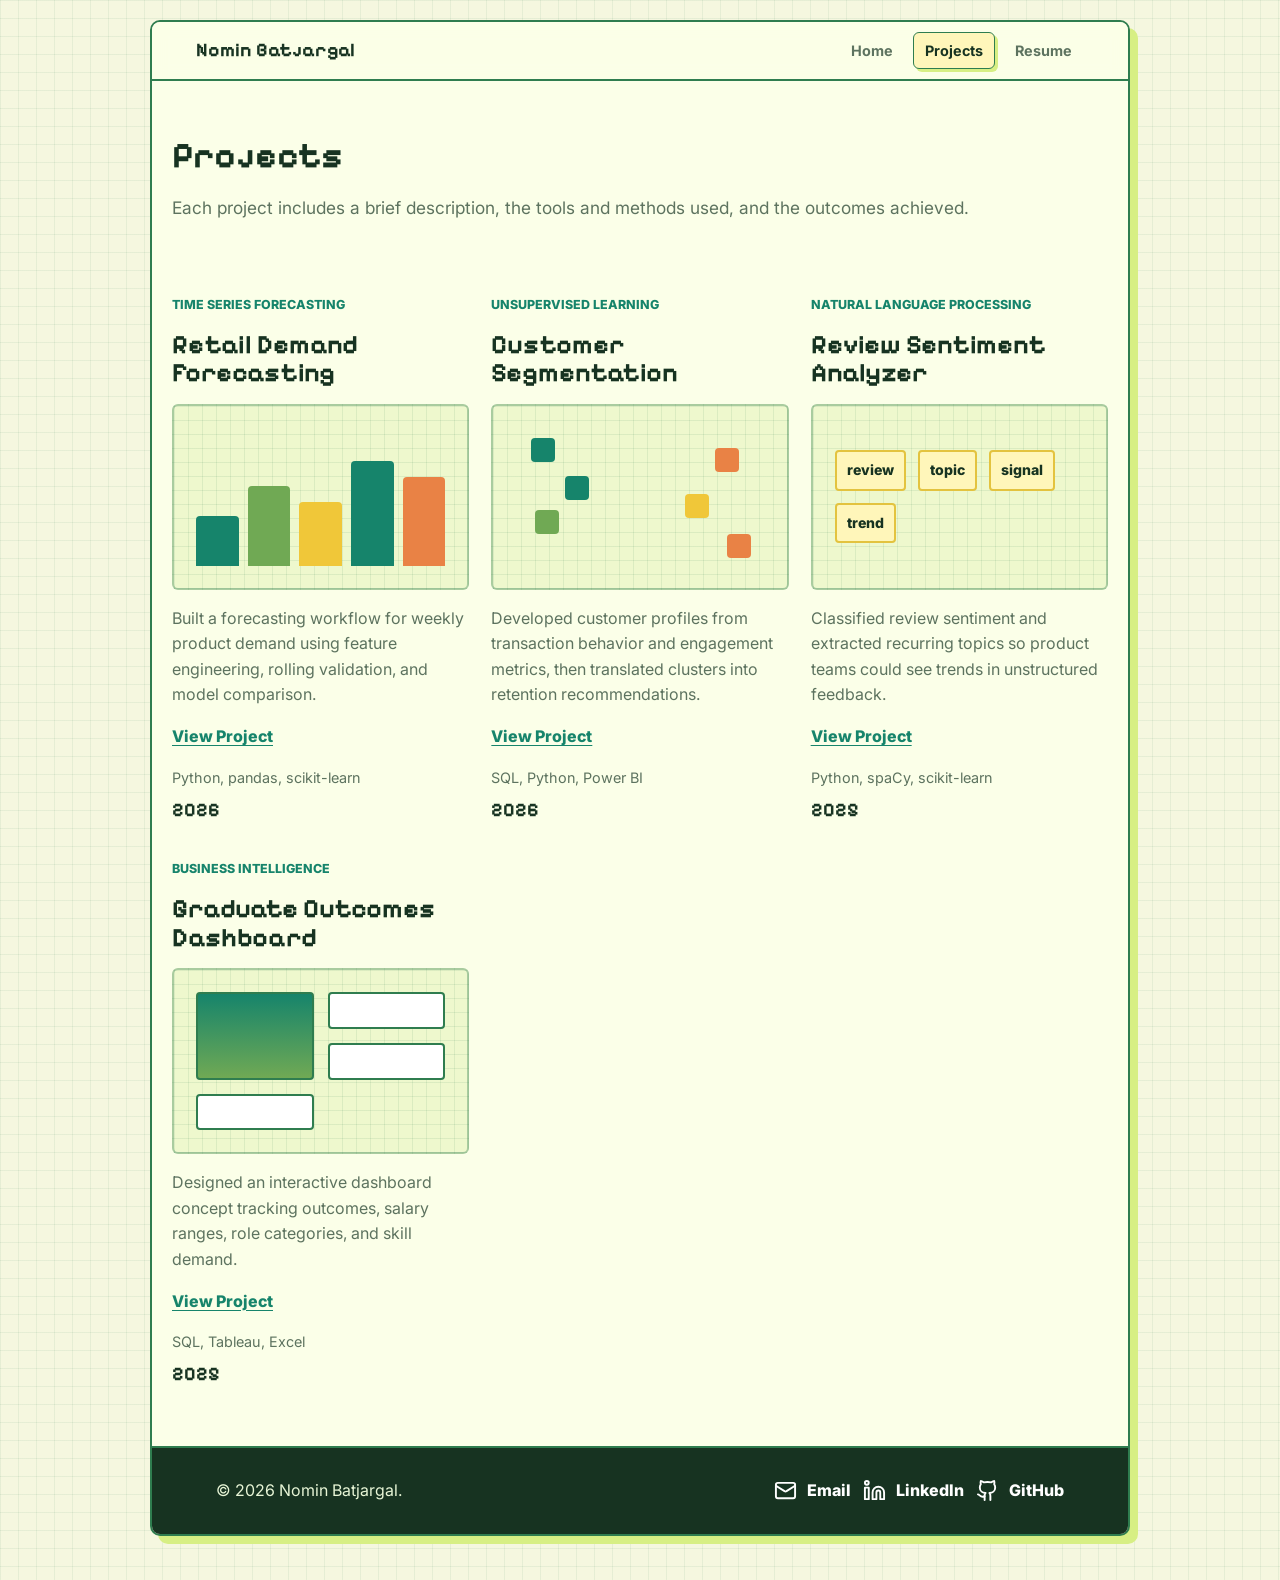
==== projects.html @ e417fc6b "portfolio initial design" ====
<!DOCTYPE html>
<html lang="en">
<head>
  <meta charset="UTF-8">
  <meta name="viewport" content="width=device-width, initial-scale=1.0">
  <meta name="description" content="Data science projects including forecasting, segmentation, NLP, and dashboards.">
  <title>Projects | Your Name</title>
  <link rel="preconnect" href="https://fonts.googleapis.com">
  <link rel="preconnect" href="https://fonts.gstatic.com" crossorigin>
  <link href="https://fonts.googleapis.com/css2?family=Inter:wght@400;500;600;700;800&family=Pixelify+Sans:wght@500;600;700&display=swap" rel="stylesheet">
  <link rel="stylesheet" href="styles.css">
</head>
<body>
  <div class="site-shell">
    <header class="site-header">
      <a class="brand" href="index.html" aria-label="Home">
        <span>Nomin Batjargal</span>
      </a>
      <button class="nav-toggle" type="button" aria-expanded="false" aria-controls="site-nav" aria-label="Toggle navigation">
        <span></span>
        <span></span>
        <span></span>
      </button>
      <nav id="site-nav" class="site-nav" aria-label="Primary navigation">
        <a href="index.html">Home</a>
        <a class="active" href="projects.html">Projects</a>
        <a href="resume.html">Resume</a>
      </nav>
    </header>

    <main>
      <section class="section project-intro">
      <div class="section-inner">
        <div class="section-heading project-page-heading">
          <h2>Projects</h2>
          <p>
            Each project includes a brief description, the tools and methods used, and the outcomes achieved.
          </p>
        </div>
      </div>
      </section>

      <section class="section">
      <div class="section-inner project-list">
        <article id="forecasting" class="case-study">
          <p class="project-type">Time Series Forecasting</p>
          <h2>Retail Demand Forecasting</h2>
          <div class="project-visual forecast">
            <span></span><span></span><span></span><span></span><span></span>
          </div>
          <p>
            Built a forecasting workflow for weekly product demand using feature engineering, rolling validation, and model comparison.
          </p>
          <button class="project-toggle" type="button" aria-expanded="false" aria-controls="forecasting-details">View Project</button>
          <div id="forecasting-details" class="project-details" hidden>
            <p>
              This project focuses on predicting weekly product demand and translating model output into inventory decisions. The workflow includes data cleaning, seasonal feature creation, lag variables, rolling validation, and error analysis by product category.
            </p>
            <ul class="detail-list">
              <li><strong>Problem:</strong> reduce stockouts and overstock by forecasting demand earlier.</li>
              <li><strong>Methods:</strong> lag features, rolling averages, train-test windows, baseline comparison.</li>
              <li><strong>Outcome:</strong> identified high-risk weeks and recommended reorder thresholds.</li>
            </ul>
          </div>
          <div class="project-meta">
            <span>Python, pandas, scikit-learn</span>
            <strong>2026</strong>
          </div>
        </article>

        <article id="segmentation" class="case-study">
          <p class="project-type">Unsupervised Learning</p>
          <h2>Customer Segmentation</h2>
          <div class="project-visual cluster">
            <span></span><span></span><span></span><span></span><span></span><span></span>
          </div>
          <p>
            Developed customer profiles from transaction behavior and engagement metrics, then translated clusters into retention recommendations.
          </p>
          <button class="project-toggle" type="button" aria-expanded="false" aria-controls="segmentation-details">View Project</button>
          <div id="segmentation-details" class="project-details" hidden>
            <p>
              This project segments customers using behavioral signals such as purchase frequency, spend, recency, and engagement. After clustering, each segment is interpreted through visual profiles and mapped to practical retention or campaign strategies.
            </p>
            <ul class="detail-list">
              <li><strong>Problem:</strong> understand different customer groups beyond average behavior.</li>
              <li><strong>Methods:</strong> scaling, PCA, k-means, silhouette analysis, segment profiling.</li>
              <li><strong>Outcome:</strong> created interpretable groups for targeted campaign planning.</li>
            </ul>
          </div>
          <div class="project-meta">
            <span>SQL, Python, Power BI</span>
            <strong>2026</strong>
          </div>
        </article>

        <article id="nlp" class="case-study">
          <p class="project-type">Natural Language Processing</p>
          <h2>Review Sentiment Analyzer</h2>
          <div class="project-visual nlp">
            <span>review</span><span>topic</span><span>signal</span><span>trend</span>
          </div>
          <p>
            Classified review sentiment and extracted recurring topics so product teams could see trends in unstructured feedback.
          </p>
          <button class="project-toggle" type="button" aria-expanded="false" aria-controls="nlp-details">View Project</button>
          <div id="nlp-details" class="project-details" hidden>
            <p>
              This project turns product review text into measurable sentiment and topic signals. It combines preprocessing, TF-IDF features, classification, and trend summaries to reveal what customers mention most often over time.
            </p>
            <ul class="detail-list">
              <li><strong>Problem:</strong> make unstructured reviews easier to monitor and act on.</li>
              <li><strong>Methods:</strong> text cleaning, TF-IDF, classification, topic exploration.</li>
              <li><strong>Outcome:</strong> surfaced recurring product themes and sentiment changes.</li>
            </ul>
          </div>
          <div class="project-meta">
            <span>Python, spaCy, scikit-learn</span>
            <strong>2025</strong>
          </div>
        </article>

        <article id="dashboard" class="case-study">
          <p class="project-type">Business Intelligence</p>
          <h2>Graduate Outcomes Dashboard</h2>
          <div class="project-visual dashboard">
            <span></span><span></span><span></span><span></span>
          </div>
          <p>
            Designed an interactive dashboard concept tracking outcomes, salary ranges, role categories, and skill demand.
          </p>
          <button class="project-toggle" type="button" aria-expanded="false" aria-controls="dashboard-details">View Project</button>
          <div id="dashboard-details" class="project-details" hidden>
            <p>
              This dashboard concept helps compare graduate outcomes by role, region, salary band, and skill category. The focus is on choosing clear KPIs, useful filters, and visuals that make comparisons quick for viewers.
            </p>
            <ul class="detail-list">
              <li><strong>Problem:</strong> summarize graduate outcomes in a way that supports exploration.</li>
              <li><strong>Methods:</strong> SQL aggregation, cohort filtering, KPI design, dashboard storytelling.</li>
              <li><strong>Outcome:</strong> made role, region, and skill patterns easier to compare.</li>
            </ul>
          </div>
          <div class="project-meta">
            <span>SQL, Tableau, Excel</span>
            <strong>2025</strong>
          </div>
        </article>
      </div>
      </section>

      <div class="project-modal" id="project-modal" hidden>
        <div class="project-modal-backdrop" data-modal-close></div>
        <article class="project-modal-card" role="dialog" aria-modal="true" aria-labelledby="project-modal-title">
          <button class="project-modal-close" type="button" data-modal-close aria-label="Close project details">Close</button>
          <p class="project-modal-type" id="project-modal-type"></p>
          <h2 id="project-modal-title"></h2>
          <div class="project-modal-visual" id="project-modal-visual"></div>
          <p class="project-modal-summary" id="project-modal-summary"></p>
          <div class="project-modal-details" id="project-modal-details"></div>
          <div class="project-modal-meta" id="project-modal-meta"></div>
        </article>
      </div>
    </main>

    <footer class="site-footer">
      <p>&copy; 2026 Nomin Batjargal.</p>
      <div>
        <a href="mailto:nomin.batjargal.33@gmail.com">Email</a>
        <a href="https://www.linkedin.com/in/nomin-batjargal/" target="_blank" rel="noreferrer">LinkedIn</a>
        <a href="https://github.com/nomin709" target="_blank" rel="noreferrer">GitHub</a>
      </div>
    </footer>
  </div>

  <script src="script.js"></script>
</body>
</html>
---- styles.css ----
:root {
  --ink: #173321;
  --muted: #5d735f;
  --paper: #fbffe8;
  --panel: #fffff5;
  --line: #2f7d4f;
  --sage: #70a954;
  --teal: #16846b;
  --coral: #e98245;
  --mustard: #f0c739;
  --charcoal: #173321;
  --shadow: 7px 7px 0 rgba(23, 51, 33, 0.18);
  --pixel-shadow: 5px 5px 0 #d7ef84;
  --sun: #ffe26d;
}

* {
  box-sizing: border-box;
}

html {
  scroll-behavior: smooth;
}

body {
  margin: 0;
  padding: 20px 0 44px;
  background:
    linear-gradient(90deg, rgba(47, 125, 79, 0.08) 1px, transparent 1px),
    linear-gradient(rgba(47, 125, 79, 0.08) 1px, transparent 1px),
    #f5f7df;
  background-size: 18px 18px;
  color: var(--ink);
  font-family: "Inter", system-ui, -apple-system, BlinkMacSystemFont, "Segoe UI", sans-serif;
  line-height: 1.6;
}

body.modal-open {
  overflow: hidden;
}

a {
  color: inherit;
}

.site-shell {
  width: min(980px, calc(100% - 32px));
  margin: 0 auto;
  overflow: hidden;
  background: var(--paper);
  border: 2px solid var(--line);
  border-radius: 10px;
  box-shadow: 8px 8px 0 #d7ef84;
}

.site-header {
  position: sticky;
  top: 0;
  z-index: 20;
  display: flex;
  align-items: center;
  justify-content: space-between;
  gap: 24px;
  padding: 10px clamp(18px, 4vw, 44px);
  background: rgba(251, 255, 232, 0.96);
  border-bottom: 2px solid var(--line);
  backdrop-filter: blur(8px);
}

.brand {
  display: inline-flex;
  align-items: center;
  font-family: "Pixelify Sans", "Inter", system-ui, sans-serif;
  font-size: 1.2rem;
  font-weight: 800;
  text-decoration: none;
}

.site-nav {
  display: flex;
  align-items: center;
  gap: 8px;
}

.site-nav a {
  padding: 6px 11px;
  color: var(--muted);
  font-size: 0.9rem;
  font-weight: 700;
  text-decoration: none;
  border: 1px solid transparent;
  border-radius: 6px;
}

.site-nav a:hover,
.site-nav a.active {
  color: var(--ink);
  background: #fff6ba;
  border-color: var(--line);
  box-shadow: 3px 3px 0 #d7ef84;
}

.nav-toggle {
  display: none;
  width: 36px;
  height: 36px;
  padding: 0;
  background: #fff6ba;
  border: 2px solid var(--line);
  border-radius: 6px;
}

.nav-toggle span {
  display: block;
  width: 18px;
  height: 2px;
  margin: 4px auto;
  background: var(--ink);
}

.hero {
  position: relative;
  min-height: 240px;
  display: flex;
  align-items: center;
  overflow: hidden;
  background:#eff8cf;
}

.hero-content {
  position: relative;
  z-index: 1;
  display: grid;
  grid-template-columns: minmax(0, 1fr) minmax(0, 1fr);
  gap: clamp(24px, 4vw, 48px);
  width: min(1120px, calc(100% - 40px));
  margin: 0 auto;
  padding: 26px 0 30px;
  color: var(--ink);
}

.hero-identity,
.hero-about {
  min-height: 190px;
}

.hero-identity {
  display: flex;
  flex-direction: column;
  justify-content: center;
}

.hero-about {
  display: flex;
  flex-direction: column;
  justify-content: space-between;
  padding-left: clamp(32px, 5vw, 64px);
  border-left: 2px solid var(--line);
}

.hero-about h2 {
  margin-bottom: 10px;
  font-size: clamp(1.2rem, 2.4vw, 1.65rem);
  color: var(--ink);
}

.hero-contact {
  display: grid;
  gap: 8px;
  margin-top: 8px;
}

.hero-contact a {
  display: inline-flex;
  width: fit-content;
  align-items: center;
  gap: 10px;
  color: var(--ink);
  font-size: 0.84rem;
  font-weight: 800;
  text-decoration: none;
}

.eyebrow {
  margin: 0 0 12px;
  color: var(--teal);
  font-size: 0.78rem;
  font-weight: 800;
  letter-spacing: 0;
  text-transform: uppercase;
}

.hero .eyebrow {
  color: var(--teal);
}

h1,
h2,
h3,
p {
  overflow-wrap: break-word;
}

h1,
h2,
h3 {
  margin-top: 0;
  font-family: "Pixelify Sans", "Inter", system-ui, sans-serif;
  line-height: 1.08;
}

h1 {
  max-width: 880px;
  margin-bottom: 22px;
  font-size: clamp(3rem, 10vw, 6.9rem);
  letter-spacing: 0;
}

.hero h1 {
  font-size: clamp(1.45rem, 3vw, 2.15rem);
  white-space: nowrap;
}

.page-hero h1 {
  font-size: clamp(2.3rem, 6vw, 4.4rem);
}

h2 {
  margin-bottom: 18px;
  font-size: clamp(1.8rem, 4vw, 3rem);
}

h3 {
  margin-bottom: 10px;
  font-size: 1.25rem;
}

.hero-copy,
.page-hero p {
  max-width: 700px;
  color: var(--muted);
  font-size: clamp(0.9rem, 1.3vw, 1rem);
}

.page-hero p {
  color: #d8e5df;
}

.hero-actions,
.tag-row,
.site-footer div {
  display: flex;
  flex-wrap: wrap;
  gap: 12px;
}

.button {
  display: inline-flex;
  min-height: 38px;
  align-items: center;
  justify-content: center;
  padding: 8px 14px;
  font-weight: 800;
  text-decoration: none;
  border: 2px solid var(--line);
  border-radius: 6px;
  box-shadow: 4px 4px 0 #d7ef84;
  cursor: pointer;
}

.button.primary {
  color: #12301f;
  background: var(--sun);
}

.button.secondary {
  color: var(--ink);
  background: #f5fbe6;
  border-color: var(--line);
  box-shadow: 4px 4px 0 #d7ef84;
}

.section {
  padding: clamp(34px, 5vw, 56px) 0;
}

.section-inner {
  width: min(1120px, calc(100% - 40px));
  margin: 0 auto;
}

.intro-band,
.muted-section {
  background:
    linear-gradient(90deg, rgba(47, 125, 79, 0.08) 1px, transparent 1px),
    linear-gradient(rgba(47, 125, 79, 0.08) 1px, transparent 1px),
    #eff8cf;
  background-size: 16px 16px;
}

.two-column,
.split-layout,
.resume-hero {
  display: grid;
  grid-template-columns: minmax(0, 0.95fr) minmax(0, 1.05fr);
  gap: clamp(34px, 6vw, 72px);
  align-items: start;
}

.intro-copy,
.content-stack {
  color: var(--muted);
  font-size: 1.08rem;
}

.text-link,
.project-card a {
  color: var(--teal);
  font-weight: 800;
}

.section-heading {
  max-width: 720px;
  margin-bottom: 34px;
}

.featured-projects-heading {
  max-width: 100%;
}

.featured-projects-heading p {
  max-width: none;
}

.featured-projects-heading h2 {
  margin-bottom: 0;
}

.featured-title-row {
  display: flex;
  align-items: center;
  justify-content: space-between;
  gap: 24px;
  margin-bottom: 10px;
}

.button.compact {
  min-height: 40px;
  padding: 8px 14px;
  color: var(--charcoal);
  background: var(--sun);
  white-space: nowrap;
}

.project-intro {
  padding-top: clamp(34px, 5vw, 56px);
  padding-bottom: 0;
}

.project-intro .section-heading {
  margin-bottom: 0;
}

.project-page-heading {
  max-width: 100%;
}

.project-page-heading h2 {
  font-size: clamp(1.6rem, 3vw, 2.25rem);
}

.project-page-heading p {
  max-width: none;
}

.project-intro p {
  color: var(--muted);
  font-size: 1.08rem;
}

.card-grid {
  display: grid;
  grid-template-columns: repeat(3, minmax(0, 1fr));
  gap: 18px;
}

.project-card,
.case-study,
.timeline-grid article,
.resume-sidebar,
.resume-main {
  background: var(--panel);
  border: 2px solid var(--line);
  border-radius: 6px;
  box-shadow: var(--shadow);
}

.project-card {
  padding: 18px;
}

.project-card h3 {
  font-size: 0.98rem;
}

.case-study h2 {
  font-size: clamp(1.2rem, 2.1vw, 1.65rem);
}

.project-card p,
.case-study p,
.timeline-grid p {
  color: var(--muted);
}

.project-type {
  margin: 18px 0 8px;
  color: var(--teal) !important;
  font-size: 0.78rem;
  font-weight: 800;
  text-transform: uppercase;
}

.project-visual {
  position: relative;
  min-height: 165px;
  overflow: hidden;
  background:
    linear-gradient(90deg, rgba(47, 125, 79, 0.1) 1px, transparent 1px),
    linear-gradient(rgba(47, 125, 79, 0.1) 1px, transparent 1px),
    #eef8cd;
  background-size: 14px 14px;
  border: 2px solid rgba(47, 125, 79, 0.36);
  border-radius: 6px;
}

.project-visual.forecast {
  display: flex;
  align-items: end;
  gap: 9px;
  padding: 22px;
}

.project-visual.forecast span {
  flex: 1;
  min-width: 18px;
  background: var(--teal);
  border-radius: 4px 4px 0 0;
}

.project-visual.forecast span:nth-child(1) { height: 36%; }
.project-visual.forecast span:nth-child(2) { height: 58%; background: var(--sage); }
.project-visual.forecast span:nth-child(3) { height: 46%; background: var(--mustard); }
.project-visual.forecast span:nth-child(4) { height: 76%; }
.project-visual.forecast span:nth-child(5) { height: 64%; background: var(--coral); }

.project-visual.cluster span {
  position: absolute;
  width: 24px;
  height: 24px;
  background: var(--teal);
  border-radius: 4px;
}

.project-visual.cluster span:nth-child(1) { top: 32px; left: 38px; }
.project-visual.cluster span:nth-child(2) { top: 70px; left: 72px; background: var(--teal); }
.project-visual.cluster span:nth-child(3) { top: 104px; left: 42px; background: var(--sage); }
.project-visual.cluster span:nth-child(4) { top: 42px; right: 48px; background: var(--coral); }
.project-visual.cluster span:nth-child(5) { top: 88px; right: 78px; background: var(--mustard); }
.project-visual.cluster span:nth-child(6) { bottom: 30px; right: 36px; background: var(--coral); }

.project-visual.nlp {
  display: flex;
  flex-wrap: wrap;
  align-content: center;
  gap: 12px;
  padding: 22px;
}

.project-visual.nlp span,
.tag-row span,
.skill-cloud span {
  display: inline-flex;
  align-items: center;
  min-height: 34px;
  padding: 7px 10px;
  color: var(--charcoal);
  background: #fff6ba;
  border: 2px solid #e3c33f;
  border-radius: 4px;
  font-size: 0.88rem;
  font-weight: 800;
}

.project-visual.dashboard {
  display: grid;
  grid-template-columns: repeat(2, 1fr);
  gap: 14px;
  padding: 22px;
}

.project-visual.dashboard span {
  background: #ffffff;
  border: 2px solid var(--line);
  border-radius: 4px;
}

.project-visual.dashboard span:first-child {
  grid-row: span 2;
  background: linear-gradient(180deg, var(--teal), var(--sage));
}

.stats-band {
  color: #ffffff;
  background:
    linear-gradient(90deg, rgba(255, 226, 109, 0.1) 1px, transparent 1px),
    linear-gradient(rgba(255, 226, 109, 0.1) 1px, transparent 1px),
    var(--charcoal);
  background-size: 18px 18px;
}

.stats-grid {
  display: grid;
  grid-template-columns: repeat(3, minmax(0, 1fr));
  gap: 16px;
}

.stats-grid div {
  padding: 24px;
  border: 2px solid var(--mustard);
  background: rgba(255, 226, 109, 0.08);
  border-radius: 6px;
  box-shadow: 4px 4px 0 rgba(255, 226, 109, 0.18);
}

.stats-grid strong,
.stats-grid span {
  display: block;
}

.stats-grid strong {
  font-size: 1.25rem;
}

.stats-grid span {
  color: #c5d4d0;
}

.page-hero {
  padding: clamp(78px, 11vw, 132px) 0 clamp(62px, 8vw, 96px);
  color: #ffffff;
  background:
    linear-gradient(110deg, rgba(32, 48, 47, 0.98), rgba(28, 124, 138, 0.78)),
    repeating-linear-gradient(90deg, transparent 0 52px, rgba(255, 255, 255, 0.08) 52px 53px);
}

.timeline-grid {
  display: grid;
  grid-template-columns: repeat(3, minmax(0, 1fr));
  gap: 18px;
}

.timeline-grid article {
  padding: 24px;
}

.project-list {
  display: grid;
  grid-template-columns: repeat(3, minmax(0, 1fr));
  gap: 34px 22px;
}

.case-study {
  display: flex;
  min-width: 0;
  flex-direction: column;
  gap: 16px;
  padding: 0;
  background: transparent;
  border: 0;
  box-shadow: none;
  cursor: pointer;
  transition: transform 0.16s ease;
}

.case-study:hover {
  transform: translate(-2px, -2px);
}

.case-study .project-type {
  margin: 0;
}

.case-study h2 {
  min-height: 3.5rem;
  margin-bottom: 0;
}

.case-study .project-visual {
  width: 100%;
  aspect-ratio: 16 / 10;
  min-height: 0;
}

.case-study > p:not(.project-type) {
  margin: 0;
}

.case-study > a,
.project-toggle {
  display: inline-flex;
  width: fit-content;
  align-items: center;
  padding: 0;
  color: var(--teal);
  font: inherit;
  font-weight: 800;
  text-align: left;
  text-decoration: underline;
  text-underline-offset: 3px;
  background: transparent;
  border: 0;
  cursor: pointer;
}

.project-toggle::after {
  margin-left: 8px;
  font-family: "Pixelify Sans", "Inter", system-ui, sans-serif;
}

.project-details {
  display: none;
}

.project-details[hidden] {
  display: none;
}

.case-study:hover h2,
.case-study:focus-within h2,
.case-study.is-open h2 {
  color: var(--teal);
}

.project-meta {
  display: grid;
  gap: 6px;
  margin-top: auto;
}

.project-meta span {
  color: var(--muted);
  font-size: 0.9rem;
}

.project-meta strong {
  font-family: "Pixelify Sans", "Inter", system-ui, sans-serif;
  font-size: 1.2rem;
}

.project-modal {
  position: fixed;
  inset: 0;
  z-index: 50;
  display: grid;
  place-items: center;
  padding: 22px;
}

.project-modal[hidden] {
  display: none;
}

.project-modal-backdrop {
  position: absolute;
  inset: 0;
  background: rgba(23, 51, 33, 0.74);
}

.project-modal-card {
  position: relative;
  z-index: 1;
  width: min(760px, 100%);
  max-height: min(86vh, 820px);
  overflow: auto;
  padding: clamp(20px, 4vw, 34px);
  background:
    linear-gradient(90deg, rgba(47, 125, 79, 0.08) 1px, transparent 1px),
    linear-gradient(rgba(47, 125, 79, 0.08) 1px, transparent 1px),
    var(--panel);
  background-size: 16px 16px;
  border: 2px solid var(--line);
  border-radius: 8px;
  box-shadow: 8px 8px 0 #d7ef84;
}

.project-modal-close {
  position: absolute;
  top: 14px;
  right: 14px;
  min-height: 36px;
  padding: 7px 11px;
  color: var(--charcoal);
  font: inherit;
  font-weight: 800;
  background: var(--sun);
  border: 2px solid var(--line);
  border-radius: 6px;
  box-shadow: 3px 3px 0 #d7ef84;
  cursor: pointer;
}

.project-modal-type {
  margin: 0 0 10px;
  color: var(--teal);
  font-size: 0.78rem;
  font-weight: 800;
  text-transform: uppercase;
}

.project-modal-card h2 {
  max-width: calc(100% - 92px);
  margin-bottom: 18px;
  font-size: clamp(1.55rem, 4vw, 2.45rem);
}

.project-modal-visual {
  margin-bottom: 18px;
}

.project-modal-summary,
.project-modal-details {
  color: var(--muted);
}

.project-modal-details {
  display: grid;
  gap: 12px;
  margin-top: 16px;
  padding: 16px;
  background: #f6ffd5;
  border: 2px solid rgba(47, 125, 79, 0.38);
}

.project-modal-details p,
.project-modal-details .detail-list {
  margin: 0;
}

.project-modal-details .detail-list {
  padding-left: 18px;
}

.project-modal-meta {
  display: flex;
  justify-content: space-between;
  gap: 16px;
  margin-top: 18px;
  padding-top: 14px;
  border-top: 2px solid rgba(47, 125, 79, 0.26);
}

.project-modal-meta span {
  color: var(--muted);
}

.project-modal-meta strong {
  font-family: "Pixelify Sans", "Inter", system-ui, sans-serif;
}

.resume-card {
  overflow: hidden;
  background: var(--panel);
  border: 2px solid var(--line);
  border-radius: 6px;
  box-shadow: var(--shadow);
}

.resume-toolbar {
  display: flex;
  align-items: center;
  justify-content: space-between;
  gap: 18px;
  padding: 8px clamp(18px, 3vw, 32px);
  color: #ffffff;
  background:
    linear-gradient(90deg, rgba(255, 226, 109, 0.14) 1px, transparent 1px),
    linear-gradient(rgba(255, 226, 109, 0.14) 1px, transparent 1px),
    var(--teal);
  background-size: 14px 14px;
  border-bottom: 2px solid var(--line);
}

.resume-title {
  display: inline-flex;
  align-items: center;
  gap: 12px;
  margin: 0;
  font-size: clamp(1.15rem, 2vw, 1.45rem);
}

.resume-title::before {
  content: "";
  width: 1.25rem;
  height: 1.25rem;
  background: currentColor;
  -webkit-mask: url("data:image/svg+xml,%3Csvg xmlns='http://www.w3.org/2000/svg' width='24' height='24' viewBox='0 0 24 24' fill='none' stroke='black' stroke-width='2' stroke-linecap='round' stroke-linejoin='round'%3E%3Cpath d='M15 2H6a2 2 0 0 0-2 2v16a2 2 0 0 0 2 2h12a2 2 0 0 0 2-2V7Z'/%3E%3Cpath d='M14 2v4a2 2 0 0 0 2 2h4'/%3E%3Cpath d='M10 9H8'/%3E%3Cpath d='M16 13H8'/%3E%3Cpath d='M16 17H8'/%3E%3C/svg%3E") center / contain no-repeat;
  mask: url("data:image/svg+xml,%3Csvg xmlns='http://www.w3.org/2000/svg' width='24' height='24' viewBox='0 0 24 24' fill='none' stroke='black' stroke-width='2' stroke-linecap='round' stroke-linejoin='round'%3E%3Cpath d='M15 2H6a2 2 0 0 0-2 2v16a2 2 0 0 0 2 2h12a2 2 0 0 0 2-2V7Z'/%3E%3Cpath d='M14 2v4a2 2 0 0 0 2 2h4'/%3E%3Cpath d='M10 9H8'/%3E%3Cpath d='M16 13H8'/%3E%3Cpath d='M16 17H8'/%3E%3C/svg%3E") center / contain no-repeat;
}

.resume-controls {
  display: flex;
  flex-wrap: wrap;
  gap: 10px;
  justify-content: flex-end;
}

.resume-control {
  display: inline-flex;
  min-height: 42px;
  align-items: center;
  gap: 8px;
  padding: 9px 13px;
  color: #ffffff;
  font: inherit;
  font-weight: 700;
  text-decoration: none;
  background: transparent;
  border: 1px solid transparent;
  border-radius: 6px;
  cursor: pointer;
}

.resume-control:hover {
  background: rgba(255, 226, 109, 0.18);
}

.resume-control::before,
.resume-collapse::after {
  content: "";
  width: 1.05rem;
  height: 1.05rem;
  background: currentColor;
  -webkit-mask: var(--control-icon) center / contain no-repeat;
  mask: var(--control-icon) center / contain no-repeat;
}

.resume-open {
  --control-icon: url("data:image/svg+xml,%3Csvg xmlns='http://www.w3.org/2000/svg' width='24' height='24' viewBox='0 0 24 24' fill='none' stroke='black' stroke-width='2' stroke-linecap='round' stroke-linejoin='round'%3E%3Cpath d='M15 3h6v6'/%3E%3Cpath d='M10 14 21 3'/%3E%3Cpath d='M18 13v6a2 2 0 0 1-2 2H5a2 2 0 0 1-2-2V8a2 2 0 0 1 2-2h6'/%3E%3C/svg%3E");
}

.resume-download {
  --control-icon: url("data:image/svg+xml,%3Csvg xmlns='http://www.w3.org/2000/svg' width='24' height='24' viewBox='0 0 24 24' fill='none' stroke='black' stroke-width='2' stroke-linecap='round' stroke-linejoin='round'%3E%3Cpath d='M21 15v4a2 2 0 0 1-2 2H5a2 2 0 0 1-2-2v-4'/%3E%3Cpolyline points='7 10 12 15 17 10'/%3E%3Cline x1='12' x2='12' y1='15' y2='3'/%3E%3C/svg%3E");
}

.resume-collapse {
  color: var(--charcoal);
  background: var(--sun);
  border-color: rgba(23, 51, 33, 0.26);
}

.resume-collapse:hover {
  background: #fff1a3;
}

.resume-collapse::before {
  display: none;
}

.resume-collapse::after {
  --control-icon: url("data:image/svg+xml,%3Csvg xmlns='http://www.w3.org/2000/svg' width='24' height='24' viewBox='0 0 24 24' fill='none' stroke='black' stroke-width='2' stroke-linecap='round' stroke-linejoin='round'%3E%3Cpath d='m18 15-6-6-6 6'/%3E%3C/svg%3E");
  transition: transform 0.2s ease;
}

.resume-card.is-collapsed .resume-collapse::after {
  transform: rotate(180deg);
}

.resume-preview {
  height: min(900px, calc(100vh - 190px));
  min-height: 720px;
  overflow: hidden;
  background: #252525;
}

.resume-preview iframe {
  display: block;
  width: 100%;
  height: 100%;
  border: 0;
}

.resume-card.is-collapsed .resume-preview {
  display: none;
}

.site-footer a[href^="mailto:"],
.site-footer a[href*="linkedin"],
.site-footer a[href*="github"],
.hero-contact a[href^="mailto:"],
.hero-contact a[href*="linkedin"],
.hero-contact a[href*="github"],
.resume-contact a[href^="mailto:"],
.resume-contact a[href*="linkedin"],
.resume-contact a[href*="github"] {
  display: inline-flex;
  align-items: center;
  gap: 10px;
}

.site-footer a[href^="mailto:"]::before,
.site-footer a[href*="linkedin"]::before,
.site-footer a[href*="github"]::before,
.hero-contact a[href^="mailto:"]::before,
.hero-contact a[href*="linkedin"]::before,
.hero-contact a[href*="github"]::before,
.resume-contact a[href^="mailto:"]::before,
.resume-contact a[href*="linkedin"]::before,
.resume-contact a[href*="github"]::before {
  content: "";
  flex: 0 0 var(--icon-size, 1.25rem);
  width: var(--icon-size, 1.25rem);
  height: var(--icon-size, 1.25rem);
  background: currentColor;
  -webkit-mask: var(--icon-image) center / contain no-repeat;
  mask: var(--icon-image) center / contain no-repeat;
}

.site-footer a {
  --icon-size: 1.45rem;
}

.hero-contact a {
  --icon-size: 1rem;
}

a[href^="mailto:"] {
  --icon-image: url("data:image/svg+xml,%3Csvg xmlns='http://www.w3.org/2000/svg' width='24' height='24' viewBox='0 0 24 24' fill='none' stroke='black' stroke-width='2' stroke-linecap='round' stroke-linejoin='round'%3E%3Crect x='2' y='4' width='20' height='16' rx='2'/%3E%3Cpath d='m22 7-8.97 5.7a2 2 0 0 1-2.06 0L2 7'/%3E%3C/svg%3E");
}

a[href*="linkedin"] {
  --icon-image: url("data:image/svg+xml,%3Csvg xmlns='http://www.w3.org/2000/svg' width='24' height='24' viewBox='0 0 24 24' fill='none' stroke='black' stroke-width='2' stroke-linecap='round' stroke-linejoin='round'%3E%3Cpath d='M16 8a6 6 0 0 1 6 6v7h-4v-7a2 2 0 0 0-4 0v7h-4v-7a6 6 0 0 1 6-6z'/%3E%3Crect width='4' height='12' x='2' y='9'/%3E%3Ccircle cx='4' cy='4' r='2'/%3E%3C/svg%3E");
}

a[href*="github"] {
  --icon-image: url("data:image/svg+xml,%3Csvg xmlns='http://www.w3.org/2000/svg' width='24' height='24' viewBox='0 0 24 24' fill='none' stroke='black' stroke-width='2' stroke-linecap='round' stroke-linejoin='round'%3E%3Cpath d='M15 22v-4a4.8 4.8 0 0 0-1-3.5c3 0 6-2 6-5.5.08-1.25-.27-2.48-1-3.5.28-1.15.28-2.35 0-3.5 0 0-1 0-3 1.5-2.64-.5-5.36-.5-8 0C6 2 5 2 5 2c-.3 1.15-.3 2.35 0 3.5A5.4 5.4 0 0 0 4 9c0 3.5 3 5.5 6 5.5-.39.49-.68 1.05-.85 1.65-.17.6-.22 1.23-.15 1.85v4'/%3E%3Cpath d='M9 18c-4.51 2-5-2-7-2'/%3E%3C/svg%3E");
}

.site-footer {
  display: flex;
  align-items: center;
  justify-content: space-between;
  gap: 22px;
  padding: 30px clamp(20px, 5vw, 72px);
  color: #e7f5d6;
  background: var(--charcoal);
  border-top: 2px solid var(--line);
}

.site-footer p {
  margin: 0;
}

.site-footer a {
  color: #ffffff;
  font-weight: 800;
  text-decoration: none;
}

@media (max-width: 860px) {
  .nav-toggle {
    display: block;
  }

  .site-nav {
    position: absolute;
    top: calc(100% + 1px);
    right: 20px;
    left: 20px;
    display: none;
    flex-direction: column;
    align-items: stretch;
    padding: 12px;
    background: var(--panel);
    border: 1px solid var(--line);
    border-radius: 8px;
    box-shadow: var(--shadow);
  }

  .site-nav.open {
    display: flex;
  }

  .site-nav a {
    padding: 12px;
  }

  .hero {
    min-height: auto;
  }

  .hero-content {
    grid-template-columns: 1fr;
    gap: 34px;
  }

  .hero-identity,
  .hero-about {
    min-height: auto;
  }

  .hero-about {
    gap: 30px;
    padding-top: 34px;
    padding-left: 0;
    border-top: 2px solid var(--line);
    border-left: 0;
  }

  .featured-title-row {
    align-items: flex-start;
    flex-direction: column;
  }

  .two-column,
  .split-layout,
  .resume-hero,
  .card-grid,
  .stats-grid,
  .timeline-grid,
  .project-list {
    grid-template-columns: 1fr;
  }

  .resume-toolbar {
    align-items: stretch;
    flex-direction: column;
  }

  .resume-controls {
    justify-content: flex-start;
  }

  .site-footer {
    align-items: flex-start;
    flex-direction: column;
  }
}

@media (max-width: 560px) {
  body {
    padding: 12px 0 28px;
  }

  .site-shell {
    width: calc(100% - 24px);
    border-radius: 14px;
  }

  .site-header {
    padding: 10px 14px;
  }

  .section-inner,
  .hero-content {
    width: calc(100% - 32px);
  }

  .hero-content {
    margin: 0 auto;
  }

  h1 {
    font-size: 3rem;
  }

  .page-hero h1 {
    font-size: 2.35rem;
  }

  .button {
    width: 100%;
  }

  .resume-preview,
  .resume-preview iframe {
    min-height: 620px;
    height: 620px;
  }
}
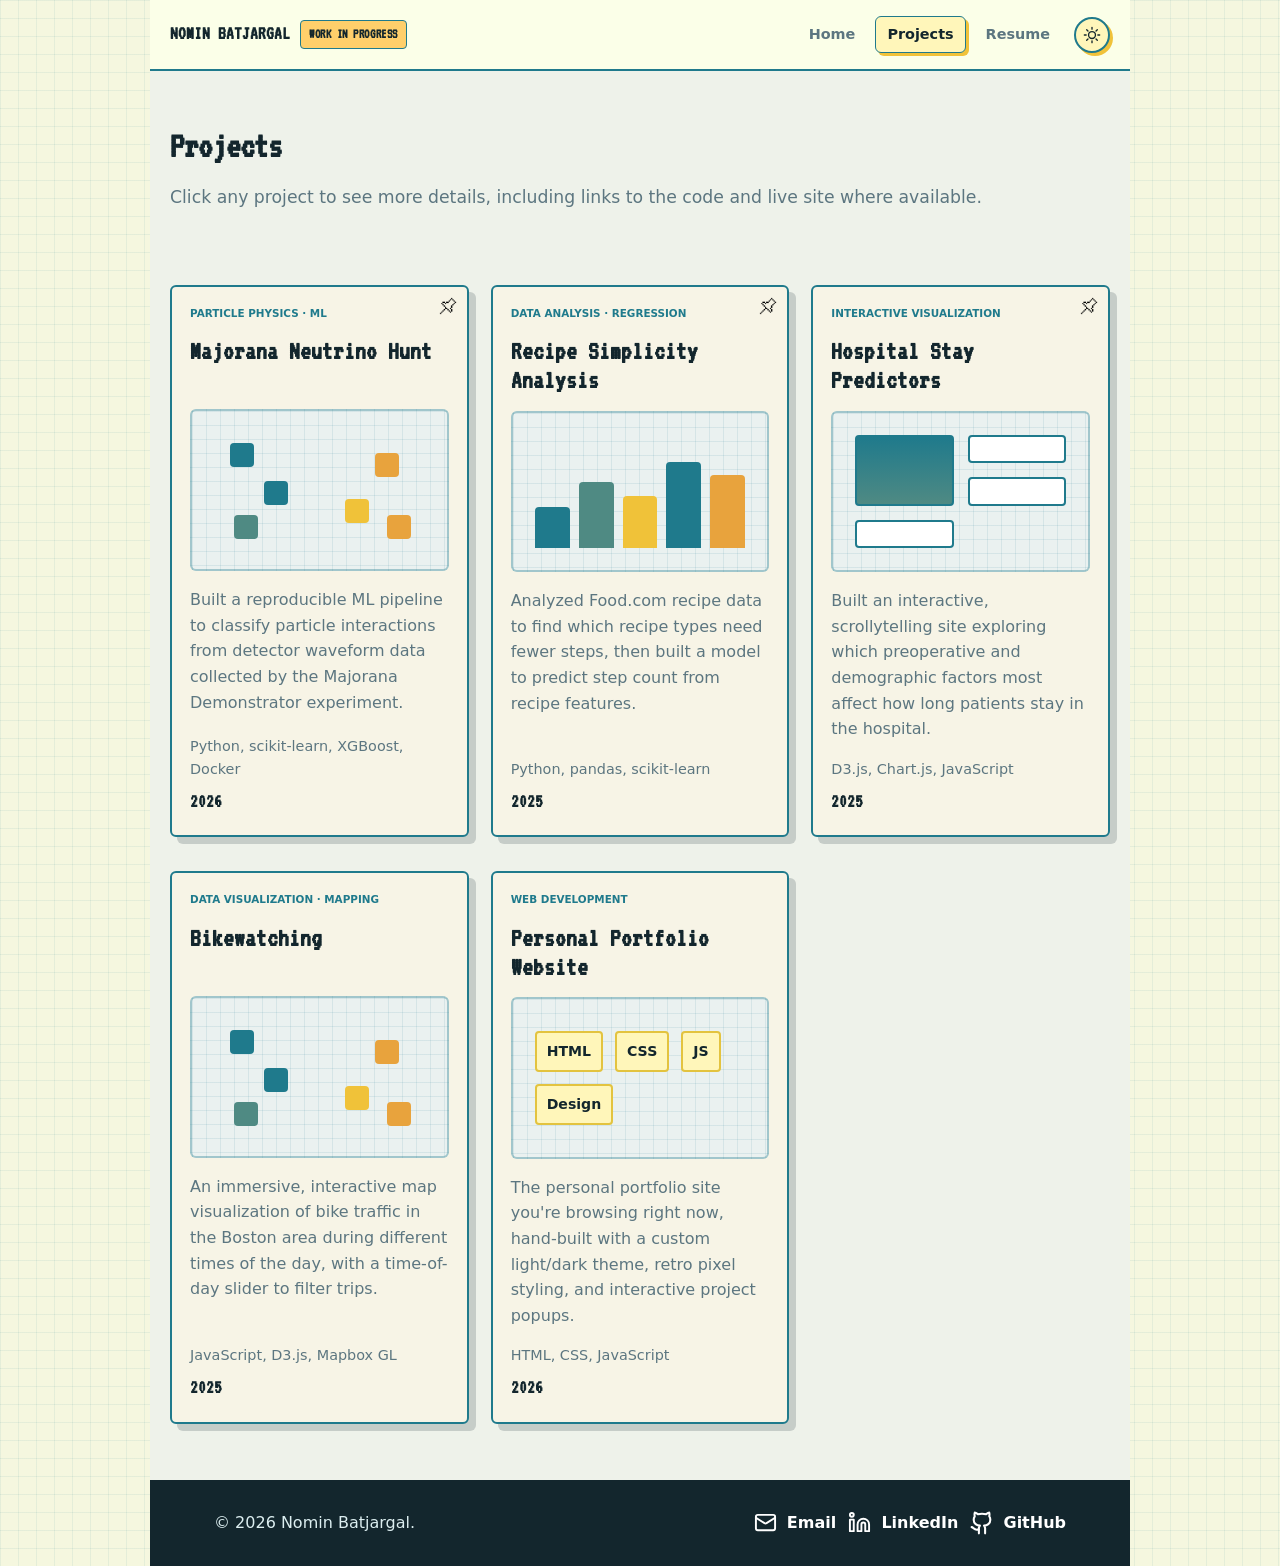
==== commit d3e32d0d: "updated projects page Co-authored-by: Copilot <copilot@github.com>" ====
--- a/projects.html
+++ b/projects.html
@@ -7,14 +7,15 @@
   <title>Projects | Your Name</title>
   <link rel="preconnect" href="https://fonts.googleapis.com">
   <link rel="preconnect" href="https://fonts.gstatic.com" crossorigin>
-  <link href="https://fonts.googleapis.com/css2?family=Inter:wght@400;500;600;700;800&family=Pixelify+Sans:wght@500;600;700&display=swap" rel="stylesheet">
+  <link href="https://fonts.googleapis.com/css2?family=VT323&display=swap" rel="stylesheet">
   <link rel="stylesheet" href="styles.css">
 </head>
 <body>
   <div class="site-shell">
     <header class="site-header">
       <a class="brand" href="index.html" aria-label="Home">
-        <span>Nomin Batjargal</span>
+        <span>NOMIN BATJARGAL</span>
+        <span class="wip-badge">Work in Progress</span>
       </a>
       <button class="nav-toggle" type="button" aria-expanded="false" aria-controls="site-nav" aria-label="Toggle navigation">
         <span></span>
@@ -25,6 +26,15 @@
         <a href="index.html">Home</a>
         <a class="active" href="projects.html">Projects</a>
         <a href="resume.html">Resume</a>
+        <button class="theme-toggle" type="button" aria-label="Switch to dark theme" aria-pressed="false">
+          <svg class="theme-icon theme-icon-sun" viewBox="0 0 24 24" aria-hidden="true">
+            <circle cx="12" cy="12" r="4.6"></circle>
+            <path d="M12 1.8v2.4M12 19.8v2.4M4.93 4.93l1.7 1.7M17.37 17.37l1.7 1.7M1.8 12h2.4M19.8 12h2.4M4.93 19.07l1.7-1.7M17.37 6.63l1.7-1.7"></path>
+          </svg>
+          <svg class="theme-icon theme-icon-moon" viewBox="0 0 24 24" aria-hidden="true">
+            <path d="M20.8 14.2A8.5 8.5 0 0 1 9.8 3.2a8.5 8.5 0 1 0 11 11Z"></path>
+          </svg>
+        </button>
       </nav>
     </header>
 
@@ -34,7 +44,7 @@
         <div class="section-heading project-page-heading">
           <h2>Projects</h2>
           <p>
-            Each project includes a brief description, the tools and methods used, and the outcomes achieved.
+            Click any project to see more details, including links to the code and live site where available.
           </p>
         </div>
       </div>
@@ -42,107 +52,148 @@
 
       <section class="section">
       <div class="section-inner project-list">
-        <article id="forecasting" class="case-study">
-          <p class="project-type">Time Series Forecasting</p>
-          <h2>Retail Demand Forecasting</h2>
+        <article id="neutrino" class="case-study" data-featured="true">
+          <p class="project-type">Particle Physics · ML</p>
+          <h2>Majorana Neutrino Hunt</h2>
+          <div class="project-visual cluster">
+            <span></span><span></span><span></span><span></span><span></span><span></span>
+          </div>
+          <p>
+            Built a reproducible ML pipeline to classify particle interactions from detector waveform data collected by the Majorana Demonstrator experiment.
+          </p>
+          <div id="neutrino-details" class="project-details" hidden>
+            <p>
+              A DSC 180B capstone project analyzing waveform signals from high-purity germanium detectors to identify characteristics of particle interactions, packaged as a Dockerized pipeline for full reproducibility.
+            </p>
+            <ul class="detail-list">
+              <li><strong>Problem:</strong> distinguish event types and estimate energy from raw detector waveforms.</li>
+              <li><strong>Methods:</strong> time- and frequency-domain feature extraction, classification and regression models (scikit-learn, XGBoost, LightGBM), Docker-based reproducibility.</li>
+              <li><strong>Outcome:</strong> generated energy spectrum visualizations and applied trained models to an unseen prediction dataset.</li>
+            </ul>
+            <p class="detail-links">
+              <a href="https://github.com/YooNice100/Majorana-Neutrino-Hunt" target="_blank" rel="noreferrer">GitHub Repo</a>
+              <a href="https://yoonice100.github.io/majorana-neutrino-hunt-website/" target="_blank" rel="noreferrer">Project Site</a>
+            </p>
+          </div>
+          <div class="project-meta">
+            <span>Python, scikit-learn, XGBoost, Docker</span>
+            <strong>2026</strong>
+          </div>
+        </article>
+
+        <article id="recipes" class="case-study" data-featured="true">
+          <p class="project-type">Data Analysis · Regression</p>
+          <h2>Recipe Simplicity Analysis</h2>
           <div class="project-visual forecast">
             <span></span><span></span><span></span><span></span><span></span>
           </div>
           <p>
-            Built a forecasting workflow for weekly product demand using feature engineering, rolling validation, and model comparison.
-          </p>
-          <button class="project-toggle" type="button" aria-expanded="false" aria-controls="forecasting-details">View Project</button>
-          <div id="forecasting-details" class="project-details" hidden>
-            <p>
-              This project focuses on predicting weekly product demand and translating model output into inventory decisions. The workflow includes data cleaning, seasonal feature creation, lag variables, rolling validation, and error analysis by product category.
-            </p>
-            <ul class="detail-list">
-              <li><strong>Problem:</strong> reduce stockouts and overstock by forecasting demand earlier.</li>
-              <li><strong>Methods:</strong> lag features, rolling averages, train-test windows, baseline comparison.</li>
-              <li><strong>Outcome:</strong> identified high-risk weeks and recommended reorder thresholds.</li>
-            </ul>
+            Analyzed Food.com recipe data to find which recipe types need fewer steps, then built a model to predict step count from recipe features.
+          </p>
+          <div id="recipes-details" class="project-details" hidden>
+            <p>
+              Explored over 80,000 recipes and 700,000+ user interactions to identify which recipe categories tend to be quickest to prepare, then framed step-count prediction as a regression problem.
+            </p>
+            <ul class="detail-list">
+              <li><strong>Problem:</strong> find recipe types that are simpler and faster to prepare, and predict a recipe's number of steps.</li>
+              <li><strong>Methods:</strong> data cleaning, hypothesis testing and permutation tests, missingness analysis, tuned Random Forest Regressor.</li>
+              <li><strong>Outcome:</strong> cut test RMSE from 5.52 to 3.93 by adding tags and ratings as features and tuning hyperparameters.</li>
+            </ul>
+            <p class="detail-links">
+              <a href="https://github.com/nomin709/analysis_for_recipes" target="_blank" rel="noreferrer">GitHub Repo</a>
+              <a href="https://nomin709.github.io/analysis_for_recipes/" target="_blank" rel="noreferrer">Project Site</a>
+            </p>
           </div>
           <div class="project-meta">
             <span>Python, pandas, scikit-learn</span>
-            <strong>2026</strong>
-          </div>
-        </article>
-
-        <article id="segmentation" class="case-study">
-          <p class="project-type">Unsupervised Learning</p>
-          <h2>Customer Segmentation</h2>
+            <strong>2025</strong>
+          </div>
+        </article>
+
+        <article id="hospital-stay" class="case-study" data-featured="true">
+          <p class="project-type">Interactive Visualization</p>
+          <h2>Hospital Stay Predictors</h2>
+          <div class="project-visual dashboard">
+            <span></span><span></span><span></span><span></span>
+          </div>
+          <p>
+            Built an interactive, scrollytelling site exploring which preoperative and demographic factors most affect how long patients stay in the hospital.
+          </p>
+          <div id="hospital-stay-details" class="project-details" hidden>
+            <p>
+              Using a Korean hospital dataset from VitalDB, this project surfaces the preoperative factors most linked to longer hospital stays and lets visitors filter patients and explore the effect of each variable.
+            </p>
+            <ul class="detail-list">
+              <li><strong>Problem:</strong> identify which preoperative and demographic features most influence hospital stay length.</li>
+              <li><strong>Methods:</strong> Random Tree Classifier for feature importance, D3.js and Chart.js scrollytelling visuals, an interactive filter tool.</li>
+              <li><strong>Outcome:</strong> highlighted preoperative albumin and operation type as top predictors, with an interactive tool for exploring other variables.</li>
+            </ul>
+            <p class="detail-links">
+              <a href="https://github.com/beseo/DSC106-Final-Project" target="_blank" rel="noreferrer">GitHub Repo</a>
+              <a href="https://beseo.github.io/DSC106-Final-Project/" target="_blank" rel="noreferrer">Project Site</a>
+            </p>
+          </div>
+          <div class="project-meta">
+            <span>D3.js, Chart.js, JavaScript</span>
+            <strong>2025</strong>
+          </div>
+        </article>
+
+        <article id="bikewatching" class="case-study">
+          <p class="project-type">Data Visualization · Mapping</p>
+          <h2>Bikewatching</h2>
           <div class="project-visual cluster">
             <span></span><span></span><span></span><span></span><span></span><span></span>
           </div>
           <p>
-            Developed customer profiles from transaction behavior and engagement metrics, then translated clusters into retention recommendations.
-          </p>
-          <button class="project-toggle" type="button" aria-expanded="false" aria-controls="segmentation-details">View Project</button>
-          <div id="segmentation-details" class="project-details" hidden>
-            <p>
-              This project segments customers using behavioral signals such as purchase frequency, spend, recency, and engagement. After clustering, each segment is interpreted through visual profiles and mapped to practical retention or campaign strategies.
-            </p>
-            <ul class="detail-list">
-              <li><strong>Problem:</strong> understand different customer groups beyond average behavior.</li>
-              <li><strong>Methods:</strong> scaling, PCA, k-means, silhouette analysis, segment profiling.</li>
-              <li><strong>Outcome:</strong> created interpretable groups for targeted campaign planning.</li>
-            </ul>
-          </div>
-          <div class="project-meta">
-            <span>SQL, Python, Power BI</span>
+            An immersive, interactive map visualization of bike traffic in the Boston area during different times of the day, with a time-of-day slider to filter trips.
+          </p>
+          <div id="bikewatching-details" class="project-details" hidden>
+            <p>
+              A live station map that layers bike-share trip data over a Mapbox base map, letting visitors scrub through the day to see how traffic patterns shift at each station.
+            </p>
+            <ul class="detail-list">
+              <li><strong>Problem:</strong> show how bike-share traffic flow changes throughout the day at a station level.</li>
+              <li><strong>Methods:</strong> Mapbox GL for the base map, D3 for overlaying station markers, a time-of-day slider, and a color-coded departures/arrivals legend.</li>
+              <li><strong>Outcome:</strong> an at-a-glance view of which stations accumulate or deplete bikes as the day progresses.</li>
+            </ul>
+            <p class="detail-links">
+              <a href="https://github.com/nomin709/bikewatching" target="_blank" rel="noreferrer">GitHub Repo</a>
+              <a href="https://nomin709.github.io/bikewatching/" target="_blank" rel="noreferrer">Project Site</a>
+            </p>
+          </div>
+          <div class="project-meta">
+            <span>JavaScript, D3.js, Mapbox GL</span>
+            <strong>2025</strong>
+          </div>
+        </article>
+
+        <article id="portfolio-website" class="case-study">
+          <p class="project-type">Web Development</p>
+          <h2>Personal Portfolio Website</h2>
+          <div class="project-visual nlp">
+            <span>HTML</span><span>CSS</span><span>JS</span><span>Design</span>
+          </div>
+          <p>
+            The personal portfolio site you're browsing right now, hand-built with a custom light/dark theme, retro pixel styling, and interactive project popups.
+          </p>
+          <div id="portfolio-website-details" class="project-details" hidden>
+            <p>
+              A fully custom personal site with no frameworks, covering the homepage, project showcase, and embedded resume, styled around a distinct pixel/retro visual identity.
+            </p>
+            <ul class="detail-list">
+              <li><strong>Problem:</strong> needed a personal site to showcase projects, resume, and contact info with a distinct look.</li>
+              <li><strong>Methods:</strong> hand-written HTML/CSS/JS, CSS custom properties for light/dark theming, and an accessible modal system for project details.</li>
+              <li><strong>Outcome:</strong> a fully responsive, dependency-free site deployed on GitHub Pages.</li>
+            </ul>
+            <p class="detail-links">
+              <a href="https://github.com/nomin709/portfolio-website" target="_blank" rel="noreferrer">GitHub Repo</a>
+              <a href="https://nomin709.github.io/portfolio-website/" target="_blank" rel="noreferrer">Project Site</a>
+            </p>
+          </div>
+          <div class="project-meta">
+            <span>HTML, CSS, JavaScript</span>
             <strong>2026</strong>
-          </div>
-        </article>
-
-        <article id="nlp" class="case-study">
-          <p class="project-type">Natural Language Processing</p>
-          <h2>Review Sentiment Analyzer</h2>
-          <div class="project-visual nlp">
-            <span>review</span><span>topic</span><span>signal</span><span>trend</span>
-          </div>
-          <p>
-            Classified review sentiment and extracted recurring topics so product teams could see trends in unstructured feedback.
-          </p>
-          <button class="project-toggle" type="button" aria-expanded="false" aria-controls="nlp-details">View Project</button>
-          <div id="nlp-details" class="project-details" hidden>
-            <p>
-              This project turns product review text into measurable sentiment and topic signals. It combines preprocessing, TF-IDF features, classification, and trend summaries to reveal what customers mention most often over time.
-            </p>
-            <ul class="detail-list">
-              <li><strong>Problem:</strong> make unstructured reviews easier to monitor and act on.</li>
-              <li><strong>Methods:</strong> text cleaning, TF-IDF, classification, topic exploration.</li>
-              <li><strong>Outcome:</strong> surfaced recurring product themes and sentiment changes.</li>
-            </ul>
-          </div>
-          <div class="project-meta">
-            <span>Python, spaCy, scikit-learn</span>
-            <strong>2025</strong>
-          </div>
-        </article>
-
-        <article id="dashboard" class="case-study">
-          <p class="project-type">Business Intelligence</p>
-          <h2>Graduate Outcomes Dashboard</h2>
-          <div class="project-visual dashboard">
-            <span></span><span></span><span></span><span></span>
-          </div>
-          <p>
-            Designed an interactive dashboard concept tracking outcomes, salary ranges, role categories, and skill demand.
-          </p>
-          <button class="project-toggle" type="button" aria-expanded="false" aria-controls="dashboard-details">View Project</button>
-          <div id="dashboard-details" class="project-details" hidden>
-            <p>
-              This dashboard concept helps compare graduate outcomes by role, region, salary band, and skill category. The focus is on choosing clear KPIs, useful filters, and visuals that make comparisons quick for viewers.
-            </p>
-            <ul class="detail-list">
-              <li><strong>Problem:</strong> summarize graduate outcomes in a way that supports exploration.</li>
-              <li><strong>Methods:</strong> SQL aggregation, cohort filtering, KPI design, dashboard storytelling.</li>
-              <li><strong>Outcome:</strong> made role, region, and skill patterns easier to compare.</li>
-            </ul>
-          </div>
-          <div class="project-meta">
-            <span>SQL, Tableau, Excel</span>
-            <strong>2025</strong>
           </div>
         </article>
       </div>
@@ -151,13 +202,17 @@
       <div class="project-modal" id="project-modal" hidden>
         <div class="project-modal-backdrop" data-modal-close></div>
         <article class="project-modal-card" role="dialog" aria-modal="true" aria-labelledby="project-modal-title">
-          <button class="project-modal-close" type="button" data-modal-close aria-label="Close project details">Close</button>
-          <p class="project-modal-type" id="project-modal-type"></p>
-          <h2 id="project-modal-title"></h2>
-          <div class="project-modal-visual" id="project-modal-visual"></div>
-          <p class="project-modal-summary" id="project-modal-summary"></p>
-          <div class="project-modal-details" id="project-modal-details"></div>
-          <div class="project-modal-meta" id="project-modal-meta"></div>
+          <div class="project-modal-titlebar">
+            <p class="project-modal-type" id="project-modal-type"></p>
+            <button class="project-modal-close" type="button" data-modal-close aria-label="Close project details">&times;</button>
+          </div>
+          <div class="project-modal-body">
+            <h2 id="project-modal-title"></h2>
+            <div class="project-modal-visual" id="project-modal-visual"></div>
+            <p class="project-modal-summary" id="project-modal-summary"></p>
+            <div class="project-modal-details" id="project-modal-details"></div>
+            <div class="project-modal-meta" id="project-modal-meta"></div>
+          </div>
         </article>
       </div>
     </main>
@@ -174,4 +229,4 @@
 
   <script src="script.js"></script>
 </body>
-</html>
+</html>
--- a/styles.css
+++ b/styles.css
@@ -1,17 +1,35 @@
 :root {
-  --ink: #173321;
-  --muted: #5d735f;
-  --paper: #fbffe8;
-  --panel: #fffff5;
-  --line: #2f7d4f;
-  --sage: #70a954;
-  --teal: #16846b;
-  --coral: #e98245;
-  --mustard: #f0c739;
-  --charcoal: #173321;
-  --shadow: 7px 7px 0 rgba(23, 51, 33, 0.18);
-  --pixel-shadow: 5px 5px 0 #d7ef84;
-  --sun: #ffe26d;
+  --ink: #13262d;
+  --muted: #5c7680;
+  --paper: #eef2ea;
+  --panel: #f7f4e6;
+  --line: #1f7a8c;
+  --sage: #4f8a83;
+  --teal: #1f7a8c;
+  --coral: #e8a33d;
+  --mustard: #f0c239;
+  --charcoal: #13262d;
+  --shadow: 7px 7px 0 rgba(19, 38, 45, 0.18);
+  --pixel-shadow: 5px 5px 0 #f0c239;
+  --sun: #ffcf6b;
+  --grid: rgba(31, 122, 140, 0.08);
+}
+
+body.dark-theme {
+  --ink: #dce9ec;
+  --muted: #93aab0;
+  --paper: #0c1a20;
+  --panel: #142a32;
+  --line: #4fd6e0;
+  --sage: #6fbcae;
+  --teal: #4fd6e0;
+  --coral: #f0b45c;
+  --mustard: #ffd76a;
+  --charcoal: #eef3f0;
+  --shadow: 7px 7px 0 rgba(4, 12, 15, 0.55);
+  --pixel-shadow: 5px 5px 0 rgba(79, 214, 224, 0.35);
+  --sun: #ffcf6b;
+  --grid: rgba(79, 214, 224, 0.12);
 }
 
 * {
@@ -24,15 +42,23 @@
 
 body {
   margin: 0;
-  padding: 20px 0 44px;
+  padding: 0;
   background:
-    linear-gradient(90deg, rgba(47, 125, 79, 0.08) 1px, transparent 1px),
-    linear-gradient(rgba(47, 125, 79, 0.08) 1px, transparent 1px),
+    linear-gradient(90deg, var(--grid) 1px, transparent 1px),
+    linear-gradient(var(--grid) 1px, transparent 1px),
     #f5f7df;
   background-size: 18px 18px;
   color: var(--ink);
   font-family: "Inter", system-ui, -apple-system, BlinkMacSystemFont, "Segoe UI", sans-serif;
   line-height: 1.6;
+  transition: background-color 0.2s ease, color 0.2s ease;
+}
+
+body.dark-theme {
+  background:
+    linear-gradient(90deg, var(--grid) 1px, transparent 1px),
+    linear-gradient(var(--grid) 1px, transparent 1px),
+    #0b1714;
 }
 
 body.modal-open {
@@ -46,11 +72,7 @@
 .site-shell {
   width: min(980px, calc(100% - 32px));
   margin: 0 auto;
-  overflow: hidden;
   background: var(--paper);
-  border: 2px solid var(--line);
-  border-radius: 10px;
-  box-shadow: 8px 8px 0 #d7ef84;
 }
 
 .site-header {
@@ -61,19 +83,33 @@
   align-items: center;
   justify-content: space-between;
   gap: 24px;
-  padding: 10px clamp(18px, 4vw, 44px);
+  width: 100%;
+  padding: 16px 20px;
   background: rgba(251, 255, 232, 0.96);
+  backdrop-filter: blur(8px);
   border-bottom: 2px solid var(--line);
-  backdrop-filter: blur(8px);
 }
 
 .brand {
   display: inline-flex;
   align-items: center;
-  font-family: "Pixelify Sans", "Inter", system-ui, sans-serif;
+  font-family: "VT323", "Inter", system-ui, sans-serif;
   font-size: 1.2rem;
-  font-weight: 800;
+  font-weight: 700;
   text-decoration: none;
+  gap: 10px;
+}
+
+.wip-badge {
+  padding: 3px 8px;
+  color: var(--charcoal);
+  font-family: "VT323", "Inter", system-ui, sans-serif;
+  font-size: 0.85rem;
+  letter-spacing: 0.04em;
+  text-transform: uppercase;
+  background: var(--sun);
+  border: 1px solid var(--line);
+  border-radius: 4px;
 }
 
 .site-nav {
@@ -97,7 +133,80 @@
   color: var(--ink);
   background: #fff6ba;
   border-color: var(--line);
-  box-shadow: 3px 3px 0 #d7ef84;
+  box-shadow: 3px 3px 0 #f0c239;
+}
+
+body.dark-theme .site-nav a:hover,
+body.dark-theme .site-nav a.active {
+  background: rgba(255, 216, 106, 0.14);
+  box-shadow: 3px 3px 0 rgba(122, 214, 181, 0.25);
+}
+
+.theme-toggle {
+  position: relative;
+  display: inline-flex;
+  align-items: center;
+  justify-content: center;
+  width: 36px;
+  height: 36px;
+  padding: 0;
+  margin-left: 4px;
+  background: #fff6ba;
+  border: 2px solid var(--line);
+  border-radius: 999px;
+  box-shadow: 3px 3px 0 #f0c239;
+  color: var(--ink);
+  cursor: pointer;
+  transition: transform 0.2s ease, box-shadow 0.2s ease, background-color 0.2s ease;
+}
+
+.theme-toggle:hover {
+  transform: translate(-1px, -1px);
+}
+
+.theme-toggle:focus-visible {
+  outline: 2px solid var(--teal);
+  outline-offset: 2px;
+}
+
+.theme-icon {
+  position: absolute;
+  top: 50%;
+  left: 50%;
+  width: 18px;
+  height: 18px;
+  stroke: currentColor;
+  stroke-width: 1.8;
+  stroke-linecap: round;
+  stroke-linejoin: round;
+  fill: none;
+  transform: translate(-50%, -50%);
+  transition: opacity 0.2s ease, transform 0.2s ease;
+}
+
+.theme-icon-sun {
+  opacity: 1;
+  transform: translate(-50%, -50%) scale(1) rotate(0deg);
+}
+
+.theme-icon-moon {
+  opacity: 0;
+  transform: translate(-50%, -50%) scale(0.7) rotate(-40deg);
+}
+
+body.dark-theme .theme-icon-sun {
+  opacity: 0;
+  transform: translate(-50%, -50%) scale(0.7) rotate(40deg);
+}
+
+body.dark-theme .theme-icon-moon {
+  opacity: 1;
+  transform: translate(-50%, -50%) scale(1) rotate(0deg);
+}
+
+body.dark-theme .theme-toggle {
+  background: rgba(255, 216, 106, 0.12);
+  box-shadow: 3px 3px 0 rgba(122, 214, 181, 0.25);
 }
 
 .nav-toggle {
@@ -205,7 +314,7 @@
 h2,
 h3 {
   margin-top: 0;
-  font-family: "Pixelify Sans", "Inter", system-ui, sans-serif;
+  font-family: "VT323", "Inter", system-ui, sans-serif;
   line-height: 1.08;
 }
 
@@ -263,8 +372,8 @@
   font-weight: 800;
   text-decoration: none;
   border: 2px solid var(--line);
-  border-radius: 6px;
-  box-shadow: 4px 4px 0 #d7ef84;
+  border-radius: 2px;
+  box-shadow: 4px 4px 0 #1f7a8c;
   cursor: pointer;
 }
 
@@ -277,7 +386,7 @@
   color: var(--ink);
   background: #f5fbe6;
   border-color: var(--line);
-  box-shadow: 4px 4px 0 #d7ef84;
+  box-shadow: 4px 4px 0 #f0c239;
 }
 
 .section {
@@ -292,8 +401,8 @@
 .intro-band,
 .muted-section {
   background:
-    linear-gradient(90deg, rgba(47, 125, 79, 0.08) 1px, transparent 1px),
-    linear-gradient(rgba(47, 125, 79, 0.08) 1px, transparent 1px),
+    linear-gradient(90deg, rgba(31, 122, 140, 0.08) 1px, transparent 1px),
+    linear-gradient(rgba(31, 122, 140, 0.08) 1px, transparent 1px),
     #eff8cf;
   background-size: 16px 16px;
 }
@@ -346,10 +455,12 @@
 
 .button.compact {
   min-height: 40px;
-  padding: 8px 14px;
+  padding: 2px 8px;
   color: var(--charcoal);
   background: var(--sun);
   white-space: nowrap;
+  font-family: "VT323", "Inter", system-ui, sans-serif;
+  font-size: 1.3rem;
 }
 
 .project-intro {
@@ -397,10 +508,11 @@
 
 .project-card {
   padding: 18px;
+  cursor: pointer;
 }
 
 .project-card h3 {
-  font-size: 0.98rem;
+  font-size: 1.4rem;
 }
 
 .case-study h2 {
@@ -416,7 +528,7 @@
 .project-type {
   margin: 18px 0 8px;
   color: var(--teal) !important;
-  font-size: 0.78rem;
+  font-size: 0.65rem;
   font-weight: 800;
   text-transform: uppercase;
 }
@@ -426,11 +538,11 @@
   min-height: 165px;
   overflow: hidden;
   background:
-    linear-gradient(90deg, rgba(47, 125, 79, 0.1) 1px, transparent 1px),
-    linear-gradient(rgba(47, 125, 79, 0.1) 1px, transparent 1px),
-    #eef8cd;
+    linear-gradient(90deg, rgba(31, 122, 140, 0.1) 1px, transparent 1px),
+    linear-gradient(rgba(31, 122, 140, 0.1) 1px, transparent 1px),
+    #eaf1f0;
   background-size: 14px 14px;
-  border: 2px solid rgba(47, 125, 79, 0.36);
+  border: 2px solid rgba(31, 122, 140, 0.36);
   border-radius: 6px;
 }
 
@@ -575,12 +687,25 @@
   min-width: 0;
   flex-direction: column;
   gap: 16px;
-  padding: 0;
-  background: transparent;
-  border: 0;
-  box-shadow: none;
+  padding: 18px;
+  background: var(--panel);
+  border: 2px solid var(--line);
+  border-radius: 6px;
+  box-shadow: var(--shadow);
   cursor: pointer;
   transition: transform 0.16s ease;
+  position: relative;
+}
+
+.case-study[data-featured="true"]::after {
+  content: "";
+  position: absolute;
+  top: 3px;
+  right: 3px;
+  width: 32px;
+  height: 32px;
+  background: url("assets/pin.png") center / contain no-repeat;
+  pointer-events: none;
 }
 
 .case-study:hover {
@@ -625,7 +750,7 @@
 
 .project-toggle::after {
   margin-left: 8px;
-  font-family: "Pixelify Sans", "Inter", system-ui, sans-serif;
+  font-family: "VT323", "Inter", system-ui, sans-serif;
 }
 
 .project-details {
@@ -654,7 +779,7 @@
 }
 
 .project-meta strong {
-  font-family: "Pixelify Sans", "Inter", system-ui, sans-serif;
+  font-family: "VT323", "Inter", system-ui, sans-serif;
   font-size: 1.2rem;
 }
 
@@ -682,45 +807,63 @@
   z-index: 1;
   width: min(760px, 100%);
   max-height: min(86vh, 820px);
+  overflow: hidden;
+  display: flex;
+  flex-direction: column;
+  background: #0c1a20;
+  border: 3px solid #1f7a8c;
+  border-radius: 4px;
+  box-shadow: 10px 10px 0 rgba(0, 0, 0, 0.35);
+}
+
+.project-modal-titlebar {
+  display: flex;
+  align-items: center;
+  justify-content: space-between;
+  flex-shrink: 0;
+  padding: 10px 12px;
+  background: #1f3540;
+  border-bottom: 3px solid #1f7a8c;
+}
+
+.project-modal-close {
+  display: inline-flex;
+  align-items: center;
+  justify-content: center;
+  width: 30px;
+  height: 30px;
+  padding: 0;
+  color: #dce9ec;
+  font: inherit;
+  font-size: 1.4rem;
+  line-height: 1;
+  background: transparent;
+  border: none;
+  cursor: pointer;
+}
+
+.project-modal-close:hover {
+  color: #ffcf6b;
+}
+
+.project-modal-body {
   overflow: auto;
   padding: clamp(20px, 4vw, 34px);
-  background:
-    linear-gradient(90deg, rgba(47, 125, 79, 0.08) 1px, transparent 1px),
-    linear-gradient(rgba(47, 125, 79, 0.08) 1px, transparent 1px),
-    var(--panel);
-  background-size: 16px 16px;
-  border: 2px solid var(--line);
-  border-radius: 8px;
-  box-shadow: 8px 8px 0 #d7ef84;
-}
-
-.project-modal-close {
-  position: absolute;
-  top: 14px;
-  right: 14px;
-  min-height: 36px;
-  padding: 7px 11px;
-  color: var(--charcoal);
-  font: inherit;
-  font-weight: 800;
-  background: var(--sun);
-  border: 2px solid var(--line);
-  border-radius: 6px;
-  box-shadow: 3px 3px 0 #d7ef84;
-  cursor: pointer;
+  color: #dce9ec;
 }
 
 .project-modal-type {
-  margin: 0 0 10px;
-  color: var(--teal);
-  font-size: 0.78rem;
-  font-weight: 800;
+  margin: 0;
+  color: #ffcf6b;
+  font-family: "VT323", "Inter", system-ui, sans-serif;
+  font-size: 1.1rem;
+  letter-spacing: 0.08em;
   text-transform: uppercase;
 }
 
 .project-modal-card h2 {
-  max-width: calc(100% - 92px);
   margin-bottom: 18px;
+  color: #dce9ec;
   font-size: clamp(1.55rem, 4vw, 2.45rem);
 }
 
@@ -730,7 +873,7 @@
 
 .project-modal-summary,
 .project-modal-details {
-  color: var(--muted);
+  color: #93aab0;
 }
 
 .project-modal-details {
@@ -738,8 +881,8 @@
   gap: 12px;
   margin-top: 16px;
   padding: 16px;
-  background: #f6ffd5;
-  border: 2px solid rgba(47, 125, 79, 0.38);
+  background: #122730;
+  border: 2px solid #22434e;
 }
 
 .project-modal-details p,
@@ -757,23 +900,24 @@
   gap: 16px;
   margin-top: 18px;
   padding-top: 14px;
-  border-top: 2px solid rgba(47, 125, 79, 0.26);
+  border-top: 2px solid #22434e;
 }
 
 .project-modal-meta span {
-  color: var(--muted);
+  color: #93aab0;
 }
 
 .project-modal-meta strong {
-  font-family: "Pixelify Sans", "Inter", system-ui, sans-serif;
+  color: #dce9ec;
+  font-family: "VT323", "Inter", system-ui, sans-serif;
 }
 
 .resume-card {
   overflow: hidden;
-  background: var(--panel);
-  border: 2px solid var(--line);
-  border-radius: 6px;
-  box-shadow: var(--shadow);
+  background: #0c1a20;
+  border: 3px solid var(--line);
+  border-radius: 4px;
+  box-shadow: 10px 10px 0 rgba(0, 0, 0, 0.35);
 }
 
 .resume-toolbar {
@@ -781,14 +925,10 @@
   align-items: center;
   justify-content: space-between;
   gap: 18px;
-  padding: 8px clamp(18px, 3vw, 32px);
-  color: #ffffff;
-  background:
-    linear-gradient(90deg, rgba(255, 226, 109, 0.14) 1px, transparent 1px),
-    linear-gradient(rgba(255, 226, 109, 0.14) 1px, transparent 1px),
-    var(--teal);
-  background-size: 14px 14px;
-  border-bottom: 2px solid var(--line);
+  padding: 10px clamp(14px, 3vw, 22px);
+  color: #dce9ec;
+  background: #1f3540;
+  border-bottom: 3px solid var(--line);
 }
 
 .resume-title {
@@ -796,6 +936,7 @@
   align-items: center;
   gap: 12px;
   margin: 0;
+  color: #dce9ec;
   font-size: clamp(1.15rem, 2vw, 1.45rem);
 }
 
@@ -820,9 +961,10 @@
   min-height: 42px;
   align-items: center;
   gap: 8px;
-  padding: 9px 13px;
-  color: #ffffff;
-  font: inherit;
+  padding: 5px 10px;
+  color: #dce9ec;
+  font-family: "VT323", "Inter", system-ui, sans-serif;
+  font-size: 1.3em;
   font-weight: 700;
   text-decoration: none;
   background: transparent;
@@ -832,7 +974,8 @@
 }
 
 .resume-control:hover {
-  background: rgba(255, 226, 109, 0.18);
+  color: #ffcf6b;
+  background: rgba(255, 207, 107, 0.14);
 }
 
 .resume-control::before,
@@ -856,11 +999,11 @@
 .resume-collapse {
   color: var(--charcoal);
   background: var(--sun);
-  border-color: rgba(23, 51, 33, 0.26);
+  border-color: rgba(19, 38, 45, 0.26);
 }
 
 .resume-collapse:hover {
-  background: #fff1a3;
+  background: #ffdb8c;
 }
 
 .resume-collapse::before {
@@ -880,7 +1023,7 @@
   height: min(900px, calc(100vh - 190px));
   min-height: 720px;
   overflow: hidden;
-  background: #252525;
+  background: #122730;
 }
 
 .resume-preview iframe {
@@ -952,9 +1095,8 @@
   justify-content: space-between;
   gap: 22px;
   padding: 30px clamp(20px, 5vw, 72px);
-  color: #e7f5d6;
+  color: #dceef0;
   background: var(--charcoal);
-  border-top: 2px solid var(--line);
 }
 
 .site-footer p {
@@ -1048,17 +1190,12 @@
 }
 
 @media (max-width: 560px) {
-  body {
-    padding: 12px 0 28px;
-  }
-
   .site-shell {
     width: calc(100% - 24px);
-    border-radius: 14px;
   }
 
   .site-header {
-    padding: 10px 14px;
+    padding: 12px 14px;
   }
 
   .section-inner,
@@ -1087,4 +1224,4 @@
     min-height: 620px;
     height: 620px;
   }
-}
+}
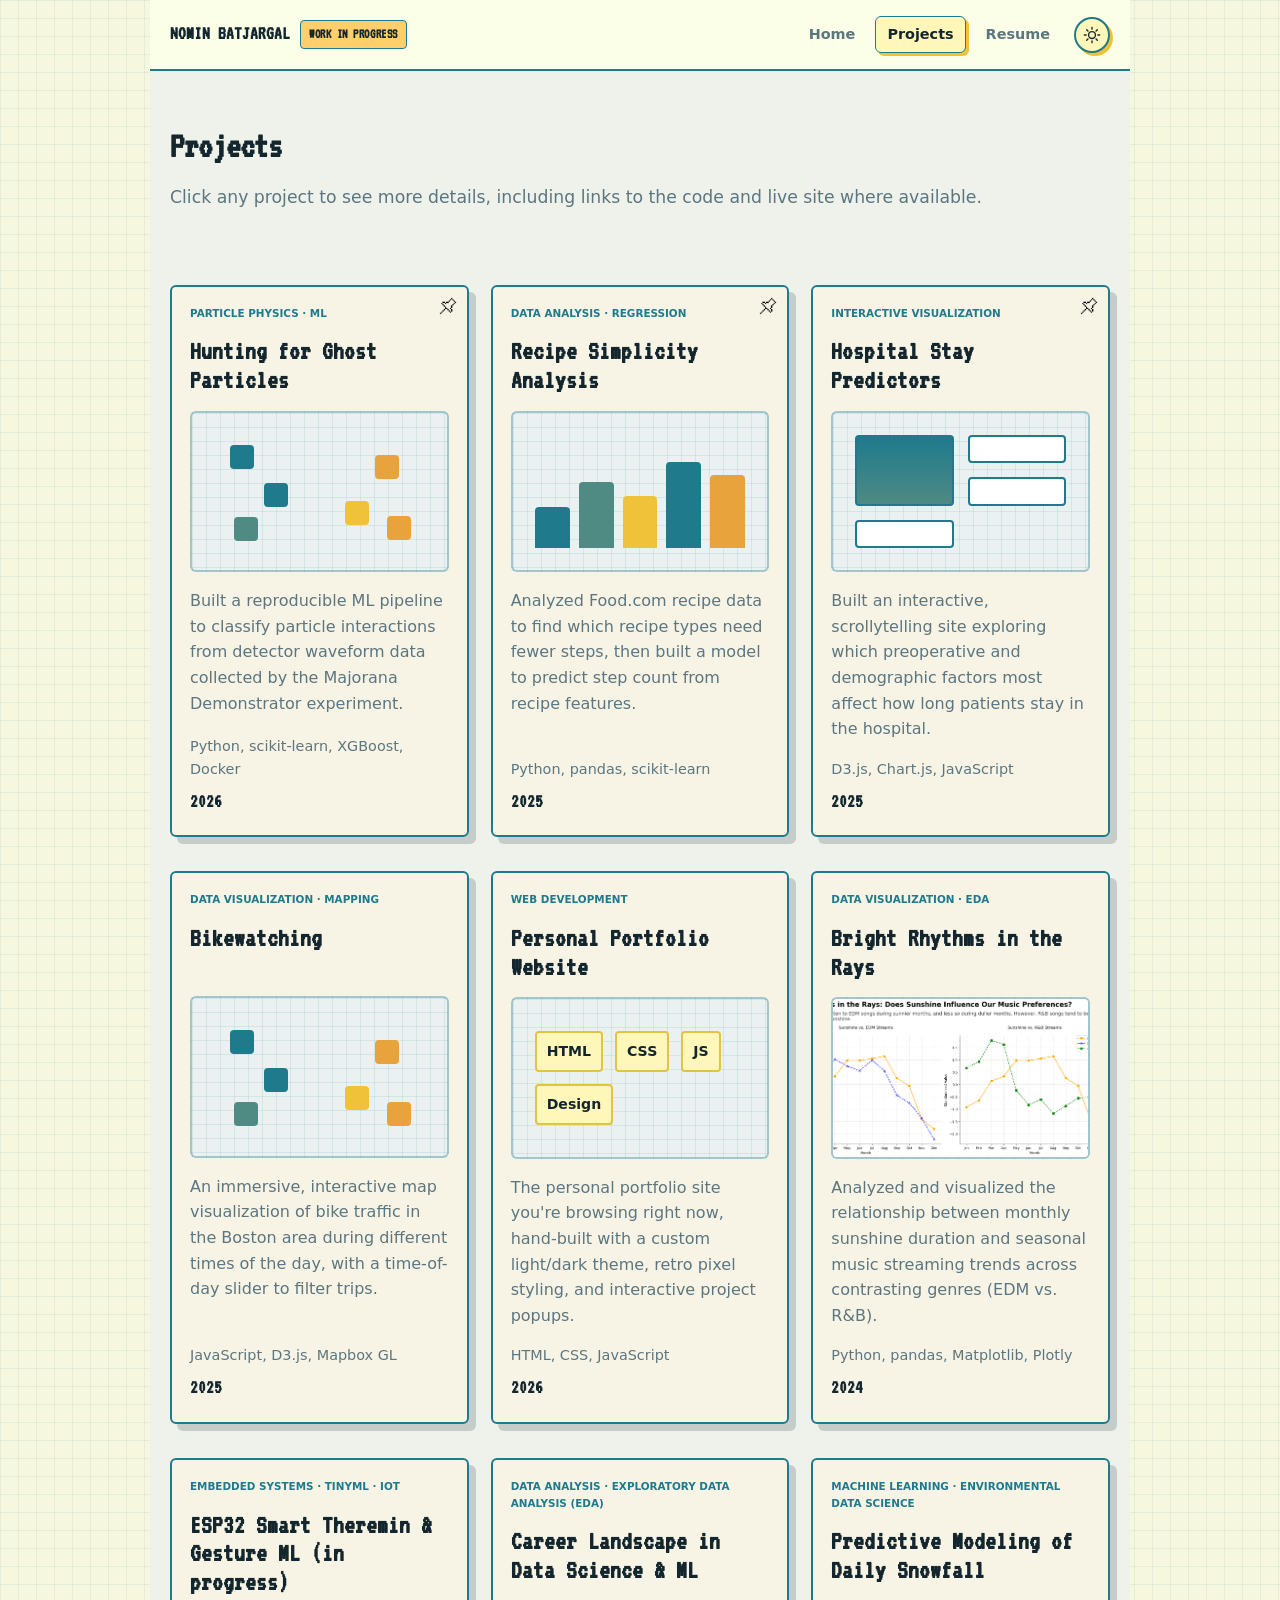
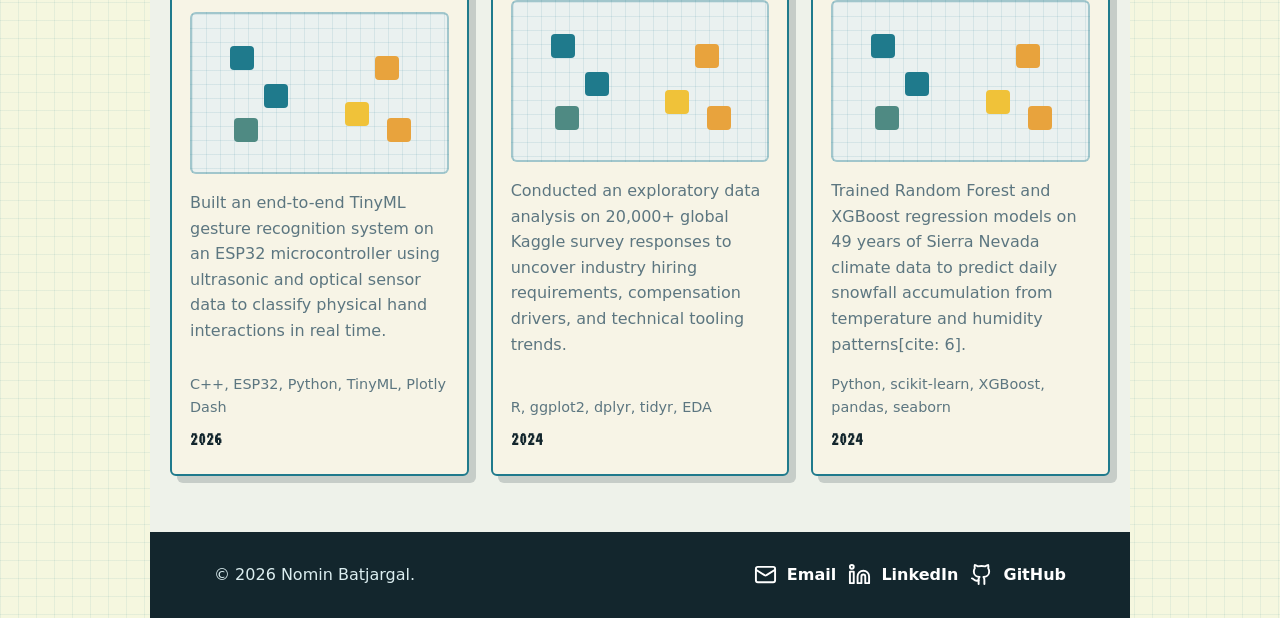
==== commit dcac62a9: "added my projects" ====
--- a/projects.html
+++ b/projects.html
@@ -54,7 +54,7 @@
       <div class="section-inner project-list">
         <article id="neutrino" class="case-study" data-featured="true">
           <p class="project-type">Particle Physics · ML</p>
-          <h2>Majorana Neutrino Hunt</h2>
+          <h2>Hunting for Ghost Particles</h2>
           <div class="project-visual cluster">
             <span></span><span></span><span></span><span></span><span></span><span></span>
           </div>
@@ -194,6 +194,118 @@
           <div class="project-meta">
             <span>HTML, CSS, JavaScript</span>
             <strong>2026</strong>
+          </div>
+        </article>
+
+        <article id="sunshine-music" class="case-study">
+          <p class="project-type">Data Visualization · EDA</p>
+          <h2>Bright Rhythms in the Rays</h2>
+          <div class="project-visual cluster">
+            <img src="assets/project1-viz-106.png" alt="Sunshine vs EDM and R&B Streams Chart" />
+          </div>
+          <p>
+            Analyzed and visualized the relationship between monthly sunshine duration and seasonal music streaming trends across contrasting genres (EDM vs. R&B).
+          </p>
+          <div id="sunshine-music-details" class="project-details" hidden>
+            <p>
+              A data visualization project combining multi-city US historical weather data with US Spotify Top 200 daily streaming datasets (2017–2021) to explore how seasonal sunshine patterns correlate with mood and genre popularity.
+            </p>
+            <ul class="detail-list">
+              <li><strong>Problem:</strong> assess whether seasonal sunshine variations correlate with listener preferences for energetic music (EDM) versus mellow genres (R&B).</li>
+              <li><strong>Methods:</strong> multi-source data aggregation, date parsing, z-score standardization for multi-scale time series, side-by-side comparative chart design (pandas, Matplotlib, Plotly).</li>
+              <li><strong>Outcome:</strong> identified a strong positive correlation between peak sunshine months and EDM streams, alongside an inverse trend for R&B popularity during high-sunshine summer periods.</li>
+            </ul>
+          </div>
+          <div class="project-meta">
+            <span>Python, pandas, Matplotlib, Plotly</span>
+            <strong>2024</strong>
+          </div>
+        </article>
+
+        <article id="theremin-ml" class="case-study">
+          <p class="project-type">Embedded Systems · TinyML · IoT</p>
+          <h2>ESP32 Smart Theremin & Gesture ML (in progress)</h2>
+          <div class="project-visual cluster">
+            <span></span><span></span><span></span><span></span><span></span><span></span>
+          </div>
+          <p>
+            Built an end-to-end TinyML gesture recognition system on an ESP32 microcontroller using ultrasonic and optical sensor data to classify physical hand interactions in real time.
+          </p>
+          <div id="theremin-ml-details" class="project-details" hidden>
+            <p>
+              An 8-phase embedded machine learning project utilizing an ESP32 development board paired with ultrasonic distance and photoresistor modules to collect labeled sensor time-series, benchmark classical ML and deep learning models, and deploy on-device TinyML inference.
+            </p>
+            <ul class="detail-list">
+              <li><strong>Problem:</strong> capture multi-sensor continuous motion data and accurately classify distinct physical hand gestures with low latency on resource-constrained hardware.</li>
+              <li><strong>Methods:</strong> Arduino/C++ firmware timing optimization, signal filtering, time-domain feature engineering, model benchmarking (classical vs. deep learning), TinyML on-device deployment, and interactive Plotly Dash visualization.</li>
+              <li><strong>Outcome:</strong> successfully classified 5 core musical gestures (hold, glide, wave, swipe, mute) with real-time feedback and edge inference.</li>
+            </ul>
+            <p class="detail-links">
+              <a href="#" target="_blank" rel="noreferrer">GitHub Repo</a>
+              <a href="#" target="_blank" rel="noreferrer">Interactive Dashboard</a>
+            </p>
+          </div>
+          <div class="project-meta">
+            <span>C++, ESP32, Python, TinyML, Plotly Dash</span>
+            <strong>2026</strong>
+          </div>
+        </article>
+
+        <article id="ds-career-analysis" class="case-study">
+          <p class="project-type">Data Analysis · Exploratory Data Analysis (EDA)</p>
+          <h2>Career Landscape in Data Science &amp; ML</h2>
+          <div class="project-visual cluster">
+            <span></span><span></span><span></span><span></span><span></span><span></span>
+          </div>
+          <p>
+            Conducted an exploratory data analysis on 20,000+ global Kaggle survey responses to uncover industry hiring requirements, compensation drivers, and technical tooling trends.
+          </p>
+          <div id="ds-career-analysis-details" class="project-details" hidden>
+            <p>
+              A comprehensive career analytics study using Kaggle's community survey dataset (171 countries/territories) to evaluate educational qualifications, compensation benchmarks, task distributions across job roles, and core data science workflows.
+            </p>
+            <ul class="detail-list">
+              <li><strong>Problem:</strong> assess how educational degrees, technical experience (coding vs. ML), and global market demand influence role responsibilities and earning potential.</li>
+              <li><strong>Methods:</strong> categorical survey data cleaning, multiple-response frequency aggregation, contingency table analysis, cross-regional filtering, and multivariate visualization using R (tidyverse, dplyr, ggplot2, tidyr).</li>
+              <li><strong>Outcome:</strong> identified master's degrees as dominant in analytics/business roles (~50%) and PhDs in research (58%); found coding experience positively correlates with salary while ML experience showed negligible standalone correlation; mapped Python (~40%), SQL (~20%), and R (~15%) as top languages alongside linear/logistic regression (25%) and tree ensembles (35%).</li>
+            </ul>
+            <p class="detail-links">
+              <a href="#" target="_blank" rel="noreferrer">GitHub Repo</a>
+              <a href="#" target="_blank" rel="noreferrer">Project Report</a>
+            </p>
+          </div>
+          <div class="project-meta">
+            <span>R, ggplot2, dplyr, tidyr, EDA</span>
+            <strong>2024</strong>
+          </div>
+        </article>
+
+        <article id="snowfall-prediction" class="case-study">
+          <p class="project-type">Machine Learning · Environmental Data Science</p>
+          <h2>Predictive Modeling of Daily Snowfall</h2>
+          <div class="project-visual cluster">
+            <span></span><span></span><span></span><span></span><span></span><span></span>
+          </div>
+          <p>
+            Trained Random Forest and XGBoost regression models on 49 years of Sierra Nevada climate data to predict daily snowfall accumulation from temperature and humidity patterns[cite: 6].
+          </p>
+          <div id="snowfall-prediction-details" class="project-details" hidden>
+            <p>
+              A data science study analyzing 11,444 winter-season daily records (1970–2019) from UC Berkeley's Central Sierra Snow Lab and NOAA weather stations to model non-linear precipitation dynamics for California water management[cite: 6].
+            </p>
+            <ul class="detail-list">
+              <li><strong>Problem:</strong> accurately estimate total daily snowfall depth (cm) in the Sierra Nevada during snow-prone months (October through May) using surface temperature and humidity features[cite: 6].</li>
+              <li><strong>Methods:</strong> multi-source dataset merging, seasonal filtering, zero-inflation analysis, EDA, Random Forest Regression, and XGBoost modeling (Python, pandas, scikit-learn, XGBoost, seaborn)[cite: 6].</li>
+              <li><strong>Outcome:</strong> XGBoost achieved an RMSE of 7.42 cm and an R² of 0.490, highlighting maximum temperature and relative humidity as primary predictors while identifying the challenges of extreme tail-event underprediction[cite: 6].</li>
+            </ul>
+            <p class="detail-links">
+              <a href="#" target="_blank" rel="noreferrer">GitHub Repo</a>
+              <a href="#" target="_blank" rel="noreferrer">Project Notebook</a>
+            </p>
+          </div>
+          <div class="project-meta">
+            <span>Python, scikit-learn, XGBoost, pandas, seaborn</span>
+            <strong>2024</strong>
           </div>
         </article>
       </div>
--- a/styles.css
+++ b/styles.css
@@ -544,6 +544,14 @@
   background-size: 14px 14px;
   border: 2px solid rgba(31, 122, 140, 0.36);
   border-radius: 6px;
+}
+
+.project-visual img {
+  width: 100%;
+  height: 100%;
+  object-fit: cover; /* Fills entire container */
+  object-position: center; /* Or 'top' if you want to prioritize the title/top of the plot */
+  display: block;
 }
 
 .project-visual.forecast {
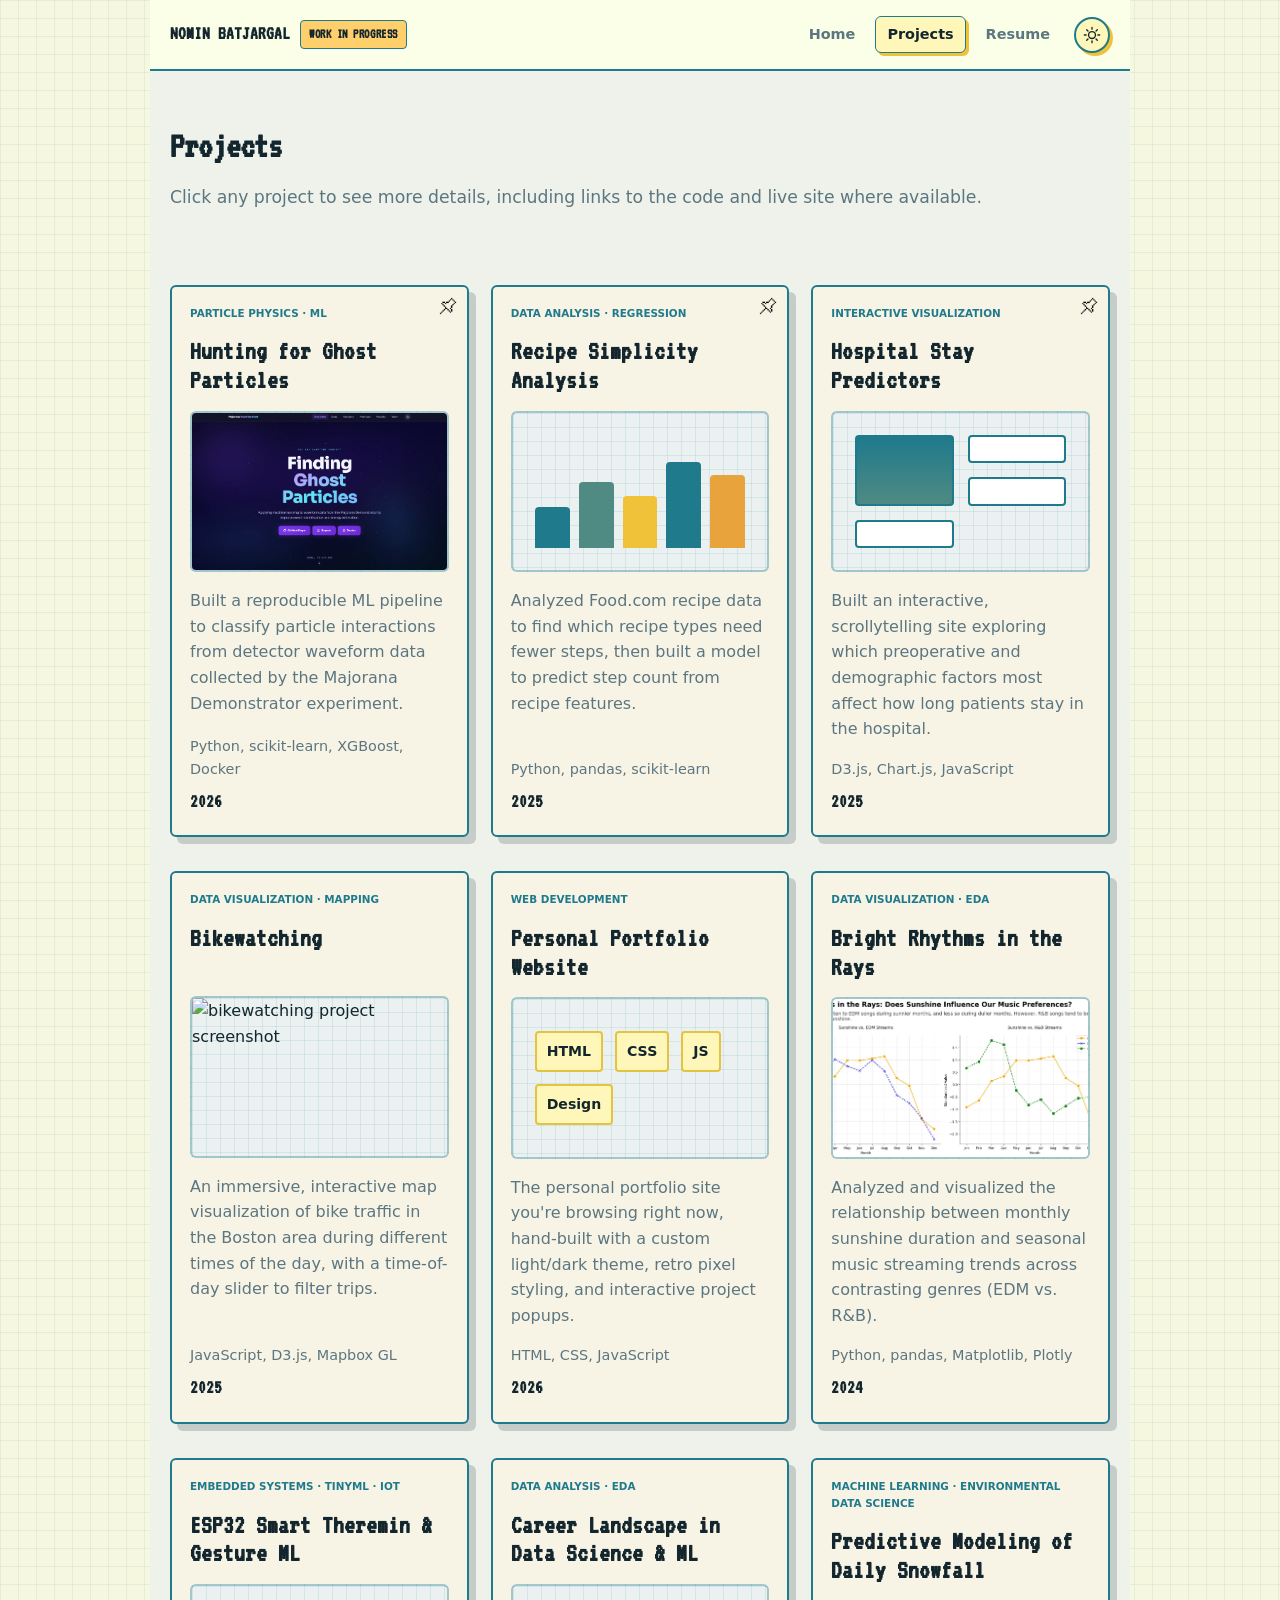
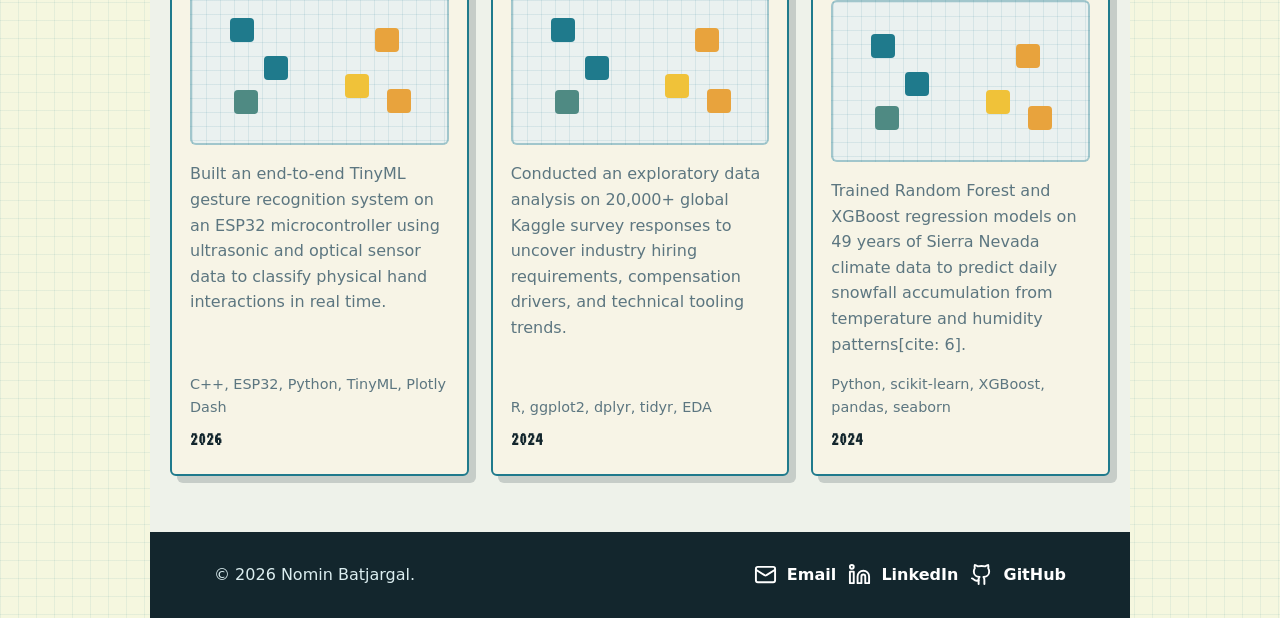
==== commit 19759465: "changed projects to json schema" ====
--- a/projects.html
+++ b/projects.html
@@ -4,7 +4,7 @@
   <meta charset="UTF-8">
   <meta name="viewport" content="width=device-width, initial-scale=1.0">
   <meta name="description" content="Data science projects including forecasting, segmentation, NLP, and dashboards.">
-  <title>Projects | Your Name</title>
+  <title>Projects | Nomin Batjargal</title>
   <link rel="preconnect" href="https://fonts.googleapis.com">
   <link rel="preconnect" href="https://fonts.gstatic.com" crossorigin>
   <link href="https://fonts.googleapis.com/css2?family=VT323&display=swap" rel="stylesheet">
@@ -40,275 +40,19 @@
 
     <main>
       <section class="section project-intro">
-      <div class="section-inner">
-        <div class="section-heading project-page-heading">
-          <h2>Projects</h2>
-          <p>
-            Click any project to see more details, including links to the code and live site where available.
-          </p>
+        <div class="section-inner">
+          <div class="section-heading project-page-heading">
+            <h2>Projects</h2>
+            <p>
+              Click any project to see more details, including links to the code and live site where available.
+            </p>
+          </div>
         </div>
-      </div>
       </section>
 
       <section class="section">
-      <div class="section-inner project-list">
-        <article id="neutrino" class="case-study" data-featured="true">
-          <p class="project-type">Particle Physics · ML</p>
-          <h2>Hunting for Ghost Particles</h2>
-          <div class="project-visual cluster">
-            <span></span><span></span><span></span><span></span><span></span><span></span>
-          </div>
-          <p>
-            Built a reproducible ML pipeline to classify particle interactions from detector waveform data collected by the Majorana Demonstrator experiment.
-          </p>
-          <div id="neutrino-details" class="project-details" hidden>
-            <p>
-              A DSC 180B capstone project analyzing waveform signals from high-purity germanium detectors to identify characteristics of particle interactions, packaged as a Dockerized pipeline for full reproducibility.
-            </p>
-            <ul class="detail-list">
-              <li><strong>Problem:</strong> distinguish event types and estimate energy from raw detector waveforms.</li>
-              <li><strong>Methods:</strong> time- and frequency-domain feature extraction, classification and regression models (scikit-learn, XGBoost, LightGBM), Docker-based reproducibility.</li>
-              <li><strong>Outcome:</strong> generated energy spectrum visualizations and applied trained models to an unseen prediction dataset.</li>
-            </ul>
-            <p class="detail-links">
-              <a href="https://github.com/YooNice100/Majorana-Neutrino-Hunt" target="_blank" rel="noreferrer">GitHub Repo</a>
-              <a href="https://yoonice100.github.io/majorana-neutrino-hunt-website/" target="_blank" rel="noreferrer">Project Site</a>
-            </p>
-          </div>
-          <div class="project-meta">
-            <span>Python, scikit-learn, XGBoost, Docker</span>
-            <strong>2026</strong>
-          </div>
-        </article>
-
-        <article id="recipes" class="case-study" data-featured="true">
-          <p class="project-type">Data Analysis · Regression</p>
-          <h2>Recipe Simplicity Analysis</h2>
-          <div class="project-visual forecast">
-            <span></span><span></span><span></span><span></span><span></span>
-          </div>
-          <p>
-            Analyzed Food.com recipe data to find which recipe types need fewer steps, then built a model to predict step count from recipe features.
-          </p>
-          <div id="recipes-details" class="project-details" hidden>
-            <p>
-              Explored over 80,000 recipes and 700,000+ user interactions to identify which recipe categories tend to be quickest to prepare, then framed step-count prediction as a regression problem.
-            </p>
-            <ul class="detail-list">
-              <li><strong>Problem:</strong> find recipe types that are simpler and faster to prepare, and predict a recipe's number of steps.</li>
-              <li><strong>Methods:</strong> data cleaning, hypothesis testing and permutation tests, missingness analysis, tuned Random Forest Regressor.</li>
-              <li><strong>Outcome:</strong> cut test RMSE from 5.52 to 3.93 by adding tags and ratings as features and tuning hyperparameters.</li>
-            </ul>
-            <p class="detail-links">
-              <a href="https://github.com/nomin709/analysis_for_recipes" target="_blank" rel="noreferrer">GitHub Repo</a>
-              <a href="https://nomin709.github.io/analysis_for_recipes/" target="_blank" rel="noreferrer">Project Site</a>
-            </p>
-          </div>
-          <div class="project-meta">
-            <span>Python, pandas, scikit-learn</span>
-            <strong>2025</strong>
-          </div>
-        </article>
-
-        <article id="hospital-stay" class="case-study" data-featured="true">
-          <p class="project-type">Interactive Visualization</p>
-          <h2>Hospital Stay Predictors</h2>
-          <div class="project-visual dashboard">
-            <span></span><span></span><span></span><span></span>
-          </div>
-          <p>
-            Built an interactive, scrollytelling site exploring which preoperative and demographic factors most affect how long patients stay in the hospital.
-          </p>
-          <div id="hospital-stay-details" class="project-details" hidden>
-            <p>
-              Using a Korean hospital dataset from VitalDB, this project surfaces the preoperative factors most linked to longer hospital stays and lets visitors filter patients and explore the effect of each variable.
-            </p>
-            <ul class="detail-list">
-              <li><strong>Problem:</strong> identify which preoperative and demographic features most influence hospital stay length.</li>
-              <li><strong>Methods:</strong> Random Tree Classifier for feature importance, D3.js and Chart.js scrollytelling visuals, an interactive filter tool.</li>
-              <li><strong>Outcome:</strong> highlighted preoperative albumin and operation type as top predictors, with an interactive tool for exploring other variables.</li>
-            </ul>
-            <p class="detail-links">
-              <a href="https://github.com/beseo/DSC106-Final-Project" target="_blank" rel="noreferrer">GitHub Repo</a>
-              <a href="https://beseo.github.io/DSC106-Final-Project/" target="_blank" rel="noreferrer">Project Site</a>
-            </p>
-          </div>
-          <div class="project-meta">
-            <span>D3.js, Chart.js, JavaScript</span>
-            <strong>2025</strong>
-          </div>
-        </article>
-
-        <article id="bikewatching" class="case-study">
-          <p class="project-type">Data Visualization · Mapping</p>
-          <h2>Bikewatching</h2>
-          <div class="project-visual cluster">
-            <span></span><span></span><span></span><span></span><span></span><span></span>
-          </div>
-          <p>
-            An immersive, interactive map visualization of bike traffic in the Boston area during different times of the day, with a time-of-day slider to filter trips.
-          </p>
-          <div id="bikewatching-details" class="project-details" hidden>
-            <p>
-              A live station map that layers bike-share trip data over a Mapbox base map, letting visitors scrub through the day to see how traffic patterns shift at each station.
-            </p>
-            <ul class="detail-list">
-              <li><strong>Problem:</strong> show how bike-share traffic flow changes throughout the day at a station level.</li>
-              <li><strong>Methods:</strong> Mapbox GL for the base map, D3 for overlaying station markers, a time-of-day slider, and a color-coded departures/arrivals legend.</li>
-              <li><strong>Outcome:</strong> an at-a-glance view of which stations accumulate or deplete bikes as the day progresses.</li>
-            </ul>
-            <p class="detail-links">
-              <a href="https://github.com/nomin709/bikewatching" target="_blank" rel="noreferrer">GitHub Repo</a>
-              <a href="https://nomin709.github.io/bikewatching/" target="_blank" rel="noreferrer">Project Site</a>
-            </p>
-          </div>
-          <div class="project-meta">
-            <span>JavaScript, D3.js, Mapbox GL</span>
-            <strong>2025</strong>
-          </div>
-        </article>
-
-        <article id="portfolio-website" class="case-study">
-          <p class="project-type">Web Development</p>
-          <h2>Personal Portfolio Website</h2>
-          <div class="project-visual nlp">
-            <span>HTML</span><span>CSS</span><span>JS</span><span>Design</span>
-          </div>
-          <p>
-            The personal portfolio site you're browsing right now, hand-built with a custom light/dark theme, retro pixel styling, and interactive project popups.
-          </p>
-          <div id="portfolio-website-details" class="project-details" hidden>
-            <p>
-              A fully custom personal site with no frameworks, covering the homepage, project showcase, and embedded resume, styled around a distinct pixel/retro visual identity.
-            </p>
-            <ul class="detail-list">
-              <li><strong>Problem:</strong> needed a personal site to showcase projects, resume, and contact info with a distinct look.</li>
-              <li><strong>Methods:</strong> hand-written HTML/CSS/JS, CSS custom properties for light/dark theming, and an accessible modal system for project details.</li>
-              <li><strong>Outcome:</strong> a fully responsive, dependency-free site deployed on GitHub Pages.</li>
-            </ul>
-            <p class="detail-links">
-              <a href="https://github.com/nomin709/portfolio-website" target="_blank" rel="noreferrer">GitHub Repo</a>
-              <a href="https://nomin709.github.io/portfolio-website/" target="_blank" rel="noreferrer">Project Site</a>
-            </p>
-          </div>
-          <div class="project-meta">
-            <span>HTML, CSS, JavaScript</span>
-            <strong>2026</strong>
-          </div>
-        </article>
-
-        <article id="sunshine-music" class="case-study">
-          <p class="project-type">Data Visualization · EDA</p>
-          <h2>Bright Rhythms in the Rays</h2>
-          <div class="project-visual cluster">
-            <img src="assets/project1-viz-106.png" alt="Sunshine vs EDM and R&B Streams Chart" />
-          </div>
-          <p>
-            Analyzed and visualized the relationship between monthly sunshine duration and seasonal music streaming trends across contrasting genres (EDM vs. R&B).
-          </p>
-          <div id="sunshine-music-details" class="project-details" hidden>
-            <p>
-              A data visualization project combining multi-city US historical weather data with US Spotify Top 200 daily streaming datasets (2017–2021) to explore how seasonal sunshine patterns correlate with mood and genre popularity.
-            </p>
-            <ul class="detail-list">
-              <li><strong>Problem:</strong> assess whether seasonal sunshine variations correlate with listener preferences for energetic music (EDM) versus mellow genres (R&B).</li>
-              <li><strong>Methods:</strong> multi-source data aggregation, date parsing, z-score standardization for multi-scale time series, side-by-side comparative chart design (pandas, Matplotlib, Plotly).</li>
-              <li><strong>Outcome:</strong> identified a strong positive correlation between peak sunshine months and EDM streams, alongside an inverse trend for R&B popularity during high-sunshine summer periods.</li>
-            </ul>
-          </div>
-          <div class="project-meta">
-            <span>Python, pandas, Matplotlib, Plotly</span>
-            <strong>2024</strong>
-          </div>
-        </article>
-
-        <article id="theremin-ml" class="case-study">
-          <p class="project-type">Embedded Systems · TinyML · IoT</p>
-          <h2>ESP32 Smart Theremin & Gesture ML (in progress)</h2>
-          <div class="project-visual cluster">
-            <span></span><span></span><span></span><span></span><span></span><span></span>
-          </div>
-          <p>
-            Built an end-to-end TinyML gesture recognition system on an ESP32 microcontroller using ultrasonic and optical sensor data to classify physical hand interactions in real time.
-          </p>
-          <div id="theremin-ml-details" class="project-details" hidden>
-            <p>
-              An 8-phase embedded machine learning project utilizing an ESP32 development board paired with ultrasonic distance and photoresistor modules to collect labeled sensor time-series, benchmark classical ML and deep learning models, and deploy on-device TinyML inference.
-            </p>
-            <ul class="detail-list">
-              <li><strong>Problem:</strong> capture multi-sensor continuous motion data and accurately classify distinct physical hand gestures with low latency on resource-constrained hardware.</li>
-              <li><strong>Methods:</strong> Arduino/C++ firmware timing optimization, signal filtering, time-domain feature engineering, model benchmarking (classical vs. deep learning), TinyML on-device deployment, and interactive Plotly Dash visualization.</li>
-              <li><strong>Outcome:</strong> successfully classified 5 core musical gestures (hold, glide, wave, swipe, mute) with real-time feedback and edge inference.</li>
-            </ul>
-            <p class="detail-links">
-              <a href="#" target="_blank" rel="noreferrer">GitHub Repo</a>
-              <a href="#" target="_blank" rel="noreferrer">Interactive Dashboard</a>
-            </p>
-          </div>
-          <div class="project-meta">
-            <span>C++, ESP32, Python, TinyML, Plotly Dash</span>
-            <strong>2026</strong>
-          </div>
-        </article>
-
-        <article id="ds-career-analysis" class="case-study">
-          <p class="project-type">Data Analysis · Exploratory Data Analysis (EDA)</p>
-          <h2>Career Landscape in Data Science &amp; ML</h2>
-          <div class="project-visual cluster">
-            <span></span><span></span><span></span><span></span><span></span><span></span>
-          </div>
-          <p>
-            Conducted an exploratory data analysis on 20,000+ global Kaggle survey responses to uncover industry hiring requirements, compensation drivers, and technical tooling trends.
-          </p>
-          <div id="ds-career-analysis-details" class="project-details" hidden>
-            <p>
-              A comprehensive career analytics study using Kaggle's community survey dataset (171 countries/territories) to evaluate educational qualifications, compensation benchmarks, task distributions across job roles, and core data science workflows.
-            </p>
-            <ul class="detail-list">
-              <li><strong>Problem:</strong> assess how educational degrees, technical experience (coding vs. ML), and global market demand influence role responsibilities and earning potential.</li>
-              <li><strong>Methods:</strong> categorical survey data cleaning, multiple-response frequency aggregation, contingency table analysis, cross-regional filtering, and multivariate visualization using R (tidyverse, dplyr, ggplot2, tidyr).</li>
-              <li><strong>Outcome:</strong> identified master's degrees as dominant in analytics/business roles (~50%) and PhDs in research (58%); found coding experience positively correlates with salary while ML experience showed negligible standalone correlation; mapped Python (~40%), SQL (~20%), and R (~15%) as top languages alongside linear/logistic regression (25%) and tree ensembles (35%).</li>
-            </ul>
-            <p class="detail-links">
-              <a href="#" target="_blank" rel="noreferrer">GitHub Repo</a>
-              <a href="#" target="_blank" rel="noreferrer">Project Report</a>
-            </p>
-          </div>
-          <div class="project-meta">
-            <span>R, ggplot2, dplyr, tidyr, EDA</span>
-            <strong>2024</strong>
-          </div>
-        </article>
-
-        <article id="snowfall-prediction" class="case-study">
-          <p class="project-type">Machine Learning · Environmental Data Science</p>
-          <h2>Predictive Modeling of Daily Snowfall</h2>
-          <div class="project-visual cluster">
-            <span></span><span></span><span></span><span></span><span></span><span></span>
-          </div>
-          <p>
-            Trained Random Forest and XGBoost regression models on 49 years of Sierra Nevada climate data to predict daily snowfall accumulation from temperature and humidity patterns[cite: 6].
-          </p>
-          <div id="snowfall-prediction-details" class="project-details" hidden>
-            <p>
-              A data science study analyzing 11,444 winter-season daily records (1970–2019) from UC Berkeley's Central Sierra Snow Lab and NOAA weather stations to model non-linear precipitation dynamics for California water management[cite: 6].
-            </p>
-            <ul class="detail-list">
-              <li><strong>Problem:</strong> accurately estimate total daily snowfall depth (cm) in the Sierra Nevada during snow-prone months (October through May) using surface temperature and humidity features[cite: 6].</li>
-              <li><strong>Methods:</strong> multi-source dataset merging, seasonal filtering, zero-inflation analysis, EDA, Random Forest Regression, and XGBoost modeling (Python, pandas, scikit-learn, XGBoost, seaborn)[cite: 6].</li>
-              <li><strong>Outcome:</strong> XGBoost achieved an RMSE of 7.42 cm and an R² of 0.490, highlighting maximum temperature and relative humidity as primary predictors while identifying the challenges of extreme tail-event underprediction[cite: 6].</li>
-            </ul>
-            <p class="detail-links">
-              <a href="#" target="_blank" rel="noreferrer">GitHub Repo</a>
-              <a href="#" target="_blank" rel="noreferrer">Project Notebook</a>
-            </p>
-          </div>
-          <div class="project-meta">
-            <span>Python, scikit-learn, XGBoost, pandas, seaborn</span>
-            <strong>2024</strong>
-          </div>
-        </article>
-      </div>
+        <!-- Target container for dynamically rendered projects -->
+        <div class="section-inner project-list" data-projects-container></div>
       </section>
 
       <div class="project-modal" id="project-modal" hidden>
--- a/styles.css
+++ b/styles.css
@@ -712,7 +712,7 @@
   right: 3px;
   width: 32px;
   height: 32px;
-  background: url("assets/pin.png") center / contain no-repeat;
+  background: url("assets/pin.webp") center / contain no-repeat;
   pointer-events: none;
 }
 
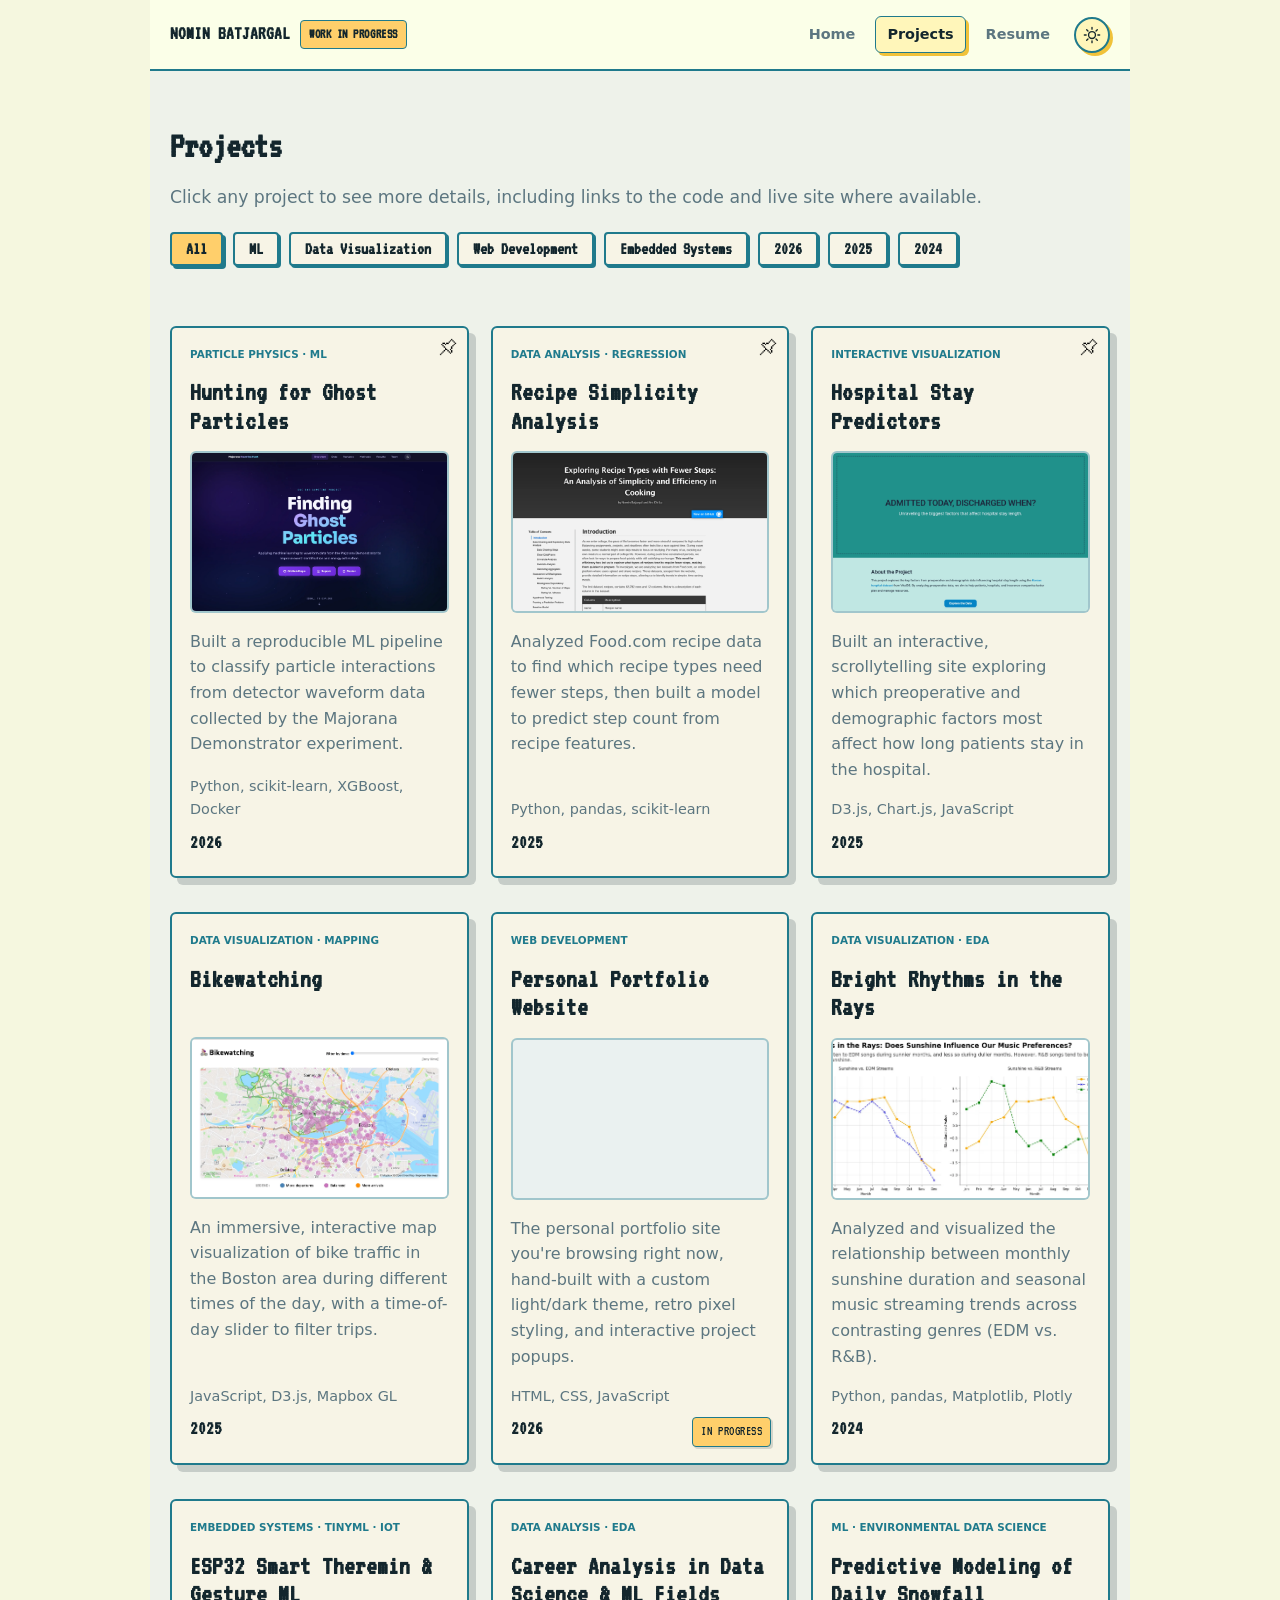
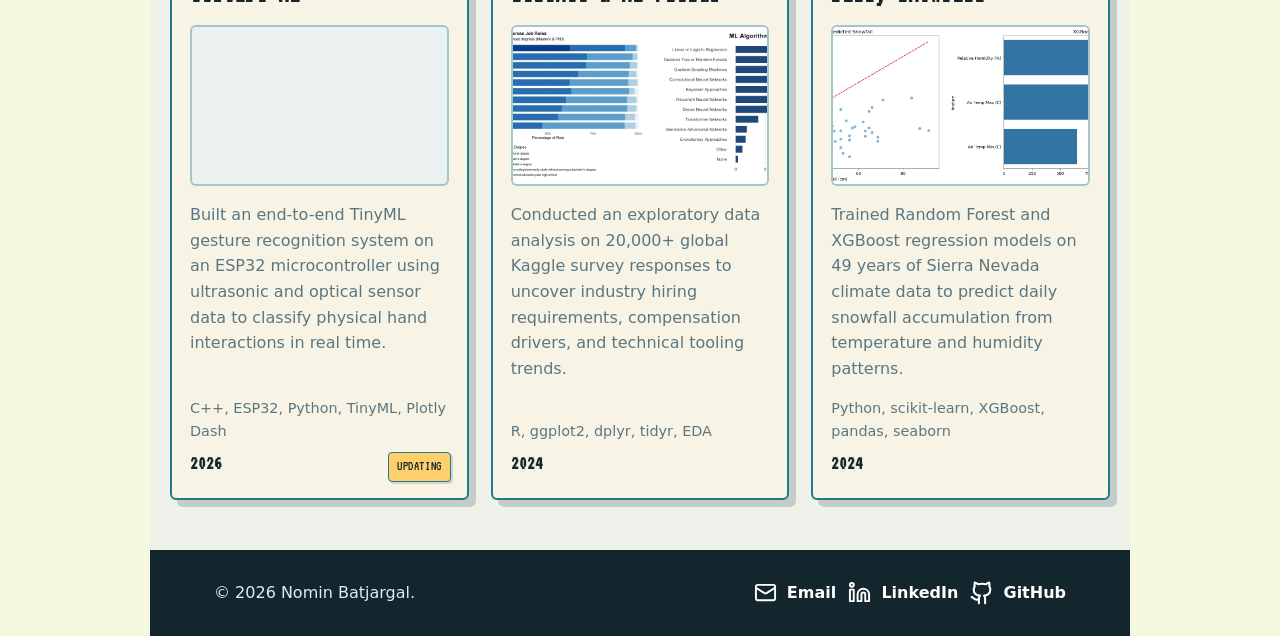
==== commit 15b1dcd5: "added visuals for projects" ====
--- a/projects.html
+++ b/projects.html
@@ -46,6 +46,8 @@
             <p>
               Click any project to see more details, including links to the code and live site where available.
             </p>
+            <!-- Filter buttons will be injected here automatically -->
+            <div class="project-filter-bar" id="filter-bar"></div>
           </div>
         </div>
       </section>
--- a/styles.css
+++ b/styles.css
@@ -43,10 +43,7 @@
 body {
   margin: 0;
   padding: 0;
-  background:
-    linear-gradient(90deg, var(--grid) 1px, transparent 1px),
-    linear-gradient(var(--grid) 1px, transparent 1px),
-    #f5f7df;
+  background:#f5f7df;
   background-size: 18px 18px;
   color: var(--ink);
   font-family: "Inter", system-ui, -apple-system, BlinkMacSystemFont, "Segoe UI", sans-serif;
@@ -55,10 +52,7 @@
 }
 
 body.dark-theme {
-  background:
-    linear-gradient(90deg, var(--grid) 1px, transparent 1px),
-    linear-gradient(var(--grid) 1px, transparent 1px),
-    #0b1714;
+  background:#0b1714;
 }
 
 body.modal-open {
@@ -390,7 +384,12 @@
 }
 
 .section {
-  padding: clamp(34px, 5vw, 56px) 0;
+  padding-top: 50px;
+  padding-bottom: 50px;
+}
+
+.about-section {
+  padding-bottom: 5px; /* Keeps the bottom cards safely spaced while pulling Featured Projects up */
 }
 
 .section-inner {
@@ -400,10 +399,7 @@
 
 .intro-band,
 .muted-section {
-  background:
-    linear-gradient(90deg, rgba(31, 122, 140, 0.08) 1px, transparent 1px),
-    linear-gradient(rgba(31, 122, 140, 0.08) 1px, transparent 1px),
-    #eff8cf;
+  background:#eff8cf;
   background-size: 16px 16px;
 }
 
@@ -537,10 +533,7 @@
   position: relative;
   min-height: 165px;
   overflow: hidden;
-  background:
-    linear-gradient(90deg, rgba(31, 122, 140, 0.1) 1px, transparent 1px),
-    linear-gradient(rgba(31, 122, 140, 0.1) 1px, transparent 1px),
-    #eaf1f0;
+  background:#eaf1f0;
   background-size: 14px 14px;
   border: 2px solid rgba(31, 122, 140, 0.36);
   border-radius: 6px;
@@ -632,10 +625,7 @@
 
 .stats-band {
   color: #ffffff;
-  background:
-    linear-gradient(90deg, rgba(255, 226, 109, 0.1) 1px, transparent 1px),
-    linear-gradient(rgba(255, 226, 109, 0.1) 1px, transparent 1px),
-    var(--charcoal);
+  background: var(--charcoal);
   background-size: 18px 18px;
 }
 
@@ -918,6 +908,35 @@
 .project-modal-meta strong {
   color: #dce9ec;
   font-family: "VT323", "Inter", system-ui, sans-serif;
+}
+
+/* --- Modal Action Buttons --- */
+.modal-links {
+  display: flex;
+  flex-wrap: wrap;
+  gap: 12px;
+  margin-top: 20px;
+}
+
+.modal-btn {
+  display: inline-block;
+  padding: 4px 12px;
+  font-family: "VT323", "Inter", system-ui, sans-serif;
+  font-size: 1.1rem;
+  font-weight: 700;
+  text-decoration: none;
+  color: var(--charcoal);
+  background: var(--sun);
+  border: 2px solid var(--line);
+  border-radius: 4px;
+  box-shadow: 2px 2px 0 var(--line);
+  transition: transform 0.1s ease, background-color 0.1s ease;
+}
+
+.modal-btn:hover {
+  transform: translate(-1px, -1px);
+  background: #fff6ba;
+  box-shadow: 2px 2px 0 var(--line);
 }
 
 .resume-card {
@@ -1232,4 +1251,57 @@
     min-height: 620px;
     height: 620px;
   }
+}
+
+/* --- Project Filter Bar --- */
+.project-filter-bar {
+  display: flex;
+  flex-wrap: wrap;
+  gap: 10px;
+  margin-top: 20px;
+  margin-bottom: 10px;
+}
+
+.filter-btn {
+  padding: 6px 14px;
+  font-family: "VT323", "Inter", system-ui, sans-serif;
+  font-size: 1.1rem;
+  font-weight: 700;
+  color: var(--ink);
+  background: var(--panel);
+  border: 2px solid var(--line);
+  border-radius: 4px;
+  cursor: pointer;
+  box-shadow: 2px 2px 0 var(--line);
+  transition: transform 0.1s ease, background-color 0.1s ease;
+}
+
+.filter-btn:hover {
+  transform: translate(-1px, -1px);
+  background: #fff6ba;
+}
+
+.filter-btn.active {
+  background: var(--sun);
+  color: var(--charcoal);
+  box-shadow: 3px 3px 0 var(--line);
+}
+
+/* --- Card Status Badge (Bottom Right) --- */
+.card-status-badge {
+  position: absolute;
+  bottom: 16px;
+  right: 16px;
+  padding: 3px 8px;
+  color: var(--charcoal);
+  font-family: "VT323", "Inter", system-ui, sans-serif;
+  font-size: 0.85rem;
+  letter-spacing: 0.04em;
+  text-transform: uppercase;
+  background: var(--sun);
+  border: 1px solid var(--line);
+  border-radius: 4px;
+  pointer-events: none;
+  z-index: 2;
+  box-shadow: 2px 2px 0 rgba(19, 38, 45, 0.15);
 }
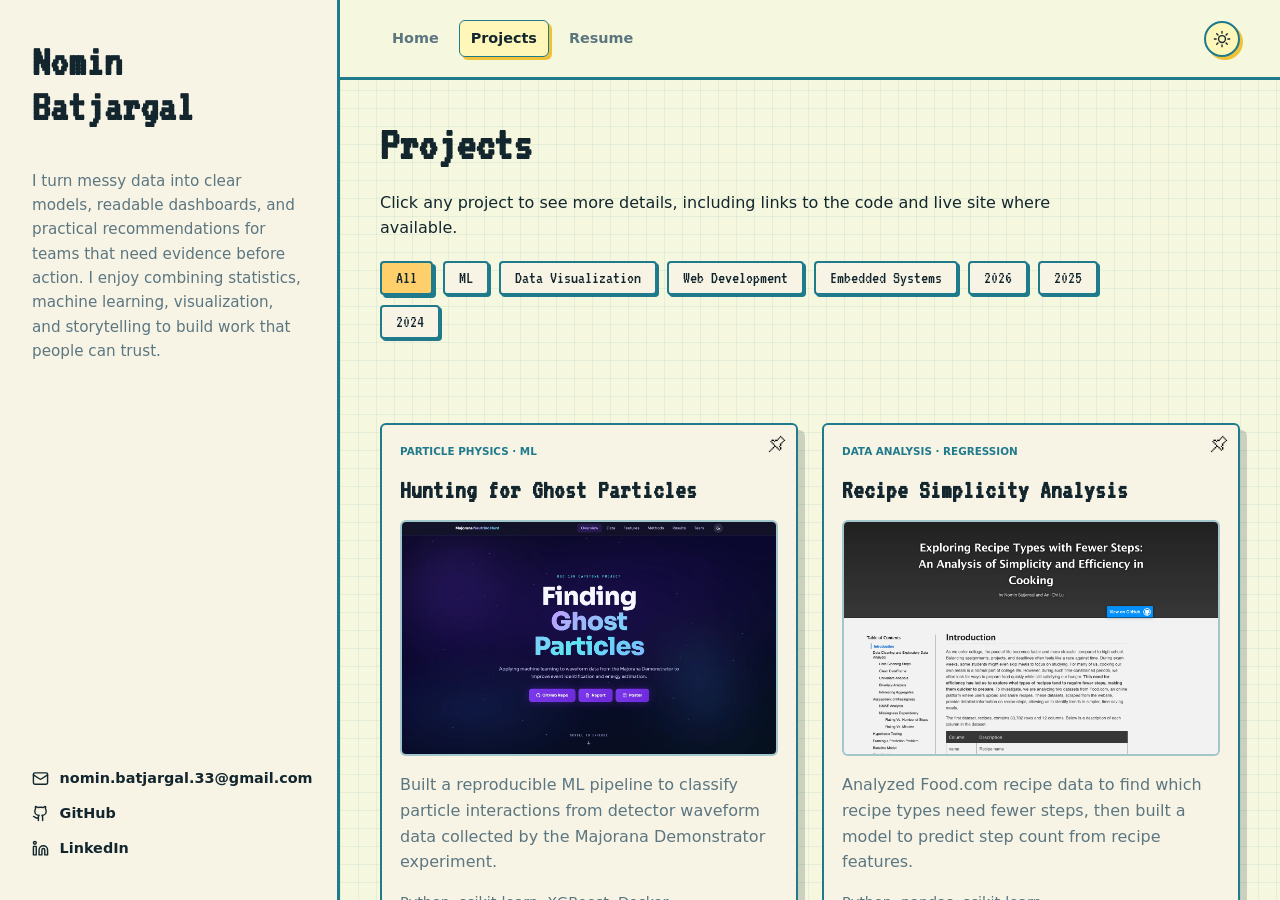
==== commit de1a9947: "new layout" ====
--- a/projects.html
+++ b/projects.html
@@ -11,58 +11,75 @@
   <link rel="stylesheet" href="styles.css">
 </head>
 <body>
-  <div class="site-shell">
-    <header class="site-header">
-      <a class="brand" href="index.html" aria-label="Home">
-        <span>NOMIN BATJARGAL</span>
-        <span class="wip-badge">Work in Progress</span>
+  
+  <div class="app-layout">
+    
+    <!-- LEFT SIDEBAR -->
+    <aside class="app-sidebar">
+      <a class="brand" href="index.html">
+        Nomin<br>Batjargal
       </a>
-      <button class="nav-toggle" type="button" aria-expanded="false" aria-controls="site-nav" aria-label="Toggle navigation">
-        <span></span>
-        <span></span>
-        <span></span>
-      </button>
-      <nav id="site-nav" class="site-nav" aria-label="Primary navigation">
-        <a href="index.html">Home</a>
-        <a class="active" href="projects.html">Projects</a>
-        <a href="resume.html">Resume</a>
-        <button class="theme-toggle" type="button" aria-label="Switch to dark theme" aria-pressed="false">
-          <svg class="theme-icon theme-icon-sun" viewBox="0 0 24 24" aria-hidden="true">
-            <circle cx="12" cy="12" r="4.6"></circle>
-            <path d="M12 1.8v2.4M12 19.8v2.4M4.93 4.93l1.7 1.7M17.37 17.37l1.7 1.7M1.8 12h2.4M19.8 12h2.4M4.93 19.07l1.7-1.7M17.37 6.63l1.7-1.7"></path>
-          </svg>
-          <svg class="theme-icon theme-icon-moon" viewBox="0 0 24 24" aria-hidden="true">
-            <path d="M20.8 14.2A8.5 8.5 0 0 1 9.8 3.2a8.5 8.5 0 1 0 11 11Z"></path>
-          </svg>
-        </button>
-      </nav>
-    </header>
+      <p class="hero-copy">
+        I turn messy data into clear models, readable dashboards, and practical recommendations for teams that need evidence before action. I enjoy combining statistics, machine learning, visualization, and storytelling to build work that people can trust.
+      </p>
+      <div class="sidebar-contacts">
+        <div class="hero-contact" aria-label="Contact information">
+          <a href="mailto:nomin.batjargal.33@gmail.com">nomin.batjargal.33@gmail.com</a>
+          <a href="https://github.com/nomin709" target="_blank" rel="noreferrer">GitHub</a>
+          <a href="https://www.linkedin.com/in/nomin-batjargal/" target="_blank" rel="noreferrer">LinkedIn</a>
+        </div>
+      </div>
+    </aside>
 
-    <main>
-      <section class="section project-intro">
-        <div class="section-inner">
+    <!-- RIGHT MAIN SCROLLABLE AREA -->
+    <main class="app-main">
+        <!-- Top Navigation -->
+        <div class="app-nav">
+          <nav class="site-nav" aria-label="Primary navigation">
+            <a href="index.html">Home</a>
+            <a class="active" href="projects.html">Projects</a>
+            <a href="resume.html">Resume</a>
+          </nav>
+          
+          <!-- Group the theme toggle and mobile menu together on the right -->
+          <div class="nav-actions">
+            <button class="theme-toggle" type="button" aria-label="Switch theme">
+              <svg class="theme-icon theme-icon-sun" viewBox="0 0 24 24" aria-hidden="true">
+                <circle cx="12" cy="12" r="4.6"></circle>
+                <path d="M12 1.8v2.4M12 19.8v2.4M4.93 4.93l1.7 1.7M17.37 17.37l1.7 1.7M1.8 12h2.4M19.8 12h2.4M4.93 19.07l1.7-1.7M17.37 6.63l1.7-1.7"></path>
+              </svg>
+              <svg class="theme-icon theme-icon-moon" viewBox="0 0 24 24" aria-hidden="true">
+                <path d="M20.8 14.2A8.5 8.5 0 0 1 9.8 3.2a8.5 8.5 0 1 0 11 11Z"></path>
+              </svg>
+            </button>
+
+            <button class="nav-toggle" type="button" aria-expanded="false" aria-label="Toggle navigation">
+              <span></span><span></span><span></span>
+            </button>
+          </div>
+        </div>
+
+      <div class="app-content">
+        <section class="section project-intro">
           <div class="section-heading project-page-heading">
             <h2>Projects</h2>
-            <p>
-              Click any project to see more details, including links to the code and live site where available.
-            </p>
-            <!-- Filter buttons will be injected here automatically -->
+            <p>Click any project to see more details, including links to the code and live site where available.</p>
             <div class="project-filter-bar" id="filter-bar"></div>
           </div>
-        </div>
-      </section>
+        </section>
 
-      <section class="section">
-        <!-- Target container for dynamically rendered projects -->
-        <div class="section-inner project-list" data-projects-container></div>
-      </section>
+        <section class="section">
+          <div class="project-list" data-projects-container></div>
+        </section>
+      </div>
 
+      <!-- Project Modal -->
       <div class="project-modal" id="project-modal" hidden>
         <div class="project-modal-backdrop" data-modal-close></div>
         <article class="project-modal-card" role="dialog" aria-modal="true" aria-labelledby="project-modal-title">
           <div class="project-modal-titlebar">
             <p class="project-modal-type" id="project-modal-type"></p>
-            <button class="project-modal-close" type="button" data-modal-close aria-label="Close project details">&times;</button>
+            <button class="project-modal-close" type="button" data-modal-close aria-label="Close">&times;</button>
           </div>
           <div class="project-modal-body">
             <h2 id="project-modal-title"></h2>
@@ -73,16 +90,8 @@
           </div>
         </article>
       </div>
+
     </main>
-
-    <footer class="site-footer">
-      <p>&copy; 2026 Nomin Batjargal.</p>
-      <div>
-        <a href="mailto:nomin.batjargal.33@gmail.com">Email</a>
-        <a href="https://www.linkedin.com/in/nomin-batjargal/" target="_blank" rel="noreferrer">LinkedIn</a>
-        <a href="https://github.com/nomin709" target="_blank" rel="noreferrer">GitHub</a>
-      </div>
-    </footer>
   </div>
 
   <script src="script.js"></script>
--- a/styles.css
+++ b/styles.css
@@ -40,11 +40,15 @@
   scroll-behavior: smooth;
 }
 
+/* =========================================================
+   APP LAYOUT (Split Screen)
+========================================================= */
 body {
   margin: 0;
   padding: 0;
-  background:#f5f7df;
-  background-size: 18px 18px;
+  height: 100vh;
+  overflow: hidden; /* Lock main body scrolling */
+  background: var(--paper);
   color: var(--ink);
   font-family: "Inter", system-ui, -apple-system, BlinkMacSystemFont, "Segoe UI", sans-serif;
   line-height: 1.6;
@@ -52,58 +56,111 @@
 }
 
 body.dark-theme {
-  background:#0b1714;
+  background: var(--paper);
 }
 
 body.modal-open {
-  overflow: hidden;
+  /* Prevent interaction when modal is open */
 }
 
 a {
   color: inherit;
 }
 
-.site-shell {
-  width: min(980px, calc(100% - 32px));
-  margin: 0 auto;
-  background: var(--paper);
-}
-
-.site-header {
+.app-layout {
+  display: grid;
+  grid-template-columns: 340px 1fr;
+  height: 100vh;
+  width: 100vw;
+}
+
+/* --- LEFT SIDEBAR --- */
+.app-sidebar {
+  display: flex;
+  flex-direction: column;
+  padding: 40px 32px;
+  background: var(--panel);
+  border-right: 3px solid var(--line);
+  overflow-y: auto;
+  z-index: 20;
+}
+
+.brand {
+  display: flex;
+  flex-direction: column;
+  align-items: flex-start;
+  font-family: "VT323", "Inter", system-ui, sans-serif;
+  font-size: 2.8rem;
+  font-weight: 700;
+  text-decoration: none;
+  line-height: 1;
+  margin-bottom: 24px;
+}
+
+.hero-copy {
+  margin-bottom: 32px;
+  color: var(--muted);
+  font-size: 0.95rem;
+}
+
+.sidebar-contacts {
+  display: grid;
+  gap: 20px;
+  margin-top: auto;
+}
+
+.hero-contact {
+  display: flex;
+  flex-direction: column;
+  gap: 12px;
+}
+
+.hero-contact a {
+  display: inline-flex;
+  width: fit-content;
+  align-items: center;
+  gap: 10px;
+  color: var(--ink);
+  font-size: 0.9rem;
+  font-weight: 800;
+  text-decoration: none;
+}
+
+/* --- RIGHT MAIN AREA --- */
+.app-main {
+  display: flex;
+  flex-direction: column;
+  height: 100vh;
+  overflow-y: auto;
+  background:
+    linear-gradient(90deg, var(--grid) 1px, transparent 1px),
+    linear-gradient(var(--grid) 1px, transparent 1px),
+    #f5f7df;
+  background-size: 18px 18px;
+}
+
+body.dark-theme .app-main {
+  background:
+    linear-gradient(90deg, var(--grid) 1px, transparent 1px),
+    linear-gradient(var(--grid) 1px, transparent 1px),
+    #0b1714;
+}
+
+.app-nav {
   position: sticky;
   top: 0;
-  z-index: 20;
+  z-index: 10;
   display: flex;
   align-items: center;
   justify-content: space-between;
-  gap: 24px;
-  width: 100%;
-  padding: 16px 20px;
-  background: rgba(251, 255, 232, 0.96);
+  padding: 20px 40px;
+  background: rgba(245, 247, 223, 0.96);
   backdrop-filter: blur(8px);
-  border-bottom: 2px solid var(--line);
-}
-
-.brand {
-  display: inline-flex;
-  align-items: center;
-  font-family: "VT323", "Inter", system-ui, sans-serif;
-  font-size: 1.2rem;
-  font-weight: 700;
-  text-decoration: none;
-  gap: 10px;
-}
-
-.wip-badge {
-  padding: 3px 8px;
-  color: var(--charcoal);
-  font-family: "VT323", "Inter", system-ui, sans-serif;
-  font-size: 0.85rem;
-  letter-spacing: 0.04em;
-  text-transform: uppercase;
-  background: var(--sun);
-  border: 1px solid var(--line);
-  border-radius: 4px;
+  border-bottom: 3px solid var(--line);
+}
+
+body.dark-theme .app-nav {
+  background: rgba(11, 23, 20, 0.96);
 }
 
 .site-nav {
@@ -144,7 +201,6 @@
   width: 36px;
   height: 36px;
   padding: 0;
-  margin-left: 4px;
   background: #fff6ba;
   border: 2px solid var(--line);
   border-radius: 999px;
@@ -156,11 +212,6 @@
 
 .theme-toggle:hover {
   transform: translate(-1px, -1px);
-}
-
-.theme-toggle:focus-visible {
-  outline: 2px solid var(--teal);
-  outline-offset: 2px;
 }
 
 .theme-icon {
@@ -172,36 +223,17 @@
   stroke: currentColor;
   stroke-width: 1.8;
   stroke-linecap: round;
-  stroke-linejoin: round;
   fill: none;
   transform: translate(-50%, -50%);
   transition: opacity 0.2s ease, transform 0.2s ease;
 }
 
-.theme-icon-sun {
-  opacity: 1;
-  transform: translate(-50%, -50%) scale(1) rotate(0deg);
-}
-
-.theme-icon-moon {
-  opacity: 0;
-  transform: translate(-50%, -50%) scale(0.7) rotate(-40deg);
-}
-
-body.dark-theme .theme-icon-sun {
-  opacity: 0;
-  transform: translate(-50%, -50%) scale(0.7) rotate(40deg);
-}
-
-body.dark-theme .theme-icon-moon {
-  opacity: 1;
-  transform: translate(-50%, -50%) scale(1) rotate(0deg);
-}
-
-body.dark-theme .theme-toggle {
-  background: rgba(255, 216, 106, 0.12);
-  box-shadow: 3px 3px 0 rgba(122, 214, 181, 0.25);
-}
+.theme-icon-sun { opacity: 1; transform: translate(-50%, -50%) scale(1) rotate(0deg); }
+.theme-icon-moon { opacity: 0; transform: translate(-50%, -50%) scale(0.7) rotate(-40deg); }
+
+body.dark-theme .theme-icon-sun { opacity: 0; transform: translate(-50%, -50%) scale(0.7) rotate(40deg); }
+body.dark-theme .theme-icon-moon { opacity: 1; transform: translate(-50%, -50%) scale(1) rotate(0deg); }
+body.dark-theme .theme-toggle { background: rgba(255, 216, 106, 0.12); box-shadow: 3px 3px 0 rgba(122, 214, 181, 0.25); }
 
 .nav-toggle {
   display: none;
@@ -221,113 +253,30 @@
   background: var(--ink);
 }
 
-.hero {
-  position: relative;
-  min-height: 240px;
-  display: flex;
-  align-items: center;
-  overflow: hidden;
-  background:#eff8cf;
-}
-
-.hero-content {
-  position: relative;
-  z-index: 1;
-  display: grid;
-  grid-template-columns: minmax(0, 1fr) minmax(0, 1fr);
-  gap: clamp(24px, 4vw, 48px);
-  width: min(1120px, calc(100% - 40px));
+.app-content {
+  padding: 40px;
+  max-width: 1200px;
   margin: 0 auto;
-  padding: 26px 0 30px;
-  color: var(--ink);
-}
-
-.hero-identity,
-.hero-about {
-  min-height: 190px;
-}
-
-.hero-identity {
-  display: flex;
-  flex-direction: column;
-  justify-content: center;
-}
-
-.hero-about {
-  display: flex;
-  flex-direction: column;
-  justify-content: space-between;
-  padding-left: clamp(32px, 5vw, 64px);
-  border-left: 2px solid var(--line);
-}
-
-.hero-about h2 {
-  margin-bottom: 10px;
-  font-size: clamp(1.2rem, 2.4vw, 1.65rem);
-  color: var(--ink);
-}
-
-.hero-contact {
-  display: grid;
-  gap: 8px;
-  margin-top: 8px;
-}
-
-.hero-contact a {
-  display: inline-flex;
-  width: fit-content;
-  align-items: center;
-  gap: 10px;
-  color: var(--ink);
-  font-size: 0.84rem;
-  font-weight: 800;
-  text-decoration: none;
-}
-
-.eyebrow {
-  margin: 0 0 12px;
-  color: var(--teal);
-  font-size: 0.78rem;
-  font-weight: 800;
-  letter-spacing: 0;
-  text-transform: uppercase;
-}
-
-.hero .eyebrow {
-  color: var(--teal);
-}
-
-h1,
-h2,
-h3,
-p {
+  width: 100%;
+}
+
+.nav-actions {
+  display: flex;
+  align-items: center;
+  gap: 16px;
+  margin-left: auto;
+}
+
+h1, h2, h3, p {
   overflow-wrap: break-word;
 }
 
-h1,
-h2,
-h3 {
+h1, h2, h3 {
   margin-top: 0;
   font-family: "VT323", "Inter", system-ui, sans-serif;
   line-height: 1.08;
 }
 
-h1 {
-  max-width: 880px;
-  margin-bottom: 22px;
-  font-size: clamp(3rem, 10vw, 6.9rem);
-  letter-spacing: 0;
-}
-
-.hero h1 {
-  font-size: clamp(1.45rem, 3vw, 2.15rem);
-  white-space: nowrap;
-}
-
-.page-hero h1 {
-  font-size: clamp(2.3rem, 6vw, 4.4rem);
-}
-
 h2 {
   margin-bottom: 18px;
   font-size: clamp(1.8rem, 4vw, 3rem);
@@ -336,25 +285,6 @@
 h3 {
   margin-bottom: 10px;
   font-size: 1.25rem;
-}
-
-.hero-copy,
-.page-hero p {
-  max-width: 700px;
-  color: var(--muted);
-  font-size: clamp(0.9rem, 1.3vw, 1rem);
-}
-
-.page-hero p {
-  color: #d8e5df;
-}
-
-.hero-actions,
-.tag-row,
-.site-footer div {
-  display: flex;
-  flex-wrap: wrap;
-  gap: 12px;
 }
 
 .button {
@@ -371,84 +301,6 @@
   cursor: pointer;
 }
 
-.button.primary {
-  color: #12301f;
-  background: var(--sun);
-}
-
-.button.secondary {
-  color: var(--ink);
-  background: #f5fbe6;
-  border-color: var(--line);
-  box-shadow: 4px 4px 0 #f0c239;
-}
-
-.section {
-  padding-top: 50px;
-  padding-bottom: 50px;
-}
-
-.about-section {
-  padding-bottom: 5px; /* Keeps the bottom cards safely spaced while pulling Featured Projects up */
-}
-
-.section-inner {
-  width: min(1120px, calc(100% - 40px));
-  margin: 0 auto;
-}
-
-.intro-band,
-.muted-section {
-  background:#eff8cf;
-  background-size: 16px 16px;
-}
-
-.two-column,
-.split-layout,
-.resume-hero {
-  display: grid;
-  grid-template-columns: minmax(0, 0.95fr) minmax(0, 1.05fr);
-  gap: clamp(34px, 6vw, 72px);
-  align-items: start;
-}
-
-.intro-copy,
-.content-stack {
-  color: var(--muted);
-  font-size: 1.08rem;
-}
-
-.text-link,
-.project-card a {
-  color: var(--teal);
-  font-weight: 800;
-}
-
-.section-heading {
-  max-width: 720px;
-  margin-bottom: 34px;
-}
-
-.featured-projects-heading {
-  max-width: 100%;
-}
-
-.featured-projects-heading p {
-  max-width: none;
-}
-
-.featured-projects-heading h2 {
-  margin-bottom: 0;
-}
-
-.featured-title-row {
-  display: flex;
-  align-items: center;
-  justify-content: space-between;
-  gap: 24px;
-  margin-bottom: 10px;
-}
-
 .button.compact {
   min-height: 40px;
   padding: 2px 8px;
@@ -459,230 +311,35 @@
   font-size: 1.3rem;
 }
 
-.project-intro {
-  padding-top: clamp(34px, 5vw, 56px);
-  padding-bottom: 0;
-}
-
-.project-intro .section-heading {
-  margin-bottom: 0;
-}
-
-.project-page-heading {
+.section {
+  padding-bottom: 50px;
+}
+
+.section-heading {
+  max-width: 720px;
+  margin-bottom: 34px;
+}
+
+.featured-projects-heading {
   max-width: 100%;
 }
 
-.project-page-heading h2 {
-  font-size: clamp(1.6rem, 3vw, 2.25rem);
-}
-
-.project-page-heading p {
-  max-width: none;
-}
-
-.project-intro p {
-  color: var(--muted);
-  font-size: 1.08rem;
-}
-
-.card-grid {
+.featured-title-row {
+  display: flex;
+  align-items: center;
+  justify-content: space-between;
+  gap: 24px;
+  margin-bottom: 10px;
+}
+
+.card-grid, .project-list {
   display: grid;
-  grid-template-columns: repeat(3, minmax(0, 1fr));
-  gap: 18px;
-}
-
-.project-card,
-.case-study,
-.timeline-grid article,
-.resume-sidebar,
-.resume-main {
-  background: var(--panel);
-  border: 2px solid var(--line);
-  border-radius: 6px;
-  box-shadow: var(--shadow);
-}
-
-.project-card {
-  padding: 18px;
-  cursor: pointer;
-}
-
-.project-card h3 {
-  font-size: 1.4rem;
-}
-
-.case-study h2 {
-  font-size: clamp(1.2rem, 2.1vw, 1.65rem);
-}
-
-.project-card p,
-.case-study p,
-.timeline-grid p {
-  color: var(--muted);
-}
-
-.project-type {
-  margin: 18px 0 8px;
-  color: var(--teal) !important;
-  font-size: 0.65rem;
-  font-weight: 800;
-  text-transform: uppercase;
-}
-
-.project-visual {
-  position: relative;
-  min-height: 165px;
-  overflow: hidden;
-  background:#eaf1f0;
-  background-size: 14px 14px;
-  border: 2px solid rgba(31, 122, 140, 0.36);
-  border-radius: 6px;
-}
-
-.project-visual img {
-  width: 100%;
-  height: 100%;
-  object-fit: cover; /* Fills entire container */
-  object-position: center; /* Or 'top' if you want to prioritize the title/top of the plot */
-  display: block;
-}
-
-.project-visual.forecast {
-  display: flex;
-  align-items: end;
-  gap: 9px;
-  padding: 22px;
-}
-
-.project-visual.forecast span {
-  flex: 1;
-  min-width: 18px;
-  background: var(--teal);
-  border-radius: 4px 4px 0 0;
-}
-
-.project-visual.forecast span:nth-child(1) { height: 36%; }
-.project-visual.forecast span:nth-child(2) { height: 58%; background: var(--sage); }
-.project-visual.forecast span:nth-child(3) { height: 46%; background: var(--mustard); }
-.project-visual.forecast span:nth-child(4) { height: 76%; }
-.project-visual.forecast span:nth-child(5) { height: 64%; background: var(--coral); }
-
-.project-visual.cluster span {
-  position: absolute;
-  width: 24px;
-  height: 24px;
-  background: var(--teal);
-  border-radius: 4px;
-}
-
-.project-visual.cluster span:nth-child(1) { top: 32px; left: 38px; }
-.project-visual.cluster span:nth-child(2) { top: 70px; left: 72px; background: var(--teal); }
-.project-visual.cluster span:nth-child(3) { top: 104px; left: 42px; background: var(--sage); }
-.project-visual.cluster span:nth-child(4) { top: 42px; right: 48px; background: var(--coral); }
-.project-visual.cluster span:nth-child(5) { top: 88px; right: 78px; background: var(--mustard); }
-.project-visual.cluster span:nth-child(6) { bottom: 30px; right: 36px; background: var(--coral); }
-
-.project-visual.nlp {
-  display: flex;
-  flex-wrap: wrap;
-  align-content: center;
-  gap: 12px;
-  padding: 22px;
-}
-
-.project-visual.nlp span,
-.tag-row span,
-.skill-cloud span {
-  display: inline-flex;
-  align-items: center;
-  min-height: 34px;
-  padding: 7px 10px;
-  color: var(--charcoal);
-  background: #fff6ba;
-  border: 2px solid #e3c33f;
-  border-radius: 4px;
-  font-size: 0.88rem;
-  font-weight: 800;
-}
-
-.project-visual.dashboard {
-  display: grid;
-  grid-template-columns: repeat(2, 1fr);
-  gap: 14px;
-  padding: 22px;
-}
-
-.project-visual.dashboard span {
-  background: #ffffff;
-  border: 2px solid var(--line);
-  border-radius: 4px;
-}
-
-.project-visual.dashboard span:first-child {
-  grid-row: span 2;
-  background: linear-gradient(180deg, var(--teal), var(--sage));
-}
-
-.stats-band {
-  color: #ffffff;
-  background: var(--charcoal);
-  background-size: 18px 18px;
-}
-
-.stats-grid {
-  display: grid;
-  grid-template-columns: repeat(3, minmax(0, 1fr));
-  gap: 16px;
-}
-
-.stats-grid div {
-  padding: 24px;
-  border: 2px solid var(--mustard);
-  background: rgba(255, 226, 109, 0.08);
-  border-radius: 6px;
-  box-shadow: 4px 4px 0 rgba(255, 226, 109, 0.18);
-}
-
-.stats-grid strong,
-.stats-grid span {
-  display: block;
-}
-
-.stats-grid strong {
-  font-size: 1.25rem;
-}
-
-.stats-grid span {
-  color: #c5d4d0;
-}
-
-.page-hero {
-  padding: clamp(78px, 11vw, 132px) 0 clamp(62px, 8vw, 96px);
-  color: #ffffff;
-  background:
-    linear-gradient(110deg, rgba(32, 48, 47, 0.98), rgba(28, 124, 138, 0.78)),
-    repeating-linear-gradient(90deg, transparent 0 52px, rgba(255, 255, 255, 0.08) 52px 53px);
-}
-
-.timeline-grid {
-  display: grid;
-  grid-template-columns: repeat(3, minmax(0, 1fr));
-  gap: 18px;
-}
-
-.timeline-grid article {
-  padding: 24px;
-}
-
-.project-list {
-  display: grid;
-  grid-template-columns: repeat(3, minmax(0, 1fr));
-  gap: 34px 22px;
-}
-
-.case-study {
-  display: flex;
-  min-width: 0;
+  grid-template-columns: repeat(2, minmax(0, 1fr));
+  gap: 24px;
+}
+
+.project-card, .case-study {
+  display: flex;
   flex-direction: column;
   gap: 16px;
   padding: 18px;
@@ -706,63 +363,42 @@
   pointer-events: none;
 }
 
-.case-study:hover {
+.project-card:hover, .case-study:hover {
   transform: translate(-2px, -2px);
 }
 
-.case-study .project-type {
+.project-type {
   margin: 0;
-}
-
-.case-study h2 {
-  min-height: 3.5rem;
-  margin-bottom: 0;
-}
-
-.case-study .project-visual {
+  color: var(--teal) !important;
+  font-size: 0.65rem;
+  font-weight: 800;
+  text-transform: uppercase;
+}
+
+.case-study h2 { margin: 0; font-size: clamp(1.2rem, 2.1vw, 1.65rem); }
+.project-card h3 { margin: 0; font-size: 1.4rem; }
+
+.project-card p, .case-study p {
+  color: var(--muted);
+  margin: 0;
+}
+
+.project-visual {
+  position: relative;
   width: 100%;
   aspect-ratio: 16 / 10;
-  min-height: 0;
-}
-
-.case-study > p:not(.project-type) {
-  margin: 0;
-}
-
-.case-study > a,
-.project-toggle {
-  display: inline-flex;
-  width: fit-content;
-  align-items: center;
-  padding: 0;
-  color: var(--teal);
-  font: inherit;
-  font-weight: 800;
-  text-align: left;
-  text-decoration: underline;
-  text-underline-offset: 3px;
-  background: transparent;
-  border: 0;
-  cursor: pointer;
-}
-
-.project-toggle::after {
-  margin-left: 8px;
-  font-family: "VT323", "Inter", system-ui, sans-serif;
-}
-
-.project-details {
-  display: none;
-}
-
-.project-details[hidden] {
-  display: none;
-}
-
-.case-study:hover h2,
-.case-study:focus-within h2,
-.case-study.is-open h2 {
-  color: var(--teal);
+  overflow: hidden;
+  background:#eaf1f0;
+  background-size: 14px 14px;
+  border: 2px solid rgba(31, 122, 140, 0.36);
+  border-radius: 6px;
+}
+
+.project-visual img {
+  width: 100%;
+  height: 100%;
+  object-fit: cover;
+  display: block;
 }
 
 .project-meta {
@@ -771,16 +407,27 @@
   margin-top: auto;
 }
 
-.project-meta span {
-  color: var(--muted);
-  font-size: 0.9rem;
-}
-
-.project-meta strong {
-  font-family: "VT323", "Inter", system-ui, sans-serif;
-  font-size: 1.2rem;
-}
-
+.project-meta span { color: var(--muted); font-size: 0.9rem; }
+.project-meta strong { font-family: "VT323", "Inter", system-ui, sans-serif; font-size: 1.2rem; }
+
+.stats-band { margin-top: 40px; }
+.stats-grid {
+  display: grid;
+  grid-template-columns: repeat(3, minmax(0, 1fr));
+  gap: 16px;
+}
+.stats-grid div {
+  padding: 24px;
+  border: 2px solid var(--mustard);
+  background: rgba(255, 226, 109, 0.08);
+  border-radius: 6px;
+  box-shadow: 4px 4px 0 rgba(255, 226, 109, 0.18);
+}
+.stats-grid strong { display: block; font-size: 1.25rem; color: var(--charcoal); }
+.stats-grid span { display: block; color: var(--muted); }
+body.dark-theme .stats-grid strong { color: #ffffff; }
+
+/* Modal CSS */
 .project-modal {
   position: fixed;
   inset: 0;
@@ -789,17 +436,8 @@
   place-items: center;
   padding: 22px;
 }
-
-.project-modal[hidden] {
-  display: none;
-}
-
-.project-modal-backdrop {
-  position: absolute;
-  inset: 0;
-  background: rgba(23, 51, 33, 0.74);
-}
-
+.project-modal[hidden] { display: none; }
+.project-modal-backdrop { position: absolute; inset: 0; background: rgba(23, 51, 33, 0.74); }
 .project-modal-card {
   position: relative;
   z-index: 1;
@@ -813,495 +451,79 @@
   border-radius: 4px;
   box-shadow: 10px 10px 0 rgba(0, 0, 0, 0.35);
 }
-
 .project-modal-titlebar {
-  display: flex;
-  align-items: center;
-  justify-content: space-between;
-  flex-shrink: 0;
-  padding: 10px 12px;
-  background: #1f3540;
-  border-bottom: 3px solid #1f7a8c;
-}
-
+  display: flex; align-items: center; justify-content: space-between;
+  padding: 10px 12px; background: #1f3540; border-bottom: 3px solid #1f7a8c;
+}
 .project-modal-close {
-  display: inline-flex;
-  align-items: center;
-  justify-content: center;
-  width: 30px;
-  height: 30px;
-  padding: 0;
-  color: #dce9ec;
-  font: inherit;
-  font-size: 1.4rem;
-  line-height: 1;
-  background: transparent;
-  border: none;
-  cursor: pointer;
-}
-
-.project-modal-close:hover {
-  color: #ffcf6b;
-}
-
-.project-modal-body {
-  overflow: auto;
-  padding: clamp(20px, 4vw, 34px);
-  color: #dce9ec;
-}
-
-.project-modal-type {
-  margin: 0;
-  color: #ffcf6b;
-  font-family: "VT323", "Inter", system-ui, sans-serif;
-  font-size: 1.1rem;
-  letter-spacing: 0.08em;
-  text-transform: uppercase;
-}
-
-.project-modal-card h2 {
-  margin-bottom: 18px;
-  color: #dce9ec;
-  font-size: clamp(1.55rem, 4vw, 2.45rem);
-}
-
-.project-modal-visual {
-  margin-bottom: 18px;
-}
-
-.project-modal-summary,
-.project-modal-details {
-  color: #93aab0;
-}
-
-.project-modal-details {
-  display: grid;
-  gap: 12px;
-  margin-top: 16px;
-  padding: 16px;
-  background: #122730;
-  border: 2px solid #22434e;
-}
-
-.project-modal-details p,
-.project-modal-details .detail-list {
-  margin: 0;
-}
-
-.project-modal-details .detail-list {
-  padding-left: 18px;
-}
-
-.project-modal-meta {
-  display: flex;
-  justify-content: space-between;
-  gap: 16px;
-  margin-top: 18px;
-  padding-top: 14px;
-  border-top: 2px solid #22434e;
-}
-
-.project-modal-meta span {
-  color: #93aab0;
-}
-
-.project-modal-meta strong {
-  color: #dce9ec;
-  font-family: "VT323", "Inter", system-ui, sans-serif;
-}
-
-/* --- Modal Action Buttons --- */
-.modal-links {
-  display: flex;
-  flex-wrap: wrap;
-  gap: 12px;
-  margin-top: 20px;
-}
-
+  width: 30px; height: 30px; color: #dce9ec; font-size: 1.4rem;
+  background: transparent; border: none; cursor: pointer;
+}
+.project-modal-body { overflow: auto; padding: clamp(20px, 4vw, 34px); color: #dce9ec; }
+.project-modal-type { color: #ffcf6b; font-family: "VT323"; text-transform: uppercase; margin: 0; }
+.project-modal-card h2 { margin-bottom: 18px; color: #dce9ec; }
+.project-modal-summary, .project-modal-details { color: #93aab0; }
+.project-modal-details { margin-top: 16px; padding: 16px; background: #122730; border: 2px solid #22434e; }
+.modal-links { display: flex; gap: 12px; margin-top: 20px; }
 .modal-btn {
-  display: inline-block;
-  padding: 4px 12px;
-  font-family: "VT323", "Inter", system-ui, sans-serif;
-  font-size: 1.1rem;
-  font-weight: 700;
-  text-decoration: none;
-  color: var(--charcoal);
-  background: var(--sun);
-  border: 2px solid var(--line);
-  border-radius: 4px;
-  box-shadow: 2px 2px 0 var(--line);
-  transition: transform 0.1s ease, background-color 0.1s ease;
-}
-
-.modal-btn:hover {
-  transform: translate(-1px, -1px);
-  background: #fff6ba;
-  box-shadow: 2px 2px 0 var(--line);
-}
-
-.resume-card {
-  overflow: hidden;
-  background: #0c1a20;
-  border: 3px solid var(--line);
-  border-radius: 4px;
-  box-shadow: 10px 10px 0 rgba(0, 0, 0, 0.35);
-}
-
+  padding: 4px 12px; font-family: "VT323"; font-size: 1.1rem;
+  color: var(--charcoal); background: var(--sun); border: 2px solid var(--line); border-radius: 4px;
+  box-shadow: 2px 2px 0 var(--line); text-decoration: none;
+}
+
+/* Resume CSS */
+.resume-card { background: #0c1a20; border: 3px solid var(--line); border-radius: 4px; overflow: hidden; }
 .resume-toolbar {
-  display: flex;
-  align-items: center;
-  justify-content: space-between;
-  gap: 18px;
-  padding: 10px clamp(14px, 3vw, 22px);
-  color: #dce9ec;
-  background: #1f3540;
-  border-bottom: 3px solid var(--line);
-}
-
-.resume-title {
-  display: inline-flex;
-  align-items: center;
-  gap: 12px;
-  margin: 0;
-  color: #dce9ec;
-  font-size: clamp(1.15rem, 2vw, 1.45rem);
-}
-
-.resume-title::before {
-  content: "";
-  width: 1.25rem;
-  height: 1.25rem;
-  background: currentColor;
-  -webkit-mask: url("data:image/svg+xml,%3Csvg xmlns='http://www.w3.org/2000/svg' width='24' height='24' viewBox='0 0 24 24' fill='none' stroke='black' stroke-width='2' stroke-linecap='round' stroke-linejoin='round'%3E%3Cpath d='M15 2H6a2 2 0 0 0-2 2v16a2 2 0 0 0 2 2h12a2 2 0 0 0 2-2V7Z'/%3E%3Cpath d='M14 2v4a2 2 0 0 0 2 2h4'/%3E%3Cpath d='M10 9H8'/%3E%3Cpath d='M16 13H8'/%3E%3Cpath d='M16 17H8'/%3E%3C/svg%3E") center / contain no-repeat;
-  mask: url("data:image/svg+xml,%3Csvg xmlns='http://www.w3.org/2000/svg' width='24' height='24' viewBox='0 0 24 24' fill='none' stroke='black' stroke-width='2' stroke-linecap='round' stroke-linejoin='round'%3E%3Cpath d='M15 2H6a2 2 0 0 0-2 2v16a2 2 0 0 0 2 2h12a2 2 0 0 0 2-2V7Z'/%3E%3Cpath d='M14 2v4a2 2 0 0 0 2 2h4'/%3E%3Cpath d='M10 9H8'/%3E%3Cpath d='M16 13H8'/%3E%3Cpath d='M16 17H8'/%3E%3C/svg%3E") center / contain no-repeat;
-}
-
-.resume-controls {
-  display: flex;
-  flex-wrap: wrap;
-  gap: 10px;
-  justify-content: flex-end;
-}
-
+  display: flex; align-items: center; justify-content: space-between;
+  padding: 10px 22px; background: #1f3540; border-bottom: 3px solid var(--line);
+}
+.resume-title { color: #dce9ec; font-size: 1.45rem; margin: 0; }
+.resume-controls { display: flex; gap: 10px; }
 .resume-control {
-  display: inline-flex;
-  min-height: 42px;
-  align-items: center;
-  gap: 8px;
-  padding: 5px 10px;
-  color: #dce9ec;
-  font-family: "VT323", "Inter", system-ui, sans-serif;
-  font-size: 1.3em;
-  font-weight: 700;
-  text-decoration: none;
-  background: transparent;
-  border: 1px solid transparent;
-  border-radius: 6px;
-  cursor: pointer;
-}
-
-.resume-control:hover {
-  color: #ffcf6b;
-  background: rgba(255, 207, 107, 0.14);
-}
-
-.resume-control::before,
-.resume-collapse::after {
-  content: "";
-  width: 1.05rem;
-  height: 1.05rem;
-  background: currentColor;
-  -webkit-mask: var(--control-icon) center / contain no-repeat;
-  mask: var(--control-icon) center / contain no-repeat;
-}
-
-.resume-open {
-  --control-icon: url("data:image/svg+xml,%3Csvg xmlns='http://www.w3.org/2000/svg' width='24' height='24' viewBox='0 0 24 24' fill='none' stroke='black' stroke-width='2' stroke-linecap='round' stroke-linejoin='round'%3E%3Cpath d='M15 3h6v6'/%3E%3Cpath d='M10 14 21 3'/%3E%3Cpath d='M18 13v6a2 2 0 0 1-2 2H5a2 2 0 0 1-2-2V8a2 2 0 0 1 2-2h6'/%3E%3C/svg%3E");
-}
-
-.resume-download {
-  --control-icon: url("data:image/svg+xml,%3Csvg xmlns='http://www.w3.org/2000/svg' width='24' height='24' viewBox='0 0 24 24' fill='none' stroke='black' stroke-width='2' stroke-linecap='round' stroke-linejoin='round'%3E%3Cpath d='M21 15v4a2 2 0 0 1-2 2H5a2 2 0 0 1-2-2v-4'/%3E%3Cpolyline points='7 10 12 15 17 10'/%3E%3Cline x1='12' x2='12' y1='15' y2='3'/%3E%3C/svg%3E");
-}
-
-.resume-collapse {
-  color: var(--charcoal);
-  background: var(--sun);
-  border-color: rgba(19, 38, 45, 0.26);
-}
-
-.resume-collapse:hover {
-  background: #ffdb8c;
-}
-
-.resume-collapse::before {
-  display: none;
-}
-
-.resume-collapse::after {
-  --control-icon: url("data:image/svg+xml,%3Csvg xmlns='http://www.w3.org/2000/svg' width='24' height='24' viewBox='0 0 24 24' fill='none' stroke='black' stroke-width='2' stroke-linecap='round' stroke-linejoin='round'%3E%3Cpath d='m18 15-6-6-6 6'/%3E%3C/svg%3E");
-  transition: transform 0.2s ease;
-}
-
-.resume-card.is-collapsed .resume-collapse::after {
-  transform: rotate(180deg);
-}
-
-.resume-preview {
-  height: min(900px, calc(100vh - 190px));
-  min-height: 720px;
-  overflow: hidden;
-  background: #122730;
-}
-
-.resume-preview iframe {
-  display: block;
-  width: 100%;
-  height: 100%;
-  border: 0;
-}
-
-.resume-card.is-collapsed .resume-preview {
-  display: none;
-}
-
-.site-footer a[href^="mailto:"],
-.site-footer a[href*="linkedin"],
-.site-footer a[href*="github"],
-.hero-contact a[href^="mailto:"],
-.hero-contact a[href*="linkedin"],
-.hero-contact a[href*="github"],
-.resume-contact a[href^="mailto:"],
-.resume-contact a[href*="linkedin"],
-.resume-contact a[href*="github"] {
-  display: inline-flex;
-  align-items: center;
-  gap: 10px;
-}
-
-.site-footer a[href^="mailto:"]::before,
-.site-footer a[href*="linkedin"]::before,
-.site-footer a[href*="github"]::before,
-.hero-contact a[href^="mailto:"]::before,
-.hero-contact a[href*="linkedin"]::before,
-.hero-contact a[href*="github"]::before,
-.resume-contact a[href^="mailto:"]::before,
-.resume-contact a[href*="linkedin"]::before,
-.resume-contact a[href*="github"]::before {
-  content: "";
-  flex: 0 0 var(--icon-size, 1.25rem);
-  width: var(--icon-size, 1.25rem);
-  height: var(--icon-size, 1.25rem);
-  background: currentColor;
-  -webkit-mask: var(--icon-image) center / contain no-repeat;
-  mask: var(--icon-image) center / contain no-repeat;
-}
-
-.site-footer a {
-  --icon-size: 1.45rem;
-}
-
-.hero-contact a {
-  --icon-size: 1rem;
-}
-
-a[href^="mailto:"] {
-  --icon-image: url("data:image/svg+xml,%3Csvg xmlns='http://www.w3.org/2000/svg' width='24' height='24' viewBox='0 0 24 24' fill='none' stroke='black' stroke-width='2' stroke-linecap='round' stroke-linejoin='round'%3E%3Crect x='2' y='4' width='20' height='16' rx='2'/%3E%3Cpath d='m22 7-8.97 5.7a2 2 0 0 1-2.06 0L2 7'/%3E%3C/svg%3E");
-}
-
-a[href*="linkedin"] {
-  --icon-image: url("data:image/svg+xml,%3Csvg xmlns='http://www.w3.org/2000/svg' width='24' height='24' viewBox='0 0 24 24' fill='none' stroke='black' stroke-width='2' stroke-linecap='round' stroke-linejoin='round'%3E%3Cpath d='M16 8a6 6 0 0 1 6 6v7h-4v-7a2 2 0 0 0-4 0v7h-4v-7a6 6 0 0 1 6-6z'/%3E%3Crect width='4' height='12' x='2' y='9'/%3E%3Ccircle cx='4' cy='4' r='2'/%3E%3C/svg%3E");
-}
-
-a[href*="github"] {
-  --icon-image: url("data:image/svg+xml,%3Csvg xmlns='http://www.w3.org/2000/svg' width='24' height='24' viewBox='0 0 24 24' fill='none' stroke='black' stroke-width='2' stroke-linecap='round' stroke-linejoin='round'%3E%3Cpath d='M15 22v-4a4.8 4.8 0 0 0-1-3.5c3 0 6-2 6-5.5.08-1.25-.27-2.48-1-3.5.28-1.15.28-2.35 0-3.5 0 0-1 0-3 1.5-2.64-.5-5.36-.5-8 0C6 2 5 2 5 2c-.3 1.15-.3 2.35 0 3.5A5.4 5.4 0 0 0 4 9c0 3.5 3 5.5 6 5.5-.39.49-.68 1.05-.85 1.65-.17.6-.22 1.23-.15 1.85v4'/%3E%3Cpath d='M9 18c-4.51 2-5-2-7-2'/%3E%3C/svg%3E");
-}
-
-.site-footer {
-  display: flex;
-  align-items: center;
-  justify-content: space-between;
-  gap: 22px;
-  padding: 30px clamp(20px, 5vw, 72px);
-  color: #dceef0;
-  background: var(--charcoal);
-}
-
-.site-footer p {
-  margin: 0;
-}
-
-.site-footer a {
-  color: #ffffff;
-  font-weight: 800;
-  text-decoration: none;
-}
-
+  padding: 5px 10px; color: #dce9ec; font-family: "VT323"; font-size: 1.3em;
+  background: transparent; border: 1px solid transparent; cursor: pointer; text-decoration: none;
+}
+.resume-control:hover { color: #ffcf6b; background: rgba(255, 207, 107, 0.14); }
+.resume-preview { height: min(900px, calc(100vh - 190px)); min-height: 720px; background: #122730; }
+.resume-preview iframe { width: 100%; height: 100%; border: 0; display: block; }
+.resume-card.is-collapsed .resume-preview { display: none; }
+
+/* Filter Bar */
+.project-filter-bar { display: flex; flex-wrap: wrap; gap: 10px; margin-top: 20px; margin-bottom: 10px; }
+.filter-btn {
+  padding: 6px 14px; font-family: "VT323"; font-size: 1.1rem;
+  color: var(--ink); background: var(--panel); border: 2px solid var(--line); border-radius: 4px;
+  cursor: pointer; box-shadow: 2px 2px 0 var(--line);
+}
+.filter-btn.active { background: var(--sun); color: var(--charcoal); box-shadow: 3px 3px 0 var(--line); }
+.card-status-badge {
+  position: absolute; bottom: 16px; right: 16px; padding: 3px 8px; color: var(--charcoal);
+  font-family: "VT323"; font-size: 0.85rem; text-transform: uppercase; background: var(--sun);
+  border: 1px solid var(--line); border-radius: 4px; box-shadow: 2px 2px 0 rgba(19, 38, 45, 0.15);
+}
+
+/* Footer icons */
+.hero-contact a::before {
+  content: ""; flex: 0 0 1.1rem; width: 1.1rem; height: 1.1rem; background: currentColor;
+}
+.hero-contact a[href^="mailto:"]::before { mask: url("data:image/svg+xml,%3Csvg xmlns='http://www.w3.org/2000/svg' viewBox='0 0 24 24' fill='none' stroke='black' stroke-width='2' stroke-linecap='round' stroke-linejoin='round'%3E%3Crect x='2' y='4' width='20' height='16' rx='2'/%3E%3Cpath d='m22 7-8.97 5.7a2 2 0 0 1-2.06 0L2 7'/%3E%3C/svg%3E") center / contain no-repeat; }
+.hero-contact a[href*="linkedin"]::before { mask: url("data:image/svg+xml,%3Csvg xmlns='http://www.w3.org/2000/svg' viewBox='0 0 24 24' fill='none' stroke='black' stroke-width='2' stroke-linecap='round' stroke-linejoin='round'%3E%3Cpath d='M16 8a6 6 0 0 1 6 6v7h-4v-7a2 2 0 0 0-4 0v7h-4v-7a6 6 0 0 1 6-6z'/%3E%3Crect width='4' height='12' x='2' y='9'/%3E%3Ccircle cx='4' cy='4' r='2'/%3E%3C/svg%3E") center / contain no-repeat; }
+.hero-contact a[href*="github"]::before { mask: url("data:image/svg+xml,%3Csvg xmlns='http://www.w3.org/2000/svg' viewBox='0 0 24 24' fill='none' stroke='black' stroke-width='2' stroke-linecap='round' stroke-linejoin='round'%3E%3Cpath d='M15 22v-4a4.8 4.8 0 0 0-1-3.5c3 0 6-2 6-5.5.08-1.25-.27-2.48-1-3.5.28-1.15.28-2.35 0-3.5 0 0-1 0-3 1.5-2.64-.5-5.36-.5-8 0C6 2 5 2 5 2c-.3 1.15-.3 2.35 0 3.5A5.4 5.4 0 0 0 4 9c0 3.5 3 5.5 6 5.5-.39.49-.68 1.05-.85 1.65-.17.6-.22 1.23-.15 1.85v4'/%3E%3Cpath d='M9 18c-4.51 2-5-2-7-2'/%3E%3C/svg%3E") center / contain no-repeat; }
+
+/* Responsive Media Query */
 @media (max-width: 860px) {
-  .nav-toggle {
-    display: block;
+  body { height: auto; overflow: visible; }
+  .app-layout { grid-template-columns: 1fr; height: auto; }
+  .app-sidebar { border-right: none; border-bottom: 3px solid var(--line); padding: 24px; }
+  .app-main { height: auto; overflow: visible; }
+  .app-content { padding: 24px; }
+  .card-grid, .project-list, .stats-grid { grid-template-columns: 1fr; }
+  .app-nav { padding: 16px 24px; }
+  .nav-toggle { display: block; }
+  .site-nav {
+    position: absolute; top: calc(100% + 1px); right: 24px; left: 24px;
+    display: none; flex-direction: column; align-items: stretch;
+    padding: 12px; background: var(--panel); border: 1px solid var(--line); border-radius: 8px; box-shadow: var(--shadow);
   }
-
-  .site-nav {
-    position: absolute;
-    top: calc(100% + 1px);
-    right: 20px;
-    left: 20px;
-    display: none;
-    flex-direction: column;
-    align-items: stretch;
-    padding: 12px;
-    background: var(--panel);
-    border: 1px solid var(--line);
-    border-radius: 8px;
-    box-shadow: var(--shadow);
-  }
-
-  .site-nav.open {
-    display: flex;
-  }
-
-  .site-nav a {
-    padding: 12px;
-  }
-
-  .hero {
-    min-height: auto;
-  }
-
-  .hero-content {
-    grid-template-columns: 1fr;
-    gap: 34px;
-  }
-
-  .hero-identity,
-  .hero-about {
-    min-height: auto;
-  }
-
-  .hero-about {
-    gap: 30px;
-    padding-top: 34px;
-    padding-left: 0;
-    border-top: 2px solid var(--line);
-    border-left: 0;
-  }
-
-  .featured-title-row {
-    align-items: flex-start;
-    flex-direction: column;
-  }
-
-  .two-column,
-  .split-layout,
-  .resume-hero,
-  .card-grid,
-  .stats-grid,
-  .timeline-grid,
-  .project-list {
-    grid-template-columns: 1fr;
-  }
-
-  .resume-toolbar {
-    align-items: stretch;
-    flex-direction: column;
-  }
-
-  .resume-controls {
-    justify-content: flex-start;
-  }
-
-  .site-footer {
-    align-items: flex-start;
-    flex-direction: column;
-  }
-}
-
-@media (max-width: 560px) {
-  .site-shell {
-    width: calc(100% - 24px);
-  }
-
-  .site-header {
-    padding: 12px 14px;
-  }
-
-  .section-inner,
-  .hero-content {
-    width: calc(100% - 32px);
-  }
-
-  .hero-content {
-    margin: 0 auto;
-  }
-
-  h1 {
-    font-size: 3rem;
-  }
-
-  .page-hero h1 {
-    font-size: 2.35rem;
-  }
-
-  .button {
-    width: 100%;
-  }
-
-  .resume-preview,
-  .resume-preview iframe {
-    min-height: 620px;
-    height: 620px;
-  }
-}
-
-/* --- Project Filter Bar --- */
-.project-filter-bar {
-  display: flex;
-  flex-wrap: wrap;
-  gap: 10px;
-  margin-top: 20px;
-  margin-bottom: 10px;
-}
-
-.filter-btn {
-  padding: 6px 14px;
-  font-family: "VT323", "Inter", system-ui, sans-serif;
-  font-size: 1.1rem;
-  font-weight: 700;
-  color: var(--ink);
-  background: var(--panel);
-  border: 2px solid var(--line);
-  border-radius: 4px;
-  cursor: pointer;
-  box-shadow: 2px 2px 0 var(--line);
-  transition: transform 0.1s ease, background-color 0.1s ease;
-}
-
-.filter-btn:hover {
-  transform: translate(-1px, -1px);
-  background: #fff6ba;
-}
-
-.filter-btn.active {
-  background: var(--sun);
-  color: var(--charcoal);
-  box-shadow: 3px 3px 0 var(--line);
-}
-
-/* --- Card Status Badge (Bottom Right) --- */
-.card-status-badge {
-  position: absolute;
-  bottom: 16px;
-  right: 16px;
-  padding: 3px 8px;
-  color: var(--charcoal);
-  font-family: "VT323", "Inter", system-ui, sans-serif;
-  font-size: 0.85rem;
-  letter-spacing: 0.04em;
-  text-transform: uppercase;
-  background: var(--sun);
-  border: 1px solid var(--line);
-  border-radius: 4px;
-  pointer-events: none;
-  z-index: 2;
-  box-shadow: 2px 2px 0 rgba(19, 38, 45, 0.15);
+  .site-nav.open { display: flex; }
 }
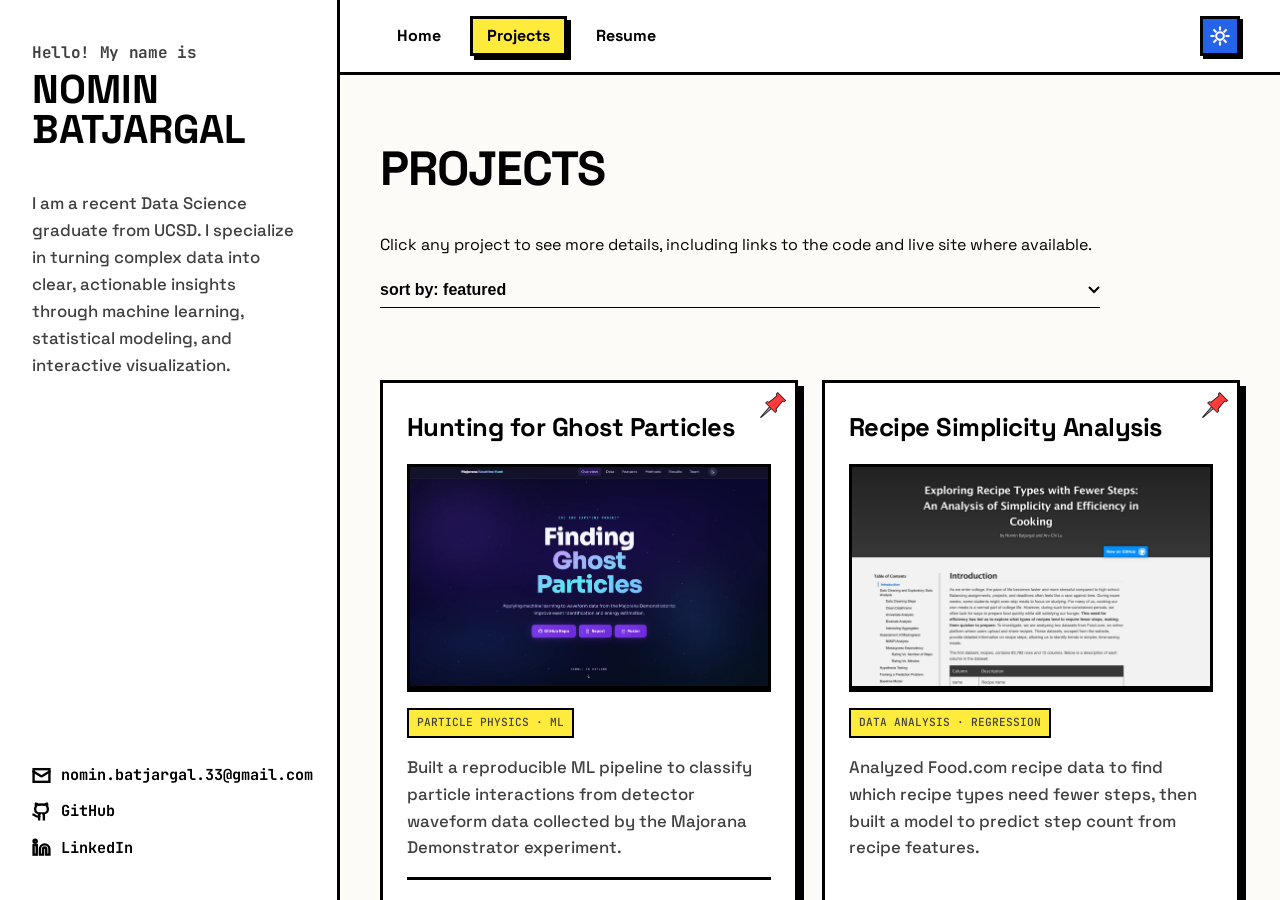
==== commit 97805c27: "brutalist style" ====
--- a/projects.html
+++ b/projects.html
@@ -7,7 +7,7 @@
   <title>Projects | Nomin Batjargal</title>
   <link rel="preconnect" href="https://fonts.googleapis.com">
   <link rel="preconnect" href="https://fonts.gstatic.com" crossorigin>
-  <link href="https://fonts.googleapis.com/css2?family=VT323&display=swap" rel="stylesheet">
+  <link href="https://fonts.googleapis.com/css2?family=JetBrains+Mono:wght@400;700&family=Space+Grotesk:wght@500;700&display=swap" rel="stylesheet">
   <link rel="stylesheet" href="styles.css">
 </head>
 <body>
@@ -16,11 +16,12 @@
     
     <!-- LEFT SIDEBAR -->
     <aside class="app-sidebar">
+      <span class="greeting">Hello! My name is</span>
       <a class="brand" href="index.html">
         Nomin<br>Batjargal
       </a>
       <p class="hero-copy">
-        I turn messy data into clear models, readable dashboards, and practical recommendations for teams that need evidence before action. I enjoy combining statistics, machine learning, visualization, and storytelling to build work that people can trust.
+        I am a recent Data Science graduate from UCSD. I specialize in turning complex data into clear, actionable insights through machine learning, statistical modeling, and interactive visualization.
       </p>
       <div class="sidebar-contacts">
         <div class="hero-contact" aria-label="Contact information">
@@ -64,7 +65,22 @@
           <div class="section-heading project-page-heading">
             <h2>Projects</h2>
             <p>Click any project to see more details, including links to the code and live site where available.</p>
-            <div class="project-filter-bar" id="filter-bar"></div>
+            <div class="filters-container">
+              <!-- Sort Dropdown (Single Select) -->
+              <div class="custom-dropdown" id="sort-dropdown" data-type="single">
+                <button class="dropdown-trigger">
+                  <span class="dropdown-label">sort by: featured</span>
+                  <svg class="chevron" width="12" height="8" viewBox="0 0 12 8" fill="none" stroke="currentColor" stroke-width="2">
+                    <path d="M1 1l5 5 5-5"/>
+                  </svg>
+                </button>
+                <ul class="dropdown-menu">
+                  <li class="dropdown-item active" data-value="featured">featured</li>
+                  <li class="dropdown-item" data-value="year-desc">year: newest</li>
+                  <li class="dropdown-item" data-value="year-asc">year: oldest</li>
+                </ul>
+              </div>
+            </div>
           </div>
         </section>
 
--- a/styles.css
+++ b/styles.css
@@ -1,36 +1,51 @@
 :root {
-  --ink: #13262d;
-  --muted: #5c7680;
-  --paper: #eef2ea;
-  --panel: #f7f4e6;
-  --line: #1f7a8c;
-  --sage: #4f8a83;
-  --teal: #1f7a8c;
-  --coral: #e8a33d;
-  --mustard: #f0c239;
-  --charcoal: #13262d;
-  --shadow: 7px 7px 0 rgba(19, 38, 45, 0.18);
-  --pixel-shadow: 5px 5px 0 #f0c239;
-  --sun: #ffcf6b;
-  --grid: rgba(31, 122, 140, 0.08);
+  --ink: #000000;
+  --muted: #404040;
+  --paper: #fdfbf7; /* Warm, raw cream */
+  --panel: #ffffff; /* Stark white */
+  --line: #000000;
+  --teal: #2563eb; /* Electric Blue */
+  --sun: #ffeb3b; /* High-vis Yellow */
+  --accent-red: #ff3b3b;
+  --charcoal: #000000;
+  --shadow: 6px 6px 0 #000000;
+  --shadow-hover: 8px 8px 0 #000000;
+  --border-width: 3px;
+  --grid: rgba(0, 0, 0, 0.1);
 }
 
 body.dark-theme {
-  --ink: #dce9ec;
-  --muted: #93aab0;
-  --paper: #0c1a20;
-  --panel: #142a32;
-  --line: #4fd6e0;
-  --sage: #6fbcae;
-  --teal: #4fd6e0;
-  --coral: #f0b45c;
-  --mustard: #ffd76a;
-  --charcoal: #eef3f0;
-  --shadow: 7px 7px 0 rgba(4, 12, 15, 0.55);
-  --pixel-shadow: 5px 5px 0 rgba(79, 214, 224, 0.35);
-  --sun: #ffcf6b;
-  --grid: rgba(79, 214, 224, 0.12);
-}
+  --ink: #e2e8f0;       /* Soft slate-white */
+  --muted: #94a3b8;     /* Muted grey-blue */
+  --paper: #0f172a;     /* Deep slate blue background */
+  --panel: #1e293b;     /* Slightly lighter slate for cards */
+  --line: #cbd5e1;      /* Crisp, cool grey borders */
+  
+  --teal: #3b82f6;      /* Bright but soft blue for buttons */
+  --sun: #fcd34d;       /* Muted yellow */
+  --accent-red: #f43f5e; /* Soft pinkish-red */
+  
+  --charcoal: #e2e8f0;
+  --shadow: 6px 6px 0 #000000; /* Deep black shadows to keep the Brutalist pop */
+  --shadow-hover: 8px 8px 0 #3b82f6;
+}
+
+/* Gruvbox */
+/* body.dark-theme {
+  --ink: #ebdbb2;      
+  --muted: #a89984;    
+  --paper: #282828;     
+  --panel: #3c3836;   
+  --line: #bdae93;      
+  
+  --teal: #458588;      
+  --sun: #d79921;       
+  --accent-red: #cc241d;
+  
+  --charcoal: #ebdbb2;
+  --shadow: 6px 6px 0 #1d2021; 
+  --shadow-hover: 8px 8px 0 #bdae93;
+} */
 
 * {
   box-sizing: border-box;
@@ -40,33 +55,26 @@
   scroll-behavior: smooth;
 }
 
-/* =========================================================
-   APP LAYOUT (Split Screen)
-========================================================= */
 body {
   margin: 0;
   padding: 0;
   height: 100vh;
-  overflow: hidden; /* Lock main body scrolling */
+  overflow: hidden;
   background: var(--paper);
   color: var(--ink);
-  font-family: "Inter", system-ui, -apple-system, BlinkMacSystemFont, "Segoe UI", sans-serif;
+  font-family: "Space Grotesk", system-ui, -apple-system, sans-serif;
   line-height: 1.6;
   transition: background-color 0.2s ease, color 0.2s ease;
 }
 
-body.dark-theme {
-  background: var(--paper);
-}
-
-body.modal-open {
-  /* Prevent interaction when modal is open */
-}
-
 a {
   color: inherit;
-}
-
+  transition: all 0.1s ease;
+}
+
+/* =========================================================
+   APP LAYOUT 
+========================================================= */
 .app-layout {
   display: grid;
   grid-template-columns: 340px 1fr;
@@ -80,27 +88,40 @@
   flex-direction: column;
   padding: 40px 32px;
   background: var(--panel);
-  border-right: 3px solid var(--line);
+  border-right: var(--border-width) solid var(--line);
   overflow-y: auto;
   z-index: 20;
 }
 
+.greeting {
+  font-family: "JetBrains Mono", monospace;
+  font-size: 1rem;
+  font-weight: 700;
+  color: var(--muted);
+  /* text-transform: lowercase; */
+  letter-spacing: -0.02em;
+  margin-bottom: 4px;
+}
+
 .brand {
   display: flex;
   flex-direction: column;
   align-items: flex-start;
-  font-family: "VT323", "Inter", system-ui, sans-serif;
-  font-size: 2.8rem;
-  font-weight: 700;
+  font-family: "Space Grotesk", sans-serif;
+  font-size: 2.5rem;
+  font-weight: 700;
+  text-transform: uppercase;
   text-decoration: none;
   line-height: 1;
   margin-bottom: 24px;
+  color: var(--ink);
 }
 
 .hero-copy {
   margin-bottom: 32px;
   color: var(--muted);
-  font-size: 0.95rem;
+  font-size: 1.05rem;
+  font-weight: 500;
 }
 
 .sidebar-contacts {
@@ -121,9 +142,17 @@
   align-items: center;
   gap: 10px;
   color: var(--ink);
-  font-size: 0.9rem;
-  font-weight: 800;
+  font-family: "JetBrains Mono", monospace;
+  font-size: 0.95rem;
+  font-weight: 700;
   text-decoration: none;
+}
+
+.hero-contact a:hover {
+  color: var(--teal);
+  text-decoration: underline;
+  text-underline-offset: 4px;
+  text-decoration-thickness: 2px;
 }
 
 /* --- RIGHT MAIN AREA --- */
@@ -132,18 +161,8 @@
   flex-direction: column;
   height: 100vh;
   overflow-y: auto;
-  background:
-    linear-gradient(90deg, var(--grid) 1px, transparent 1px),
-    linear-gradient(var(--grid) 1px, transparent 1px),
-    #f5f7df;
-  background-size: 18px 18px;
-}
-
-body.dark-theme .app-main {
-  background:
-    linear-gradient(90deg, var(--grid) 1px, transparent 1px),
-    linear-gradient(var(--grid) 1px, transparent 1px),
-    #0b1714;
+  background: var(--paper);
+  background-size: 32px 32px;
 }
 
 .app-nav {
@@ -152,45 +171,40 @@
   z-index: 10;
   display: flex;
   align-items: center;
-  justify-content: space-between;
-  padding: 20px 40px;
-  background: rgba(245, 247, 223, 0.96);
-  backdrop-filter: blur(8px);
-  border-bottom: 3px solid var(--line);
-}
-
-body.dark-theme .app-nav {
-  background: rgba(11, 23, 20, 0.96);
+  padding: 16px 40px;
+  background: var(--panel);
+  border-bottom: var(--border-width) solid var(--line);
+}
+
+.nav-actions {
+  display: flex;
+  align-items: center;
+  gap: 16px;
+  margin-left: auto;
 }
 
 .site-nav {
   display: flex;
   align-items: center;
-  gap: 8px;
+  gap: 12px;
 }
 
 .site-nav a {
-  padding: 6px 11px;
-  color: var(--muted);
-  font-size: 0.9rem;
+  padding: 4px 14px;
+  color: var(--ink);
+  font-size: 1rem;
   font-weight: 700;
   text-decoration: none;
-  border: 1px solid transparent;
-  border-radius: 6px;
+  border: var(--border-width) solid transparent;
+  transition: transform 0.1s ease;
 }
 
 .site-nav a:hover,
 .site-nav a.active {
-  color: var(--ink);
-  background: #fff6ba;
-  border-color: var(--line);
-  box-shadow: 3px 3px 0 #f0c239;
-}
-
-body.dark-theme .site-nav a:hover,
-body.dark-theme .site-nav a.active {
-  background: rgba(255, 216, 106, 0.14);
-  box-shadow: 3px 3px 0 rgba(122, 214, 181, 0.25);
+  background: var(--sun);
+  border: var(--border-width) solid var(--line);
+  box-shadow: 4px 4px 0 var(--line);
+  color: #000; /* Force black text on yellow background */
 }
 
 .theme-toggle {
@@ -198,31 +212,36 @@
   display: inline-flex;
   align-items: center;
   justify-content: center;
-  width: 36px;
-  height: 36px;
+  width: 40px;
+  height: 40px;
   padding: 0;
-  background: #fff6ba;
-  border: 2px solid var(--line);
-  border-radius: 999px;
-  box-shadow: 3px 3px 0 #f0c239;
-  color: var(--ink);
+  background: var(--teal);
+  border: var(--border-width) solid var(--line);
+  box-shadow: 3px 3px 0 var(--line);
+  color: #fff;
   cursor: pointer;
-  transition: transform 0.2s ease, box-shadow 0.2s ease, background-color 0.2s ease;
+  transition: transform 0.1s ease, box-shadow 0.1s ease;
 }
 
 .theme-toggle:hover {
-  transform: translate(-1px, -1px);
+  transform: translate(-2px, -2px);
+  box-shadow: var(--shadow-hover);
+}
+
+.theme-toggle:active {
+  transform: translate(2px, 2px);
+  box-shadow: 2px 2px 0 var(--line);
 }
 
 .theme-icon {
   position: absolute;
   top: 50%;
   left: 50%;
-  width: 18px;
-  height: 18px;
+  width: 20px;
+  height: 20px;
   stroke: currentColor;
-  stroke-width: 1.8;
-  stroke-linecap: round;
+  stroke-width: 2.5;
+  stroke-linecap: square;
   fill: none;
   transform: translate(-50%, -50%);
   transition: opacity 0.2s ease, transform 0.2s ease;
@@ -231,97 +250,99 @@
 .theme-icon-sun { opacity: 1; transform: translate(-50%, -50%) scale(1) rotate(0deg); }
 .theme-icon-moon { opacity: 0; transform: translate(-50%, -50%) scale(0.7) rotate(-40deg); }
 
+body.dark-theme .theme-toggle { background: var(--panel); color: var(--ink); }
 body.dark-theme .theme-icon-sun { opacity: 0; transform: translate(-50%, -50%) scale(0.7) rotate(40deg); }
 body.dark-theme .theme-icon-moon { opacity: 1; transform: translate(-50%, -50%) scale(1) rotate(0deg); }
-body.dark-theme .theme-toggle { background: rgba(255, 216, 106, 0.12); box-shadow: 3px 3px 0 rgba(122, 214, 181, 0.25); }
 
 .nav-toggle {
   display: none;
-  width: 36px;
-  height: 36px;
+  width: 40px;
+  height: 40px;
   padding: 0;
-  background: #fff6ba;
-  border: 2px solid var(--line);
-  border-radius: 6px;
+  background: var(--sun);
+  border: var(--border-width) solid var(--line);
+  box-shadow: 3px 3px 0 var(--line);
 }
 
 .nav-toggle span {
   display: block;
-  width: 18px;
-  height: 2px;
-  margin: 4px auto;
-  background: var(--ink);
-}
-
+  width: 20px;
+  height: 3px;
+  margin: 5px auto;
+  background: #000;
+}
+
+/* --- CONTENT --- */
 .app-content {
-  padding: 40px;
-  max-width: 1200px;
+  padding: 56px 40px;
+  max-width: 1100px;
   margin: 0 auto;
   width: 100%;
 }
 
-.nav-actions {
-  display: flex;
-  align-items: center;
-  gap: 16px;
-  margin-left: auto;
-}
-
-h1, h2, h3, p {
-  overflow-wrap: break-word;
-}
-
 h1, h2, h3 {
   margin-top: 0;
-  font-family: "VT323", "Inter", system-ui, sans-serif;
-  line-height: 1.08;
+  font-family: "Space Grotesk", sans-serif;
+  font-weight: 700;
+  color: var(--ink);
+  text-transform: uppercase;
 }
 
 h2 {
-  margin-bottom: 18px;
-  font-size: clamp(1.8rem, 4vw, 3rem);
+  margin-bottom: 24px;
+  font-size: clamp(2.2rem, 4vw, 3rem);
+  letter-spacing: -0.02em;
 }
 
 h3 {
-  margin-bottom: 10px;
-  font-size: 1.25rem;
+  margin-bottom: 12px;
+  font-size: 1.6rem;
 }
 
 .button {
   display: inline-flex;
-  min-height: 38px;
+  min-height: 48px;
   align-items: center;
   justify-content: center;
-  padding: 8px 14px;
-  font-weight: 800;
+  padding: 10px 24px;
+  font-family: "JetBrains Mono", monospace;
+  font-weight: 700;
+  font-size: 1rem;
   text-decoration: none;
-  border: 2px solid var(--line);
-  border-radius: 2px;
-  box-shadow: 4px 4px 0 #1f7a8c;
+  border: var(--border-width) solid var(--line);
+  background: var(--teal);
+  color: #fff;
+  box-shadow: var(--shadow);
   cursor: pointer;
+  text-transform: uppercase;
+  transition: transform 0.1s ease, box-shadow 0.1s ease;
+}
+
+.button:hover {
+  transform: translate(-2px, -2px);
+  box-shadow: var(--shadow-hover);
+}
+
+.button:active {
+  transform: translate(2px, 2px);
+  box-shadow: 2px 2px 0 var(--line);
 }
 
 .button.compact {
   min-height: 40px;
-  padding: 2px 8px;
-  color: var(--charcoal);
+  padding: 6px 16px;
+  font-size: 0.9rem;
   background: var(--sun);
-  white-space: nowrap;
-  font-family: "VT323", "Inter", system-ui, sans-serif;
-  font-size: 1.3rem;
+  color: #000;
 }
 
 .section {
-  padding-bottom: 50px;
+  padding-bottom: 64px;
 }
 
 .section-heading {
   max-width: 720px;
-  margin-bottom: 34px;
-}
-
-.featured-projects-heading {
-  max-width: 100%;
+  margin-bottom: 40px;
 }
 
 .featured-title-row {
@@ -329,7 +350,7 @@
   align-items: center;
   justify-content: space-between;
   gap: 24px;
-  margin-bottom: 10px;
+  margin-bottom: 24px;
 }
 
 .card-grid, .project-list {
@@ -342,45 +363,89 @@
   display: flex;
   flex-direction: column;
   gap: 16px;
-  padding: 18px;
+  padding: 24px;
   background: var(--panel);
-  border: 2px solid var(--line);
-  border-radius: 6px;
+  border: var(--border-width) solid var(--line);
   box-shadow: var(--shadow);
   cursor: pointer;
-  transition: transform 0.16s ease;
+  transition: transform 0.1s ease, box-shadow 0.1s ease;
   position: relative;
 }
 
-.case-study[data-featured="true"]::after {
-  content: "";
+.case-study {
+  position: relative;
+}
+
+/* .case-study[data-featured="true"]::after {
+  content: "★"; 
   position: absolute;
-  top: 3px;
-  right: 3px;
+  top: 12px;
+  right: 12px;
+  display: flex;
+  align-items: center;
+  justify-content: center;
   width: 32px;
   height: 32px;
-  background: url("assets/pin.webp") center / contain no-repeat;
+  background: var(--accent-red);
+  color: #fff;
+  font-size: 1.1rem;
+  line-height: 1;
+  border: 2px solid var(--line);
+  box-shadow: 2px 2px 0 var(--line);
   pointer-events: none;
+  z-index: 2;
+} */
+
+.case-study[data-featured="true"]::after {
+  content: ""; 
+  background-image: url('assets/pin.svg'); 
+  background-size: 85%; 
+  background-position: center;
+  background-repeat: no-repeat;
+  position: absolute;
+  top: 6px;
+  right: 6px;
+  width: 32px;
+  height: 32px;
+  pointer-events: none;
+  z-index: 2;
 }
 
 .project-card:hover, .case-study:hover {
-  transform: translate(-2px, -2px);
+  transform: translate(-4px, -4px);
+  box-shadow: var(--shadow-hover);
+}
+
+.project-intro {
+  padding-bottom: 1em;
+  margin-bottom: 16px;
 }
 
 .project-type {
   margin: 0;
-  color: var(--teal) !important;
-  font-size: 0.65rem;
-  font-weight: 800;
+  color: var(--teal);
+  font-family: "JetBrains Mono", monospace;
+  font-size: 0.7rem !important;
+  font-weight: 700;
   text-transform: uppercase;
-}
-
-.case-study h2 { margin: 0; font-size: clamp(1.2rem, 2.1vw, 1.65rem); }
-.project-card h3 { margin: 0; font-size: 1.4rem; }
+  background: var(--sun);
+  padding: 4px 8px;
+  width: fit-content;
+  border: 2px solid var(--line);
+}
+
+body.dark-theme .project-type {
+  color: #000; /* Ensure readability on dark mode sun bg */
+}
+
+.case-study h2 { margin: 0; font-size: 1.6rem; text-transform: none; }
+.project-card h3 { margin: 0; font-size: 1.5rem; text-transform: none; }
 
 .project-card p, .case-study p {
   color: var(--muted);
   margin: 0;
+  font-size: 1.05rem;
+  font-weight: 500;
 }
 
 .project-visual {
@@ -388,10 +453,8 @@
   width: 100%;
   aspect-ratio: 16 / 10;
   overflow: hidden;
-  background:#eaf1f0;
-  background-size: 14px 14px;
-  border: 2px solid rgba(31, 122, 140, 0.36);
-  border-radius: 6px;
+  background: var(--paper);
+  border: var(--border-width) solid var(--line);
 }
 
 .project-visual img {
@@ -399,33 +462,55 @@
   height: 100%;
   object-fit: cover;
   display: block;
+  border-bottom: var(--border-width) solid var(--line);
 }
 
 .project-meta {
-  display: grid;
-  gap: 6px;
+  display: flex;
+  justify-content: space-between;
+  align-items: center;
   margin-top: auto;
-}
-
-.project-meta span { color: var(--muted); font-size: 0.9rem; }
-.project-meta strong { font-family: "VT323", "Inter", system-ui, sans-serif; font-size: 1.2rem; }
-
-.stats-band { margin-top: 40px; }
+  padding-top: 16px;
+  border-top: var(--border-width) solid var(--line);
+}
+
+.project-meta span, .project-meta strong { 
+  font-family: "JetBrains Mono", monospace;
+  font-size: 0.9rem; 
+  font-weight: 700;
+  text-transform: uppercase;
+}
+
+.project-meta span { color: var(--muted); }
+.project-meta strong { color: var(--ink); }
+
+/* Stats Band */
+.stats-band { margin-top: 24px; }
 .stats-grid {
   display: grid;
   grid-template-columns: repeat(3, minmax(0, 1fr));
-  gap: 16px;
+  gap: 24px;
 }
 .stats-grid div {
   padding: 24px;
-  border: 2px solid var(--mustard);
-  background: rgba(255, 226, 109, 0.08);
-  border-radius: 6px;
-  box-shadow: 4px 4px 0 rgba(255, 226, 109, 0.18);
-}
-.stats-grid strong { display: block; font-size: 1.25rem; color: var(--charcoal); }
-.stats-grid span { display: block; color: var(--muted); }
-body.dark-theme .stats-grid strong { color: #ffffff; }
+  background: var(--panel);
+  border: var(--border-width) solid var(--line);
+  box-shadow: var(--shadow);
+}
+.stats-grid strong { 
+  display: block; 
+  font-size: 1.4rem; 
+  font-weight: 700;
+  color: var(--ink); 
+  text-transform: uppercase;
+  margin-bottom: 8px;
+}
+.stats-grid span { 
+  display: block; 
+  color: var(--muted); 
+  font-family: "JetBrains Mono", monospace;
+  font-size: 0.95rem; 
+}
 
 /* Modal CSS */
 .project-modal {
@@ -434,96 +519,237 @@
   z-index: 50;
   display: grid;
   place-items: center;
-  padding: 22px;
+  padding: 24px;
 }
 .project-modal[hidden] { display: none; }
-.project-modal-backdrop { position: absolute; inset: 0; background: rgba(23, 51, 33, 0.74); }
+.project-modal-backdrop { position: absolute; inset: 0; background: rgba(0, 0, 0, 0.8); }
 .project-modal-card {
   position: relative;
   z-index: 1;
-  width: min(760px, 100%);
-  max-height: min(86vh, 820px);
+  width: min(1000px, 100%);
+  max-height: min(95vh, 860px);
   overflow: hidden;
   display: flex;
   flex-direction: column;
-  background: #0c1a20;
-  border: 3px solid #1f7a8c;
-  border-radius: 4px;
-  box-shadow: 10px 10px 0 rgba(0, 0, 0, 0.35);
-}
+  background: var(--panel);
+  border: var(--border-width) solid var(--line);
+  box-shadow: 12px 12px 0 var(--line);
+}
+body.dark-theme .project-modal-card {
+  box-shadow: 12px 12px 0 var(--teal);
+}
+
+/* 1. Remove the rigid 16:10 box and background inside the popup */
+.project-modal-body .project-visual {
+  aspect-ratio: auto;
+  height: auto;
+  background: transparent;
+  border: none;
+  margin-bottom: 24px;
+}
+
+/* 2. Allow the image to dictate its own size and apply the border directly to it */
+.project-modal-body .project-visual img,
+.project-modal-body img {
+  width: auto;
+  height: auto;
+  max-width: 100%;
+  max-height: 75vh; /* Prevents extremely tall charts from blowing out the screen */
+  display: block;
+  margin: 0 auto; /* Centers the image if it is narrower than the popup */
+  border: var(--border-width) solid var(--line);
+  object-fit: initial; /* Removes the contain behavior since it is no longer needed */
+}
+
 .project-modal-titlebar {
   display: flex; align-items: center; justify-content: space-between;
-  padding: 10px 12px; background: #1f3540; border-bottom: 3px solid #1f7a8c;
+  padding: 16px 24px; background: var(--paper); border-bottom: var(--border-width) solid var(--line);
 }
 .project-modal-close {
-  width: 30px; height: 30px; color: #dce9ec; font-size: 1.4rem;
-  background: transparent; border: none; cursor: pointer;
-}
-.project-modal-body { overflow: auto; padding: clamp(20px, 4vw, 34px); color: #dce9ec; }
-.project-modal-type { color: #ffcf6b; font-family: "VT323"; text-transform: uppercase; margin: 0; }
-.project-modal-card h2 { margin-bottom: 18px; color: #dce9ec; }
-.project-modal-summary, .project-modal-details { color: #93aab0; }
-.project-modal-details { margin-top: 16px; padding: 16px; background: #122730; border: 2px solid #22434e; }
-.modal-links { display: flex; gap: 12px; margin-top: 20px; }
+  width: 36px; height: 36px; color: var(--ink); font-size: 2rem; font-weight: 700;
+  background: var(--sun); border: var(--border-width) solid var(--line); cursor: pointer;
+  display: flex; align-items: center; justify-content: center; box-shadow: 2px 2px 0 var(--line);
+}
+.project-modal-close:hover { background: var(--accent-red); color: #fff; }
+.project-modal-body { overflow: auto; padding: clamp(24px, 5vw, 40px); color: var(--ink); }
+.project-modal-type { 
+  color: #000; background: var(--sun); padding: 4px 10px; border: 2px solid var(--line);
+  font-family: "JetBrains Mono", monospace; font-weight: 700; font-size: 0.85rem; 
+  text-transform: uppercase; margin: 0; 
+}
+.project-modal-card h2 { 
+  margin-bottom: 24px; 
+  text-transform: none; 
+  font-size: 1.8rem; /* <-- Add this line to shrink the title */
+  line-height: 1.2;  /* Keeps the text spacing tight if it wraps to two lines */
+}
+.project-modal-summary { color: var(--muted); font-size: 1.1rem; font-weight: 500; }
+.project-modal-details { margin-top: 24px; padding: 24px; background: var(--paper); border: var(--border-width) solid var(--line); }
+.project-modal-details ul { padding-left: 20px; color: var(--muted); font-size: 1.05rem; }
+.project-modal-details li { margin-bottom: 12px; }
+.project-modal-details strong { color: var(--ink); text-transform: uppercase; font-family: "JetBrains Mono", monospace; }
+.modal-links { display: flex; gap: 16px; margin-top: 32px; }
+.detail-links {
+  display: flex;
+  flex-wrap: wrap;
+  gap: 12px;
+  margin-top: 16px;
+}
 .modal-btn {
-  padding: 4px 12px; font-family: "VT323"; font-size: 1.1rem;
-  color: var(--charcoal); background: var(--sun); border: 2px solid var(--line); border-radius: 4px;
-  box-shadow: 2px 2px 0 var(--line); text-decoration: none;
+  padding: 10px 20px; font-weight: 700; font-size: 1rem; text-transform: uppercase; font-family: "JetBrains Mono", monospace;
+  color: #fff; background: var(--teal); border: var(--border-width) solid var(--line); box-shadow: 4px 4px 0 var(--line);
+  text-decoration: none; transition: transform 0.1s;
+}
+.modal-btn:hover { transform: translate(-2px, -2px); box-shadow: 6px 6px 0 var(--line); background: var(--accent-red); }
+.modal-btn:active { transform: translate(2px, 2px); box-shadow: 2px 2px 0 var(--line); }
+
+/* Card Status Badge */
+.card-status-badge {
+  position: absolute;
+  top: 0px;
+  right: 0px;
+  background: var(--accent-red);
+  color: #000;
+  font-family: "JetBrains Mono", monospace;
+  font-size: 10px;
+  font-weight: 700;
+  text-transform: uppercase;
+  padding: 4px 8px;
+  border: 1px solid var(--line);
+  border-top: none;
+  z-index: 2;
 }
 
 /* Resume CSS */
-.resume-card { background: #0c1a20; border: 3px solid var(--line); border-radius: 4px; overflow: hidden; }
+.resume-card { background: var(--panel); border: var(--border-width) solid var(--line); overflow: hidden; box-shadow: var(--shadow); }
 .resume-toolbar {
   display: flex; align-items: center; justify-content: space-between;
-  padding: 10px 22px; background: #1f3540; border-bottom: 3px solid var(--line);
-}
-.resume-title { color: #dce9ec; font-size: 1.45rem; margin: 0; }
-.resume-controls { display: flex; gap: 10px; }
+  padding: 16px 24px; background: var(--paper); border-bottom: var(--border-width) solid var(--line);
+}
+.resume-title { color: var(--ink); font-size: 1.5rem; margin: 0; text-transform: uppercase; font-weight: 700;}
+.resume-controls { display: flex; gap: 12px; }
 .resume-control {
-  padding: 5px 10px; color: #dce9ec; font-family: "VT323"; font-size: 1.3em;
-  background: transparent; border: 1px solid transparent; cursor: pointer; text-decoration: none;
-}
-.resume-control:hover { color: #ffcf6b; background: rgba(255, 207, 107, 0.14); }
-.resume-preview { height: min(900px, calc(100vh - 190px)); min-height: 720px; background: #122730; }
+  padding: 8px 16px; color: var(--ink); font-size: 1rem; font-weight: 700; font-family: "JetBrains Mono", monospace; text-transform: uppercase;
+  background: var(--sun); border: var(--border-width) solid var(--line); box-shadow: 3px 3px 0 var(--line);
+  cursor: pointer; text-decoration: none; transition: transform 0.1s;
+}
+.resume-control:hover { transform: translate(-2px, -2px); box-shadow: 5px 5px 0 var(--line); background: var(--teal); color: #fff;}
+.resume-control:active { transform: translate(2px, 2px); box-shadow: 1px 1px 0 var(--line); }
+.resume-preview { height: min(900px, calc(100vh - 190px)); min-height: 720px; background: var(--ink); }
 .resume-preview iframe { width: 100%; height: 100%; border: 0; display: block; }
 .resume-card.is-collapsed .resume-preview { display: none; }
 
-/* Filter Bar */
-.project-filter-bar { display: flex; flex-wrap: wrap; gap: 10px; margin-top: 20px; margin-bottom: 10px; }
-.filter-btn {
-  padding: 6px 14px; font-family: "VT323"; font-size: 1.1rem;
-  color: var(--ink); background: var(--panel); border: 2px solid var(--line); border-radius: 4px;
-  cursor: pointer; box-shadow: 2px 2px 0 var(--line);
-}
-.filter-btn.active { background: var(--sun); color: var(--charcoal); box-shadow: 3px 3px 0 var(--line); }
-.card-status-badge {
-  position: absolute; bottom: 16px; right: 16px; padding: 3px 8px; color: var(--charcoal);
-  font-family: "VT323"; font-size: 0.85rem; text-transform: uppercase; background: var(--sun);
-  border: 1px solid var(--line); border-radius: 4px; box-shadow: 2px 2px 0 rgba(19, 38, 45, 0.15);
+body.dark-theme .resume-control { color: #000000; }
+
+/* Layout container for multiple dropdowns */
+.filters-container {
+  display: flex;
+  gap: 32px; /* Space between the two menus */
+  margin-bottom: 40px;
+  flex-wrap: wrap; /* Allows stacking on mobile screens */
+}
+
+.custom-dropdown {
+  position: relative;
+  flex: 1; /* Makes both dropdowns take up equal width */
+  min-width: 250px; 
+  font-family: inherit;
+}
+
+/* The Trigger (looks like a text input with a bottom border) */
+.dropdown-trigger {
+  width: 100%;
+  display: flex;
+  justify-content: space-between;
+  align-items: center;
+  padding: 8px 0;
+  background: transparent;
+  border: none;
+  border-bottom: 1px solid var(--line);
+  color: var(--ink);
+  font-size: 1rem;
+  font-weight: 600;
+  cursor: pointer;
+  text-align: left;
+}
+
+/* The Chevron Animation */
+.chevron {
+  transition: transform 0.2s ease;
+}
+.custom-dropdown.open .chevron {
+  transform: rotate(180deg); /* Flips arrow when open */
+}
+
+/* The Popup Menu */
+.dropdown-menu {
+  position: absolute;
+  top: 100%;
+  left: 0;
+  width: 100%;
+  margin-top: 4px;
+  padding: 8px 0;
+  background: var(--panel);
+  border: 1px solid var(--line);
+  box-shadow: 4px 4px 0 var(--line); /* Keeps a slight Brutalist shadow */
+  list-style: none;
+  z-index: 100; /* Ensures it pops over your project cards */
+  
+  /* Hidden by default */
+  opacity: 0;
+  visibility: hidden;
+  transform: translateY(-10px);
+  transition: all 0.2s ease;
+}
+
+/* Show menu when open */
+.custom-dropdown.open .dropdown-menu {
+  opacity: 1;
+  visibility: visible;
+  transform: translateY(0);
+}
+
+/* Individual List Items */
+.dropdown-item {
+  padding: 8px 16px;
+  cursor: pointer;
+  color: var(--ink);
+  transition: background 0.1s;
+}
+
+.dropdown-item:hover,
+.dropdown-item.active {
+  background: var(--line);
+  color: var(--paper); /* Inverts text color on hover */
 }
 
 /* Footer icons */
 .hero-contact a::before {
-  content: ""; flex: 0 0 1.1rem; width: 1.1rem; height: 1.1rem; background: currentColor;
-}
-.hero-contact a[href^="mailto:"]::before { mask: url("data:image/svg+xml,%3Csvg xmlns='http://www.w3.org/2000/svg' viewBox='0 0 24 24' fill='none' stroke='black' stroke-width='2' stroke-linecap='round' stroke-linejoin='round'%3E%3Crect x='2' y='4' width='20' height='16' rx='2'/%3E%3Cpath d='m22 7-8.97 5.7a2 2 0 0 1-2.06 0L2 7'/%3E%3C/svg%3E") center / contain no-repeat; }
-.hero-contact a[href*="linkedin"]::before { mask: url("data:image/svg+xml,%3Csvg xmlns='http://www.w3.org/2000/svg' viewBox='0 0 24 24' fill='none' stroke='black' stroke-width='2' stroke-linecap='round' stroke-linejoin='round'%3E%3Cpath d='M16 8a6 6 0 0 1 6 6v7h-4v-7a2 2 0 0 0-4 0v7h-4v-7a6 6 0 0 1 6-6z'/%3E%3Crect width='4' height='12' x='2' y='9'/%3E%3Ccircle cx='4' cy='4' r='2'/%3E%3C/svg%3E") center / contain no-repeat; }
-.hero-contact a[href*="github"]::before { mask: url("data:image/svg+xml,%3Csvg xmlns='http://www.w3.org/2000/svg' viewBox='0 0 24 24' fill='none' stroke='black' stroke-width='2' stroke-linecap='round' stroke-linejoin='round'%3E%3Cpath d='M15 22v-4a4.8 4.8 0 0 0-1-3.5c3 0 6-2 6-5.5.08-1.25-.27-2.48-1-3.5.28-1.15.28-2.35 0-3.5 0 0-1 0-3 1.5-2.64-.5-5.36-.5-8 0C6 2 5 2 5 2c-.3 1.15-.3 2.35 0 3.5A5.4 5.4 0 0 0 4 9c0 3.5 3 5.5 6 5.5-.39.49-.68 1.05-.85 1.65-.17.6-.22 1.23-.15 1.85v4'/%3E%3Cpath d='M9 18c-4.51 2-5-2-7-2'/%3E%3C/svg%3E") center / contain no-repeat; }
+  content: ""; flex: 0 0 1.2rem; width: 1.2rem; height: 1.2rem; background: currentColor;
+}
+.hero-contact a[href^="mailto:"]::before { mask: url("data:image/svg+xml,%3Csvg xmlns='http://www.w3.org/2000/svg' viewBox='0 0 24 24' fill='none' stroke='black' stroke-width='3' stroke-linecap='square' stroke-linejoin='miter'%3E%3Crect x='2' y='4' width='20' height='16'/%3E%3Cpath d='m22 7-8.97 5.7a2 2 0 0 1-2.06 0L2 7'/%3E%3C/svg%3E") center / contain no-repeat; }
+.hero-contact a[href*="linkedin"]::before { mask: url("data:image/svg+xml,%3Csvg xmlns='http://www.w3.org/2000/svg' viewBox='0 0 24 24' fill='none' stroke='black' stroke-width='3' stroke-linecap='square' stroke-linejoin='miter'%3E%3Cpath d='M16 8a6 6 0 0 1 6 6v7h-4v-7a2 2 0 0 0-4 0v7h-4v-7a6 6 0 0 1 6-6z'/%3E%3Crect width='4' height='12' x='2' y='9'/%3E%3Ccircle cx='4' cy='4' r='2'/%3E%3C/svg%3E") center / contain no-repeat; }
+.hero-contact a[href*="github"]::before { mask: url("data:image/svg+xml,%3Csvg xmlns='http://www.w3.org/2000/svg' viewBox='0 0 24 24' fill='none' stroke='black' stroke-width='3' stroke-linecap='square' stroke-linejoin='miter'%3E%3Cpath d='M15 22v-4a4.8 4.8 0 0 0-1-3.5c3 0 6-2 6-5.5.08-1.25-.27-2.48-1-3.5.28-1.15.28-2.35 0-3.5 0 0-1 0-3 1.5-2.64-.5-5.36-.5-8 0C6 2 5 2 5 2c-.3 1.15-.3 2.35 0 3.5A5.4 5.4 0 0 0 4 9c0 3.5 3 5.5 6 5.5-.39.49-.68 1.05-.85 1.65-.17.6-.22 1.23-.15 1.85v4'/%3E%3Cpath d='M9 18c-4.51 2-5-2-7-2'/%3E%3C/svg%3E") center / contain no-repeat; }
 
 /* Responsive Media Query */
 @media (max-width: 860px) {
   body { height: auto; overflow: visible; }
   .app-layout { grid-template-columns: 1fr; height: auto; }
-  .app-sidebar { border-right: none; border-bottom: 3px solid var(--line); padding: 24px; }
+  .app-sidebar { border-right: none; border-bottom: var(--border-width) solid var(--line); padding: 32px 24px; }
   .app-main { height: auto; overflow: visible; }
-  .app-content { padding: 24px; }
-  .card-grid, .project-list, .stats-grid { grid-template-columns: 1fr; }
+  .app-content { padding: 32px 24px; }
+  .card-grid, .project-list, .stats-grid { grid-template-columns: 1fr; gap: 32px; }
   .app-nav { padding: 16px 24px; }
   .nav-toggle { display: block; }
   .site-nav {
-    position: absolute; top: calc(100% + 1px); right: 24px; left: 24px;
+    position: absolute; top: calc(100% + 12px); right: 24px; left: 24px;
     display: none; flex-direction: column; align-items: stretch;
-    padding: 12px; background: var(--panel); border: 1px solid var(--line); border-radius: 8px; box-shadow: var(--shadow);
+    padding: 16px; background: var(--panel); border: var(--border-width) solid var(--line); box-shadow: var(--shadow);
   }
   .site-nav.open { display: flex; }
+}
+
+body.dark-theme .button,
+body.dark-theme .modal-btn {
+  color: #000000; /* Forces the text to be black */
 }
